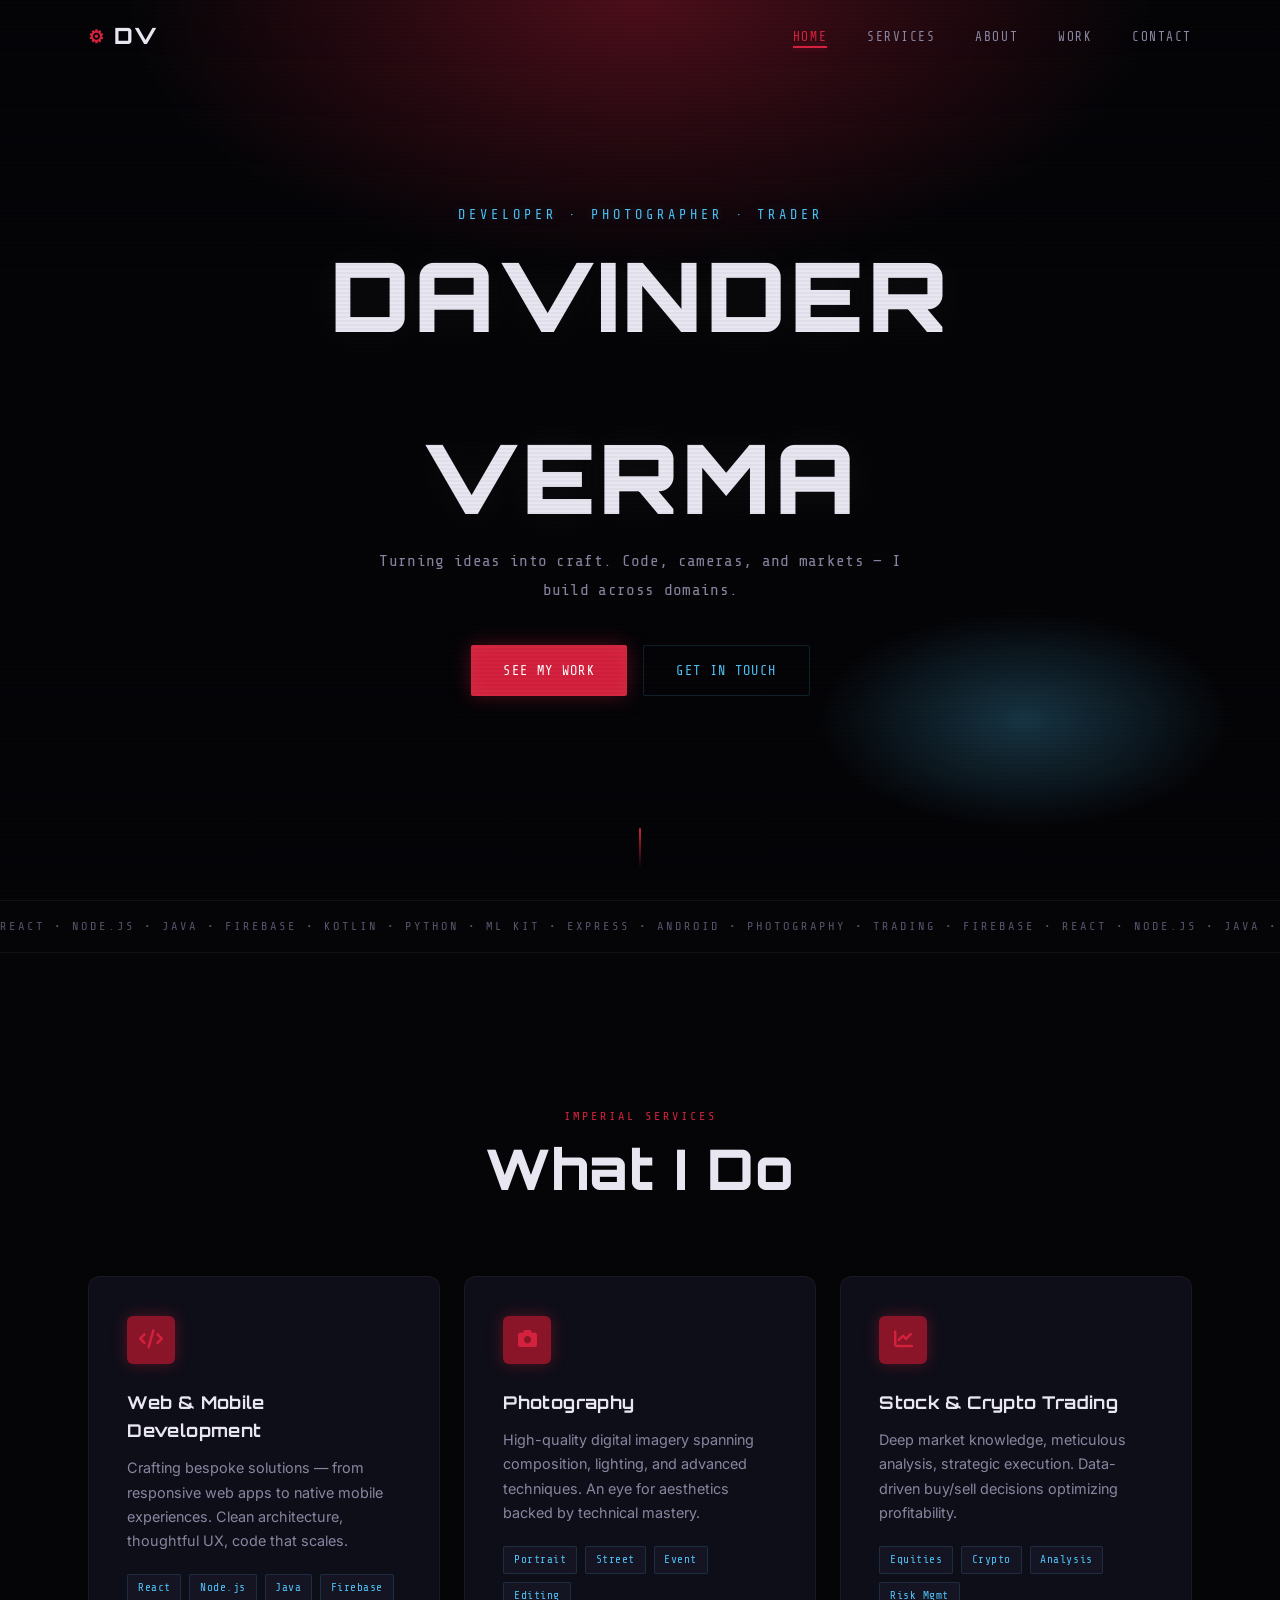
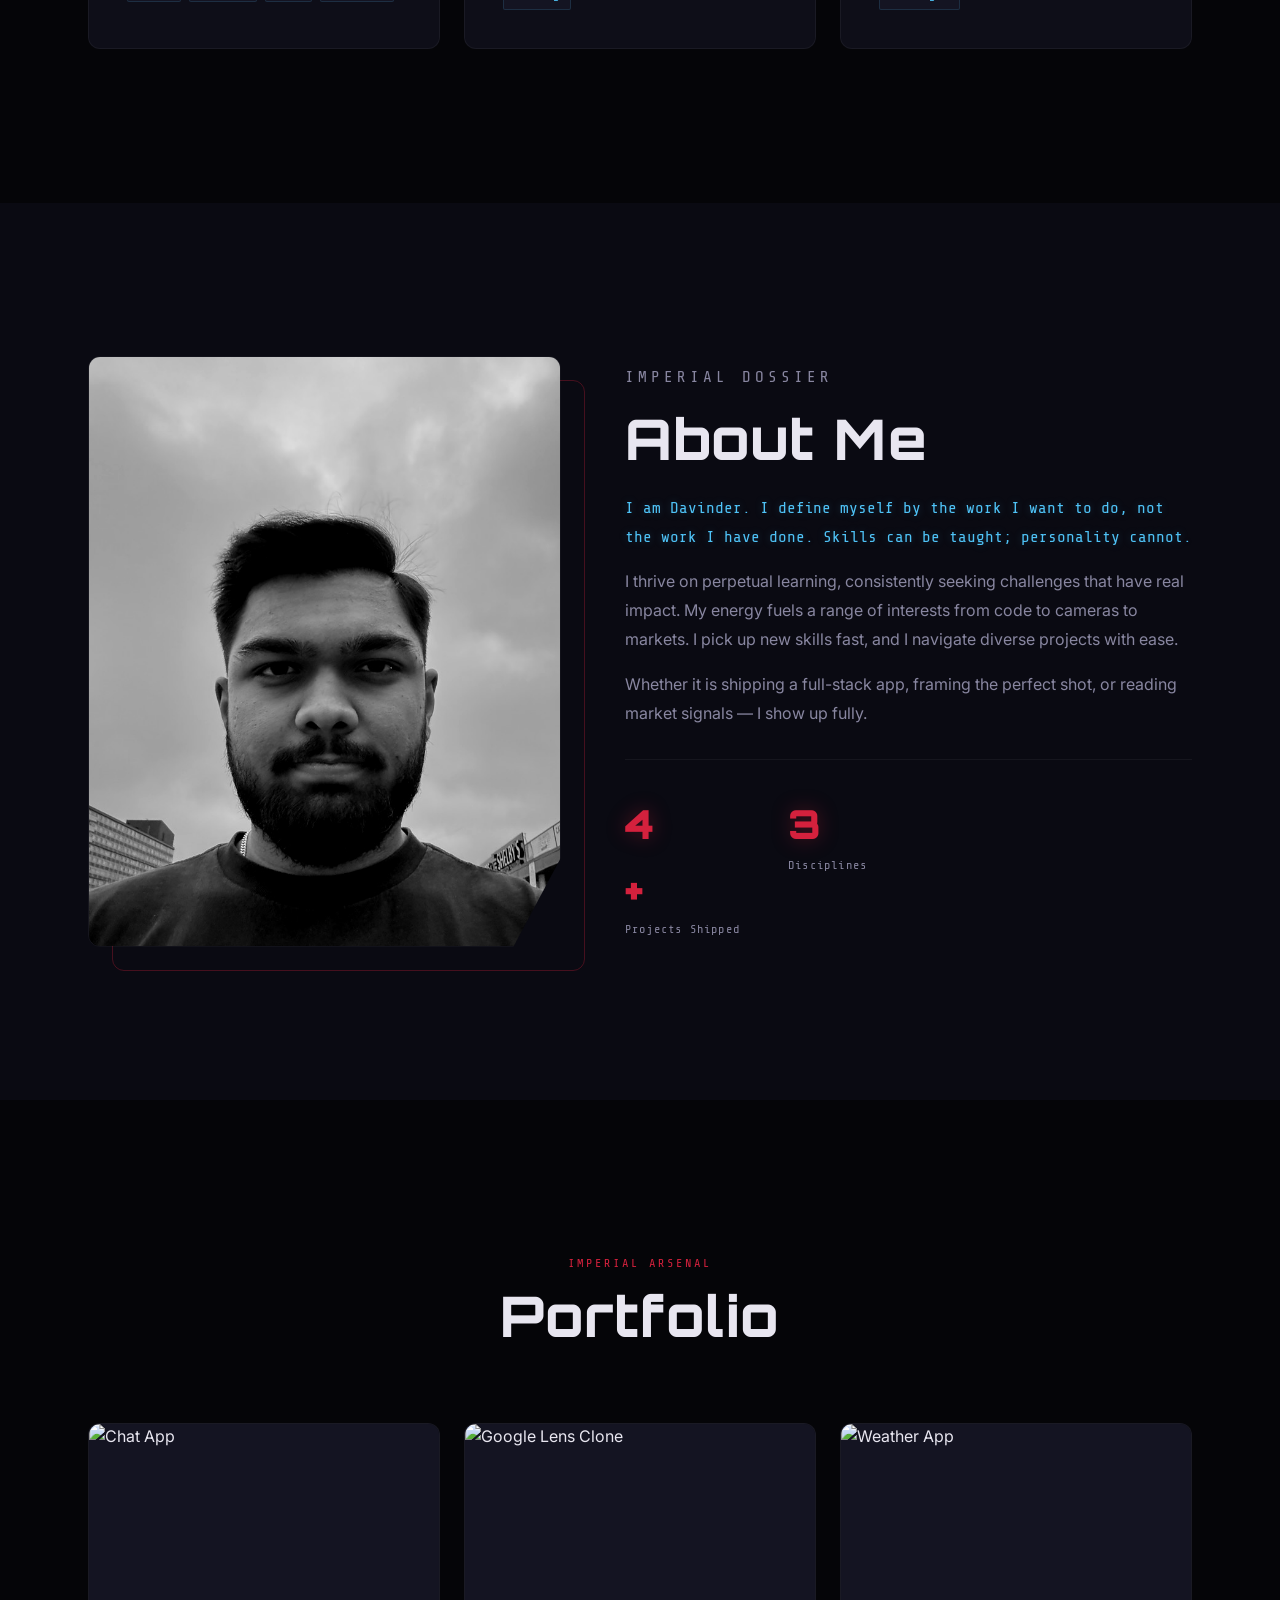
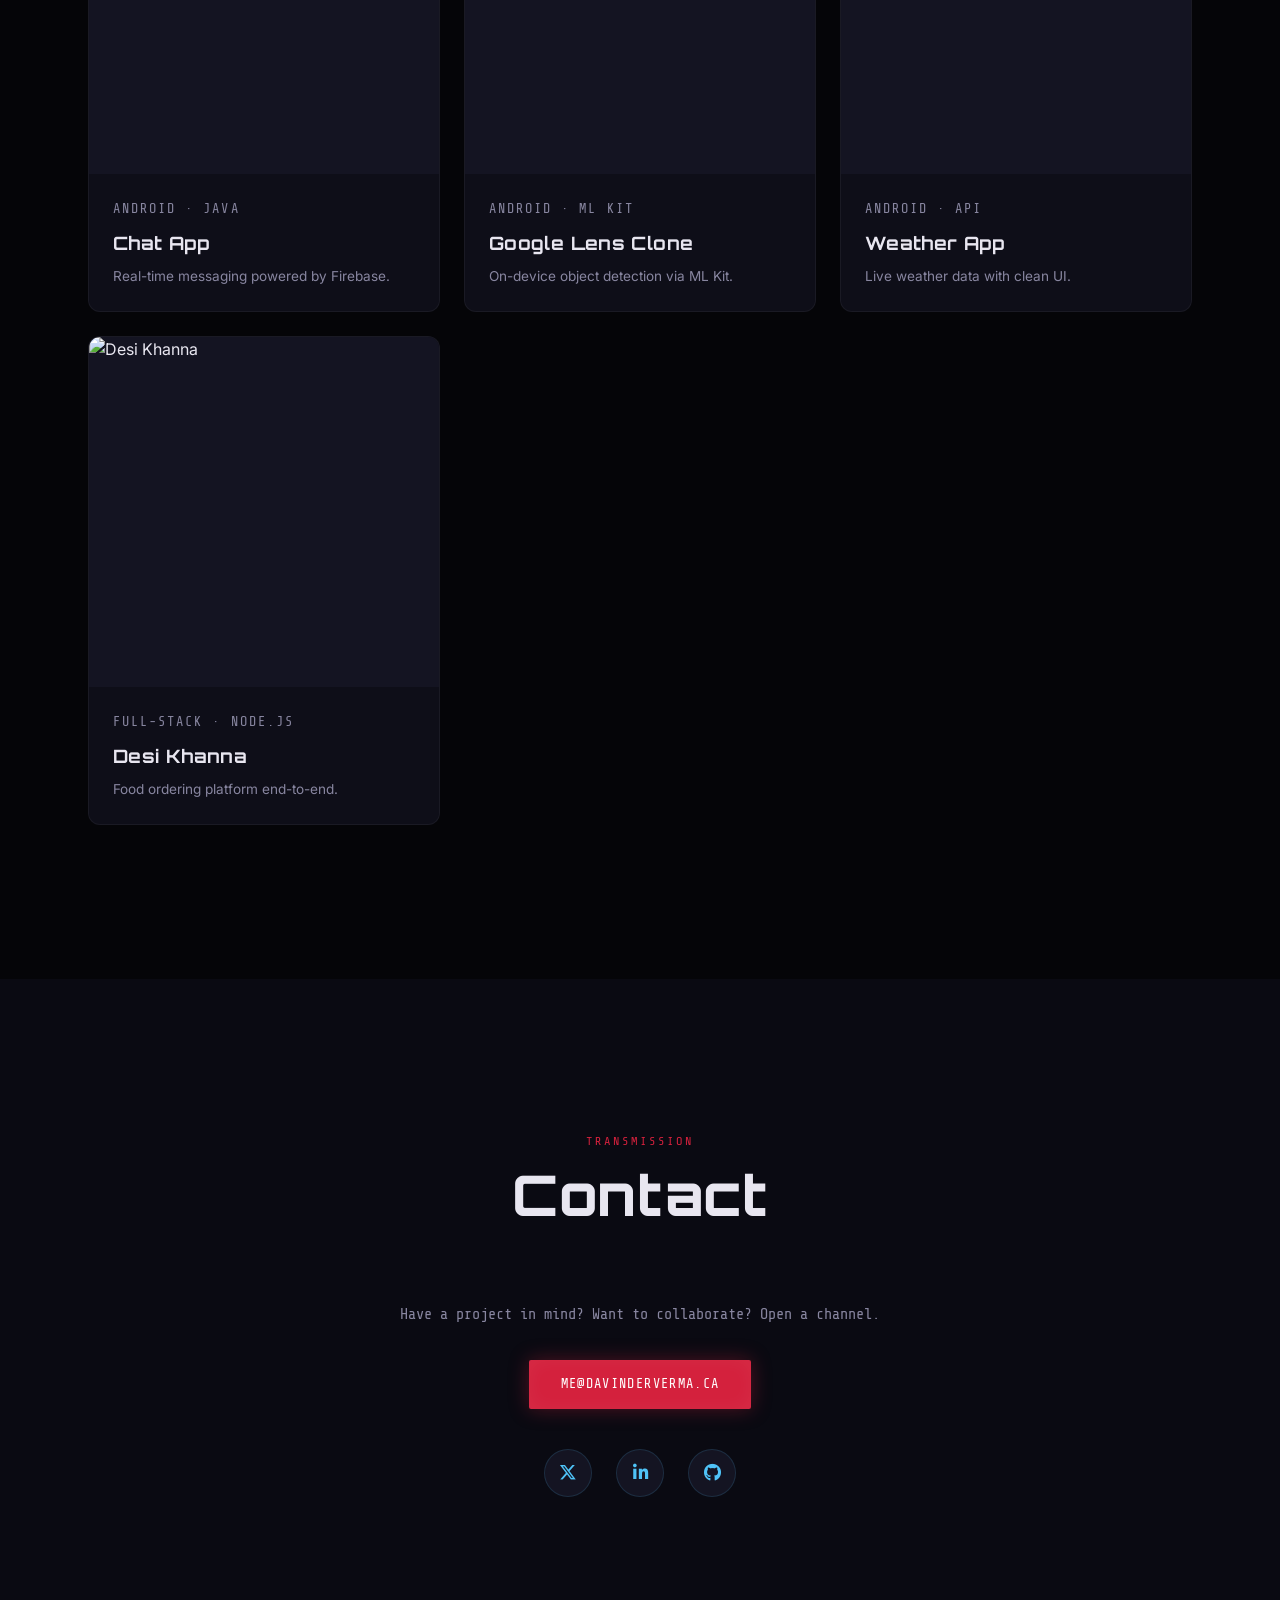
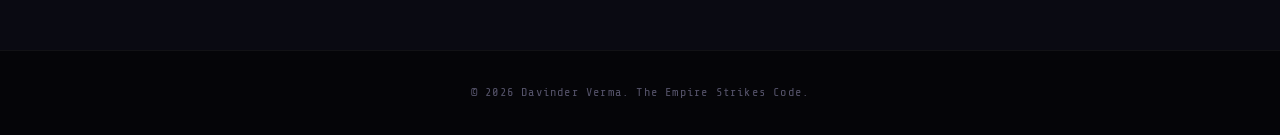
==== index.html @ efcb8917 "Add profile photo — Sith red-tinted + monochrome versions" ====
<!DOCTYPE html>
<html lang="en">
<head>
  <meta charset="UTF-8" />
  <meta name="viewport" content="width=device-width, initial-scale=1" />
  <title>Davinder Verma — Imperial Developer</title>
  <meta name="description" content="Davinder Verma — developer, photographer, trader. Serving the digital empire." />

  <link rel="preconnect" href="https://fonts.googleapis.com" />
  <link rel="preconnect" href="https://fonts.gstatic.com" crossorigin />
  <link href="https://fonts.googleapis.com/css2?family=Inter:wght@300;400;500;600;700&family=Orbitron:wght@400;500;600;700;800;900&family=Share+Tech+Mono&display=swap" rel="stylesheet" />
  <link rel="stylesheet" href="https://cdnjs.cloudflare.com/ajax/libs/font-awesome/6.5.1/css/all.min.css" />
  <link rel="stylesheet" href="css/style.css" />
</head>

<body>
  <!-- Custom Cursor -->
  <div class="cursor-glow" id="cursorGlow"></div>

  <!-- Scroll Progress -->
  <div class="scroll-progress" id="scrollProgress"></div>

  <!-- Three.js Canvas (starfield) -->
  <canvas id="starfield" class="starfield-canvas"></canvas>

  <!-- Navigation -->
  <nav class="nav" id="nav">
    <div class="nav-inner">
      <a href="#home" class="nav-logo"><span class="logo-icon">&#9881;</span> DV</a>
      <button class="nav-toggle" id="navToggle" aria-label="Toggle navigation">
        <span></span><span></span><span></span>
      </button>
      <ul class="nav-links" id="navLinks">
        <li><a href="#home" class="nav-link">Home</a></li>
        <li><a href="#services" class="nav-link">Services</a></li>
        <li><a href="#about" class="nav-link">About</a></li>
        <li><a href="#work" class="nav-link">Work</a></li>
        <li><a href="#contact" class="nav-link">Contact</a></li>
      </ul>
      <div class="nav-indicator" id="navIndicator"></div>
    </div>
  </nav>

  <!-- Hero -->
  <section id="home" class="hero">
    <div class="hero-overlay"></div>
    <div class="hero-content">
      <p class="hero-eyebrow">DEVELOPER &middot; PHOTOGRAPHER &middot; TRADER</p>
      <h1 class="hero-title" id="heroTitle">DAVINDER<br/>VERMA</h1>
      <p class="hero-sub">Turning ideas into craft. Code, cameras, and markets &mdash; I build across domains.</p>
      <div class="hero-actions">
        <a href="#work" class="btn btn-sith">See My Work</a>
        <a href="#contact" class="btn btn-ghost">Get In Touch</a>
      </div>
    </div>
    <div class="scroll-hint" aria-hidden="true"><span></span></div>
  </section>

  <!-- Marquee -->
  <div class="marquee" aria-hidden="true">
    <div class="marquee-track">
      <span>REACT &bull; NODE.JS &bull; JAVA &bull; FIREBASE &bull; KOTLIN &bull; PYTHON &bull; ML KIT &bull; EXPRESS &bull; ANDROID &bull; PHOTOGRAPHY &bull; TRADING &bull; FIREBASE &bull; REACT &bull; NODE.JS &bull; JAVA &bull; FIREBASE &bull; KOTLIN &bull; PYTHON &bull; ML KIT &bull; EXPRESS &bull; ANDROID &bull; PHOTOGRAPHY &bull; TRADING &bull; FIREBASE</span>
    </div>
  </div>

  <!-- Services -->
  <section id="services" class="section services-section">
    <div class="container">
      <div class="section-header reveal">
        <p class="section-eyebrow">IMPERIAL SERVICES</p>
        <h2 class="section-title">What I Do</h2>
      </div>
      <div class="services-grid">
        <div class="service-card tilt-card reveal">
          <div class="service-card-glow"></div>
          <div class="service-icon"><i class="fas fa-code"></i></div>
          <h3>Web &amp; Mobile Development</h3>
          <p>Crafting bespoke solutions — from responsive web apps to native mobile experiences. Clean architecture, thoughtful UX, code that scales.</p>
          <div class="service-tags"><span>React</span><span>Node.js</span><span>Java</span><span>Firebase</span></div>
        </div>
        <div class="service-card tilt-card reveal">
          <div class="service-card-glow"></div>
          <div class="service-icon"><i class="fas fa-camera"></i></div>
          <h3>Photography</h3>
          <p>High-quality digital imagery spanning composition, lighting, and advanced techniques. An eye for aesthetics backed by technical mastery.</p>
          <div class="service-tags"><span>Portrait</span><span>Street</span><span>Event</span><span>Editing</span></div>
        </div>
        <div class="service-card tilt-card reveal">
          <div class="service-card-glow"></div>
          <div class="service-icon"><i class="fas fa-chart-line"></i></div>
          <h3>Stock &amp; Crypto Trading</h3>
          <p>Deep market knowledge, meticulous analysis, strategic execution. Data-driven buy/sell decisions optimizing profitability.</p>
          <div class="service-tags"><span>Equities</span><span>Crypto</span><span>Analysis</span><span>Risk Mgmt</span></div>
        </div>
      </div>
    </div>
  </section>

  <!-- About -->
  <section id="about" class="section about-section">
    <div class="container">
      <div class="about-grid">
        <div class="about-image reveal">
          <div class="about-image-frame">
            <img src="img/profile.jpg" alt="Davinder Verma" />
          </div>
          <div class="about-image-accent"></div>
        </div>
        <div class="about-content reveal">
          <p class="section-eyebrow">IMPERIAL DOSSIER</p>
          <h2 class="section-title">About Me</h2>
          <p class="about-bio">I am Davinder. I define myself by the work I want to do, not the work I have done. Skills can be taught; personality cannot.</p>
          <p>I thrive on perpetual learning, consistently seeking challenges that have real impact. My energy fuels a range of interests from code to cameras to markets. I pick up new skills fast, and I navigate diverse projects with ease.</p>
          <p>Whether it is shipping a full-stack app, framing the perfect shot, or reading market signals — I show up fully.</p>
          <div class="about-stats">
            <div class="stat"><span class="stat-number" data-target="4">0</span><span class="stat-plus">+</span><span class="stat-label">Projects Shipped</span></div>
            <div class="stat"><span class="stat-number" data-target="3">0</span><span class="stat-label">Disciplines</span></div>
          </div>
        </div>
      </div>
    </div>
  </section>

  <!-- Portfolio -->
  <section id="work" class="section portfolio-section">
    <div class="container">
      <div class="section-header reveal">
        <p class="section-eyebrow">IMPERIAL ARSENAL</p>
        <h2 class="section-title">Portfolio</h2>
      </div>
      <div class="portfolio-grid">
        <a href="portfolio-item1.html" class="portfolio-card reveal">
          <div class="portfolio-card-image"><img src="img/chat.png" alt="Chat App" /></div>
          <div class="portfolio-card-overlay"><i class="fas fa-expand"></i></div>
          <div class="portfolio-card-content">
            <p class="portfolio-card-eyebrow">Android &middot; Java</p>
            <h3>Chat App</h3>
            <p>Real-time messaging powered by Firebase.</p>
          </div>
        </a>
        <a href="portfolio-item2.html" class="portfolio-card reveal">
          <div class="portfolio-card-image"><img src="img/googleLensClone.png" alt="Google Lens Clone" /></div>
          <div class="portfolio-card-overlay"><i class="fas fa-expand"></i></div>
          <div class="portfolio-card-content">
            <p class="portfolio-card-eyebrow">Android &middot; ML Kit</p>
            <h3>Google Lens Clone</h3>
            <p>On-device object detection via ML Kit.</p>
          </div>
        </a>
        <a href="portfolio-item3.html" class="portfolio-card reveal">
          <div class="portfolio-card-image"><img src="img/weatherMain.jpg" alt="Weather App" /></div>
          <div class="portfolio-card-overlay"><i class="fas fa-expand"></i></div>
          <div class="portfolio-card-content">
            <p class="portfolio-card-eyebrow">Android &middot; API</p>
            <h3>Weather App</h3>
            <p>Live weather data with clean UI.</p>
          </div>
        </a>
        <a href="portfolio-item4.html" class="portfolio-card reveal">
          <div class="portfolio-card-image"><img src="img/desiKhanna.jpg" alt="Desi Khanna" /></div>
          <div class="portfolio-card-overlay"><i class="fas fa-expand"></i></div>
          <div class="portfolio-card-content">
            <p class="portfolio-card-eyebrow">Full-Stack &middot; Node.js</p>
            <h3>Desi Khanna</h3>
            <p>Food ordering platform end-to-end.</p>
          </div>
        </a>
      </div>
    </div>
  </section>

  <!-- Contact -->
  <section id="contact" class="section contact-section">
    <div class="container">
      <div class="section-header reveal">
        <p class="section-eyebrow">TRANSMISSION</p>
        <h2 class="section-title">Contact</h2>
      </div>
      <div class="contact-content reveal">
        <p class="contact-lead">Have a project in mind? Want to collaborate? Open a channel.</p>
        <a href="mailto:me@davinderverma.ca" class="btn btn-sith magnetic-btn">me@davinderverma.ca</a>
        <div class="contact-socials">
          <a href="https://twitter.com/davinder0110v" target="_blank" rel="noopener" aria-label="X / Twitter"><i class="fab fa-x-twitter"></i></a>
          <a href="https://www.linkedin.com/in/davinder-verma" target="_blank" rel="noopener" aria-label="LinkedIn"><i class="fab fa-linkedin-in"></i></a>
          <a href="https://github.com/shersingh7" target="_blank" rel="noopener" aria-label="GitHub"><i class="fab fa-github"></i></a>
        </div>
      </div>
    </div>
  </section>

  <!-- Footer -->
  <footer class="footer">
    <div class="container">
      <p>&copy; 2026 Davinder Verma. The Empire Strikes Code.</p>
    </div>
  </footer>

  <!-- Lightbox -->
  <div class="lightbox" id="lightbox">
    <button class="lightbox-close" id="lightboxClose" aria-label="Close">&times;</button>
    <img class="lightbox-img" id="lightboxImg" alt="" />
  </div>

  <!-- Three.js via CDN -->
  <script src="https://cdnjs.cloudflare.com/ajax/libs/three.js/r128/three.min.js"></script>
  <script src="js/script.js"></script>
</body>
</html>
---- css/style.css ----
/* ============================================
   DAVINDER VERMA — IMPERIAL PORTFOLIO
   Sith Red + Holographic Blue + Imperial Gold
   Star Wars / Darth Vader Dark Side Theme
   ============================================ */

/* --- Design Tokens --- */
:root {
  --bg:          #050508;
  --bg-raised:   #0a0a12;
  --bg-card:     #0e0e18;
  --surface:     #141422;

  --text:        #e8e6f0;
  --text-muted:  #8886a0;
  --text-dim:    #55536a;

  --sith:        #d4213d;
  --sith-dark:   #8b1528;
  --sith-glow:   rgba(212, 33, 61, 0.35);

  --holo:        #4fc3f7;
  --holo-dim:    rgba(79, 195, 247, 0.15);
  --holo-glow:   rgba(79, 195, 247, 0.25);

  --gold:        #ffd700;
  --gold-dim:    rgba(255, 215, 0, 0.12);

  --border:      rgba(255, 255, 255, 0.05);
  --border-holo:  rgba(79, 195, 247, 0.15);

  --font-display: 'Orbitron', sans-serif;
  --font-mono:    'Share Tech Mono', monospace;
  --font-body:    'Inter', sans-serif;

  --radius-sm:  6px;
  --radius-md:  12px;
  --radius-lg:  20px;

  --ease-out:     cubic-bezier(0.16, 1, 0.3, 1);
  --ease-in-out:  cubic-bezier(0.65, 0, 0.35, 1);
  --ease-elastic: cubic-bezier(0.68, -0.55, 0.27, 1.55);

  --nav-height: 72px;
}

/* --- Reset --- */
*, *::before, *::after { margin: 0; padding: 0; box-sizing: border-box; }
html { scroll-behavior: smooth; -webkit-font-smoothing: antialiased; }
body { font-family: var(--font-body); background: var(--bg); color: var(--text); line-height: 1.6; overflow-x: hidden; }
img { display: block; max-width: 100%; height: auto; }
a { color: inherit; text-decoration: none; }
ul { list-style: none; }

/* --- Scroll Progress Bar --- */
.scroll-progress {
  position: fixed; top: 0; left: 0; height: 2px;
  background: linear-gradient(90deg, var(--sith), var(--holo));
  z-index: 9999; transition: width 0.1s linear; width: 0;
}

/* --- Custom Cursor --- */
.cursor-glow {
  position: fixed; width: 400px; height: 400px;
  border-radius: 50%; pointer-events: none; z-index: 9998;
  background: radial-gradient(circle, var(--sith-glow) 0%, transparent 70%);
  transform: translate(-50%, -50%);
  transition: opacity 0.3s ease; opacity: 0;
}
.cursor-glow.active { opacity: 1; }

/* --- Starfield Canvas --- */
.starfield-canvas {
  position: fixed; inset: 0; z-index: 0; pointer-events: none;
}

/* --- Utility --- */
.container { width: 100%; max-width: 1200px; margin: 0 auto; padding: 0 clamp(1.25rem, 4vw, 3rem); }
.section { padding: clamp(5rem, 12vw, 10rem) 0; position: relative; z-index: 1; }
.section-header { text-align: center; margin-bottom: clamp(3rem, 6vw, 5rem); }
.section-eyebrow {
  font-family: var(--font-mono); font-size: 0.75rem; font-weight: 400;
  letter-spacing: 0.25em; color: var(--sith); margin-bottom: 0.75rem;
}
.section-title {
  font-family: var(--font-display); font-size: clamp(2rem, 5vw, 3.5rem);
  font-weight: 800; line-height: 1.1; color: var(--text); letter-spacing: 0.02em;
}

/* --- Reveal Animation --- */
.reveal {
  opacity: 0; transform: translateY(40px) scale(0.97);
  transition: opacity 0.8s var(--ease-out), transform 0.8s var(--ease-out), filter 0.8s var(--ease-out);
  filter: blur(4px);
}
.reveal.visible { opacity: 1; transform: translateY(0) scale(1); filter: blur(0); }

/* --- Buttons --- */
.btn {
  display: inline-flex; align-items: center; justify-content: center; gap: 0.5rem;
  font-family: var(--font-mono); font-size: 0.85rem; font-weight: 400;
  padding: 0.85rem 2rem; border-radius: 2px; border: none; cursor: pointer;
  text-transform: uppercase; letter-spacing: 0.1em;
  transition: all 0.3s var(--ease-out); position: relative; overflow: hidden;
}
.btn-sith {
  background: var(--sith); color: #fff;
  box-shadow: 0 0 20px var(--sith-glow), inset 0 0 20px rgba(255,255,255,0.05);
}
.btn-sith:hover {
  transform: translateY(-2px);
  box-shadow: 0 0 40px var(--sith-glow), 0 4px 20px rgba(0,0,0,0.5), inset 0 0 20px rgba(255,255,255,0.1);
}
.btn-sith::before {
  content: ''; position: absolute; inset: 0;
  background: linear-gradient(90deg, transparent, rgba(255,255,255,0.15), transparent);
  transform: translateX(-100%); transition: transform 0.6s ease;
}
.btn-sith:hover::before { transform: translateX(100%); }
.btn-ghost {
  background: transparent; color: var(--holo); border: 1px solid var(--holo-dim);
}
.btn-ghost:hover {
  border-color: var(--holo); color: #fff;
  box-shadow: 0 0 20px var(--holo-glow);
  transform: translateY(-2px);
}

/* ============================================
   Navigation
   ============================================ */
.nav {
  position: fixed; top: 0; left: 0; right: 0; z-index: 1000;
  height: var(--nav-height); display: flex; align-items: center;
  transition: all 0.4s ease;
  background: transparent;
}
.nav.scrolled {
  background: rgba(5, 5, 8, 0.9);
  backdrop-filter: blur(20px); -webkit-backdrop-filter: blur(20px);
  box-shadow: 0 1px 0 var(--sith-glow), 0 2px 20px rgba(0,0,0,0.5);
}
.nav-inner {
  width: 100%; max-width: 1200px; margin: 0 auto;
  padding: 0 clamp(1.25rem, 4vw, 3rem);
  display: flex; align-items: center; justify-content: space-between;
}
.nav-logo {
  font-family: var(--font-display); font-size: 1.4rem; font-weight: 800;
  color: var(--text); letter-spacing: 0.1em;
  display: flex; align-items: center; gap: 0.5rem;
}
.logo-icon { color: var(--sith); font-size: 1.1rem; animation: gearSpin 8s linear infinite; }
@keyframes gearSpin { from { transform: rotate(0deg); } to { transform: rotate(360deg); } }
.nav-logo:hover { color: var(--sith); }
.nav-links { display: flex; gap: 2.5rem; position: relative; }
.nav-link {
  font-family: var(--font-mono); font-size: 0.8rem; font-weight: 400;
  color: var(--text-muted); text-transform: uppercase; letter-spacing: 0.12em;
  transition: color 0.3s ease; position: relative; padding-bottom: 4px;
}
.nav-link::after {
  content: ''; position: absolute; bottom: 0; left: 0; width: 0; height: 2px;
  background: var(--sith); transition: width 0.3s var(--ease-out);
  box-shadow: 0 0 6px var(--sith-glow);
}
.nav-link:hover { color: var(--text); }
.nav-link:hover::after, .nav-link.active::after { width: 100%; }
.nav-link.active { color: var(--sith); }
.nav-indicator { display: none; }

/* Hamburger */
.nav-toggle {
  display: none; flex-direction: column; gap: 5px; background: none;
  border: none; cursor: pointer; padding: 4px; z-index: 1001;
}
.nav-toggle span {
  display: block; width: 24px; height: 2px; background: var(--holo);
  border-radius: 1px; transition: all 0.3s var(--ease-out); transform-origin: center;
}
.nav-toggle.active span:nth-child(1) { transform: translateY(7px) rotate(45deg); background: var(--sith); }
.nav-toggle.active span:nth-child(2) { opacity: 0; }
.nav-toggle.active span:nth-child(3) { transform: translateY(-7px) rotate(-45deg); background: var(--sith); }

/* ============================================
   Hero
   ============================================ */
.hero {
  position: relative; min-height: 100vh;
  display: flex; align-items: center; justify-content: center; overflow: hidden;
  z-index: 1;
}
.hero-overlay {
  position: absolute; inset: 0; z-index: 0;
  background:
    radial-gradient(ellipse 80% 60% at 50% 0%, var(--sith-glow) 0%, transparent 50%),
    radial-gradient(ellipse 40% 30% at 80% 80%, var(--holo-glow) 0%, transparent 40%),
    linear-gradient(180deg, var(--bg) 0%, transparent 30%, transparent 70%, var(--bg) 100%);
  animation: heroPulse 6s ease-in-out infinite alternate;
}
@keyframes heroPulse {
  0% { opacity: 0.8; }
  100% { opacity: 1; filter: brightness(1.2); }
}

.hero-content {
  position: relative; z-index: 2; text-align: center;
  max-width: 800px; padding: 0 1.5rem;
  animation: heroEntrance 1.2s var(--ease-out) 0.3s both;
}
@keyframes heroEntrance {
  from { opacity: 0; transform: translateY(60px) scale(0.9); filter: blur(10px); }
  to   { opacity: 1; transform: translateY(0) scale(1);     filter: blur(0); }
}

.hero-eyebrow {
  font-family: var(--font-mono); font-size: clamp(0.7rem, 1.5vw, 0.85rem);
  letter-spacing: 0.3em; color: var(--holo); margin-bottom: 1.5rem;
  text-shadow: 0 0 10px var(--holo-glow);
}
.hero-title {
  font-family: var(--font-display);  font-size: clamp(2.5rem, 8vw, 6rem);
  font-weight: 900; line-height: 0.95; letter-spacing: 0.04em;
  color: var(--text); margin-bottom: 1.5rem;
  text-shadow: 0 0 40px rgba(255,255,255,0.05);
}
.hero-title .char {
  display: inline-block;
  animation: charReveal 0.5s var(--ease-out) both;
}
@keyframes charReveal {
  from { opacity: 0; transform: translateY(20px); filter: blur(4px); color: var(--holo); }
  to   { opacity: 1; transform: translateY(0);   filter: blur(0);   color: var(--text); }
}

.hero-sub {
  font-family: var(--font-mono); font-size: clamp(0.85rem, 1.8vw, 1rem);
  color: var(--text-muted); max-width: 550px; margin: 0 auto 2.5rem;
  line-height: 1.8; letter-spacing: 0.02em;
}
.hero-actions { display: flex; gap: 1rem; justify-content: center; flex-wrap: wrap; }

/* Scanline overlay */
.hero::after {
  content: ''; position: absolute; inset: 0; z-index: 3; pointer-events: none;
  background: repeating-linear-gradient(
    0deg, transparent, transparent 2px, rgba(0,0,0,0.03) 2px, rgba(0,0,0,0.03) 4px
  );
}

/* Scroll hint */
.scroll-hint { position: absolute; bottom: 2rem; left: 50%; transform: translateX(-50%); z-index: 2; }
.scroll-hint span {
  display: block; width: 2px; height: 40px;
  background: linear-gradient(to bottom, var(--sith), transparent);
  border-radius: 1px; animation: scrollPulse 2s ease-in-out infinite;
}
@keyframes scrollPulse {
  0%, 100% { opacity: 0.3; transform: scaleY(0.6); }
  50%      { opacity: 1;   transform: scaleY(1);   }
}

/* ============================================
   Marquee
   ============================================ */
.marquee {
  position: relative; z-index: 1; overflow: hidden;
  padding: 1rem 0; border-top: 1px solid var(--border);
  border-bottom: 1px solid var(--border); background: var(--bg);
}
.marquee-track {
  display: flex; width: max-content;
  animation: marqueeScroll 30s linear infinite;
}
@keyframes marqueeScroll { from { transform: translateX(0); } to { transform: translateX(-50%); } }
.marquee-track span {
  font-family: var(--font-mono); font-size: 0.75rem; font-weight: 400;
  letter-spacing: 0.25em; color: var(--text-dim); white-space: nowrap; padding-right: 2rem;
}

/* ============================================
   Services
   ============================================ */
.services-section { background: var(--bg); }
.services-grid { display: grid; grid-template-columns: repeat(auto-fit, minmax(300px, 1fr)); gap: 1.5rem; }

.service-card {
  background: var(--bg-card); border: 1px solid var(--border);
  border-radius: var(--radius-md); padding: clamp(1.75rem, 3vw, 2.5rem);
  transition: all 0.4s var(--ease-out); position: relative; overflow: hidden;
  transform-style: preserve-3d; perspective: 800px;
}
.service-card-glow {
  position: absolute; inset: 0; opacity: 0;
  background: radial-gradient(circle at var(--glow-x, 50%) var(--glow-y, 50%), var(--sith-glow) 0%, transparent 60%);
  transition: opacity 0.4s ease; pointer-events: none;
}
.service-card:hover .service-card-glow { opacity: 1; }
.service-card:hover {
  border-color: var(--sith-dark);
  box-shadow: 0 20px 60px rgba(0,0,0,0.5), 0 0 30px var(--sith-glow);
}
.service-card::before {
  content: ''; position: absolute; top: 0; left: 0; right: 0; height: 2px;
  background: linear-gradient(90deg, transparent, var(--sith), transparent);
  opacity: 0; transition: opacity 0.4s ease;
}
.service-card:hover::before { opacity: 1; }

.service-icon {
  width: 48px; height: 48px; border-radius: var(--radius-sm);
  background: var(--sith-dark); display: flex; align-items: center; justify-content: center;
  margin-bottom: 1.5rem; color: var(--sith); font-size: 1.2rem;
  box-shadow: 0 0 15px var(--sith-glow); transition: all 0.3s ease;
}
.service-card:hover .service-icon {
  box-shadow: 0 0 25px var(--sith-glow); transform: scale(1.1);
}
.service-card h3 {
  font-family: var(--font-display); font-size: 1.1rem; font-weight: 700;
  margin-bottom: 0.75rem; color: var(--text); letter-spacing: 0.02em;
}
.service-card p { color: var(--text-muted); font-size: 0.9rem; line-height: 1.7; margin-bottom: 1.25rem; }
.service-tags { display: flex; flex-wrap: wrap; gap: 0.5rem; }
.service-tags span {
  font-family: var(--font-mono); font-size: 0.7rem; font-weight: 400;
  padding: 0.25rem 0.6rem; border-radius: 2px; letter-spacing: 0.05em;
  background: var(--surface); color: var(--holo);
  border: 1px solid var(--border-holo);
}

/* ============================================
   About
   ============================================ */
.about-section { background: var(--bg-raised); }
.about-grid { display: grid; grid-template-columns: 1fr 1.2fr; gap: clamp(2rem, 5vw, 5rem); align-items: center; }
.about-image { position: relative; }
.about-image-frame {
  border-radius: var(--radius-md); overflow: hidden;
  border: 1px solid var(--border); position: relative; z-index: 1;
  clip-path: polygon(0 0, 100% 0, 100% 85%, 90% 100%, 0 100%);
}
.about-image-frame img { width: 100%; aspect-ratio: 4/5; object-fit: cover; }
.about-image-accent {
  position: absolute; top: 1.5rem; left: 1.5rem; right: -1.5rem; bottom: -1.5rem;
  border: 1.5px solid var(--sith); border-radius: var(--radius-md); opacity: 0.3; z-index: 0;
}
.about-content .section-eyebrow, .about-content .section-title { text-align: left; }
.about-content .section-title { margin-bottom: 1.5rem; }
.about-content p { color: var(--text-muted); font-size: 1rem; line-height: 1.8; margin-bottom: 1rem; }
.about-bio {
  font-family: var(--font-mono); color: var(--holo) !important;
  text-shadow: 0 0 8px var(--holo-glow);
}
.about-stats {
  display: flex; gap: 3rem; margin-top: 2rem; padding-top: 2rem;
  border-top: 1px solid var(--border);
}
.stat { display: flex; flex-direction: column; }
.stat-number {
  font-family: var(--font-display); font-size: 2.5rem; font-weight: 900;
  color: var(--sith); display: inline; text-shadow: 0 0 20px var(--sith-glow);
}
.stat-plus { font-family: var(--font-display); font-size: 2.5rem; font-weight: 900; color: var(--sith); }
.stat-label { font-family: var(--font-mono); font-size: 0.75rem; color: var(--text-muted); letter-spacing: 0.1em; }

/* ============================================
   Portfolio
   ============================================ */
.portfolio-section { background: var(--bg); }
.portfolio-grid { display: grid; grid-template-columns: repeat(auto-fit, minmax(260px, 1fr)); gap: 1.5rem; }
.portfolio-card {
  background: var(--bg-card); border: 1px solid var(--border);
  border-radius: var(--radius-md); overflow: hidden;
  transition: all 0.5s var(--ease-out); display: flex; flex-direction: column;
  position: relative;
}
.portfolio-card:hover {
  border-color: var(--sith-dark);
  transform: translateY(-8px);
  box-shadow: 0 24px 60px rgba(0,0,0,0.5), 0 0 40px var(--sith-glow);
}
.portfolio-card-image { overflow: hidden; aspect-ratio: 1; background: var(--surface); position: relative; }
.portfolio-card-image img {
  width: 100%; height: 100%; object-fit: cover;
  transition: transform 0.6s var(--ease-out), filter 0.6s var(--ease-out);
}
.portfolio-card:hover .portfolio-card-image img { transform: scale(1.1); filter: brightness(0.7) saturate(1.2); }
.portfolio-card-overlay {
  position: absolute; inset: 0; display: flex; align-items: center; justify-content: center;
  background: rgba(212, 33, 61, 0.3); opacity: 0; transition: opacity 0.3s ease;
  z-index: 2; font-size: 1.5rem; color: #fff;
}
.portfolio-card:hover .portfolio-card-overlay { opacity: 1; }
.portfolio-card-content { padding: 1.5rem; flex: 1; display: flex; flex-direction: column; }
.portfolio-card-eyebrow {
  font-family: var(--font-mono); font-size: 0.7rem; font-weight: 400;
  letter-spacing: 0.15em; text-transform: uppercase; color: var(--holo); margin-bottom: 0.5rem;
}
.portfolio-card h3 {
  font-family: var(--font-display); font-size: 1.15rem; font-weight: 700;
  margin-bottom: 0.5rem; color: var(--text); letter-spacing: 0.02em;
}
.portfolio-card-content p { color: var(--text-muted); font-size: 0.85rem; line-height: 1.6; }

/* ============================================
   Contact
   ============================================ */
.contact-section { background: var(--bg-raised); }
.contact-content { text-align: center; max-width: 500px; margin: 0 auto; }
.contact-lead {
  font-family: var(--font-mono); font-size: 0.95rem;
  color: var(--text-muted); margin-bottom: 2rem; line-height: 1.7;
}
.contact-content .btn { margin-bottom: 2.5rem; }
.contact-socials { display: flex; gap: 1.5rem; justify-content: center; }
.contact-socials a {
  width: 48px; height: 48px; border-radius: 50%; background: var(--surface);
  border: 1px solid var(--border-holo); display: flex; align-items: center; justify-content: center;
  font-size: 1.1rem; color: var(--holo); transition: all 0.3s var(--ease-out);
}
.contact-socials a:hover {
  background: var(--sith-dark); border-color: var(--sith); color: var(--sith);
  box-shadow: 0 0 20px var(--sith-glow); transform: translateY(-3px) scale(1.1);
}

/* Magnetic button effect handled in JS */
.magnetic-btn { transition: transform 0.2s var(--ease-out); }

/* ============================================
   Footer
   ============================================ */
.footer {
  padding: 2rem 0; text-align: center;
  font-family: var(--font-mono); font-size: 0.75rem;
  color: var(--text-dim); letter-spacing: 0.1em;
  border-top: 1px solid var(--border); background: var(--bg); position: relative; z-index: 1;
}

/* ============================================
   Lightbox
   ============================================ */
.lightbox {
  position: fixed; inset: 0; z-index: 10000;
  background: rgba(5, 5, 8, 0.95); backdrop-filter: blur(20px);
  display: flex; align-items: center; justify-content: center;
  opacity: 0; pointer-events: none; transition: opacity 0.3s ease;
}
.lightbox.active { opacity: 1; pointer-events: all; }
.lightbox-img {
  max-width: 90vw; max-height: 85vh; border-radius: var(--radius-md);
  border: 1px solid var(--border); transform: scale(0.9);
  transition: transform 0.4s var(--ease-out);
  box-shadow: 0 0 60px var(--sith-glow);
}
.lightbox.active .lightbox-img { transform: scale(1); }
.lightbox-close {
  position: absolute; top: 2rem; right: 2rem; background: none; border: none;
  font-size: 2rem; color: var(--sith); cursor: pointer;
  transition: color 0.3s ease, transform 0.3s ease;
}
.lightbox-close:hover { color: #fff; transform: rotate(90deg); }

/* ============================================
   Portfolio Detail Pages
   ============================================ */
.portfolio-detail {
  padding-top: calc(var(--nav-height) + 3rem); min-height: 100vh;
  display: flex; flex-direction: column; position: relative; z-index: 1;
}
.portfolio-detail-hero { text-align: center; padding: 0 clamp(1.25rem, 4vw, 3rem); margin-bottom: 2rem; }
.portfolio-detail-hero h1 {
  font-family: var(--font-display); font-size: clamp(2rem, 5vw, 3rem);
  font-weight: 800; margin-bottom: 0.5rem; letter-spacing: 0.04em;
}
.portfolio-detail-hero .eyebrow {
  font-family: var(--font-mono); font-size: 0.8rem; font-weight: 400;
  letter-spacing: 0.2em; text-transform: uppercase; color: var(--holo);
  text-shadow: 0 0 10px var(--holo-glow);
}
.portfolio-detail-body { text-align: center; max-width: 700px; margin: 0 auto; padding: 0 clamp(1.25rem, 4vw, 3rem); }
.portfolio-detail-body p { font-size: 1rem; color: var(--text-muted); line-height: 1.8; margin-bottom: 2rem; }
.portfolio-detail-body img {
  width: 100%; max-width: 520px; border-radius: var(--radius-md);
  border: 1px solid var(--border); margin: 0 auto; display: block;
  box-shadow: 0 0 30px var(--sith-glow);
  transition: transform 0.3s var(--ease-out);
}
.portfolio-detail-body img:hover { transform: scale(1.02); }
.portfolio-detail-footer { margin-top: auto; }

/* Video container */
.video-container {
  margin: 2rem auto; max-width: 520px; position: relative;
  border-radius: var(--radius-md); overflow: hidden;
  border: 1px solid var(--border); cursor: pointer;
  box-shadow: 0 0 30px var(--sith-glow);
}
.video-container video {
  width: 100%; display: block; border-radius: var(--radius-md);
}
.video-play-overlay {
  position: absolute; inset: 0; display: flex; align-items: center; justify-content: center;
  background: rgba(5, 5, 8, 0.6); transition: opacity 0.3s ease;
}
.video-play-overlay i { font-size: 3rem; color: var(--sith); text-shadow: 0 0 20px var(--sith-glow); }
.video-container.playing .video-play-overlay { opacity: 0; pointer-events: none; }

/* ============================================
   Responsive
   ============================================ */
@media (max-width: 900px) {
  .about-grid { grid-template-columns: 1fr; text-align: center; }
  .about-image { max-width: 360px; margin: 0 auto; }
  .about-content .section-eyebrow, .about-content .section-title { text-align: center; }
  .about-stats { justify-content: center; }
}
@media (max-width: 768px) {
  .nav-toggle { display: flex; }
  .nav-links {
    position: fixed; inset: 0; background: rgba(5,5,8,0.97);
    backdrop-filter: blur(24px); flex-direction: column;
    align-items: center; justify-content: center; gap: 2.5rem;
    transform: translateY(-100%); opacity: 0;
    transition: transform 0.5s var(--ease-out), opacity 0.4s ease;
    pointer-events: none;
  }
  .nav-links.open { transform: translateY(0); opacity: 1; pointer-events: all; }
  .nav-link { font-size: 1.1rem; }
  .services-grid { grid-template-columns: 1fr; }
  .portfolio-grid { grid-template-columns: repeat(2, 1fr); }
  .cursor-glow { display: none; }
}
@media (max-width: 480px) {
  .portfolio-grid { grid-template-columns: 1fr; }
  .hero-actions { flex-direction: column; align-items: center; }
  .hero-actions .btn { width: 100%; max-width: 260px; }
}

/* --- Staggered reveal delays --- */
.services-grid .service-card:nth-child(2) { transition-delay: 0.1s; }
.services-grid .service-card:nth-child(3) { transition-delay: 0.2s; }
.portfolio-grid .portfolio-card:nth-child(2) { transition-delay: 0.08s; }
.portfolio-grid .portfolio-card:nth-child(3) { transition-delay: 0.16s; }
.portfolio-grid .portfolio-card:nth-child(4) { transition-delay: 0.24s; }

/* --- Reduced motion --- */
@media (prefers-reduced-motion: reduce) {
  *, *::before, *::after { animation-duration: 0.01ms !important; transition-duration: 0.01ms !important; }
  .reveal { filter: none; transform: none; opacity: 1; }
}
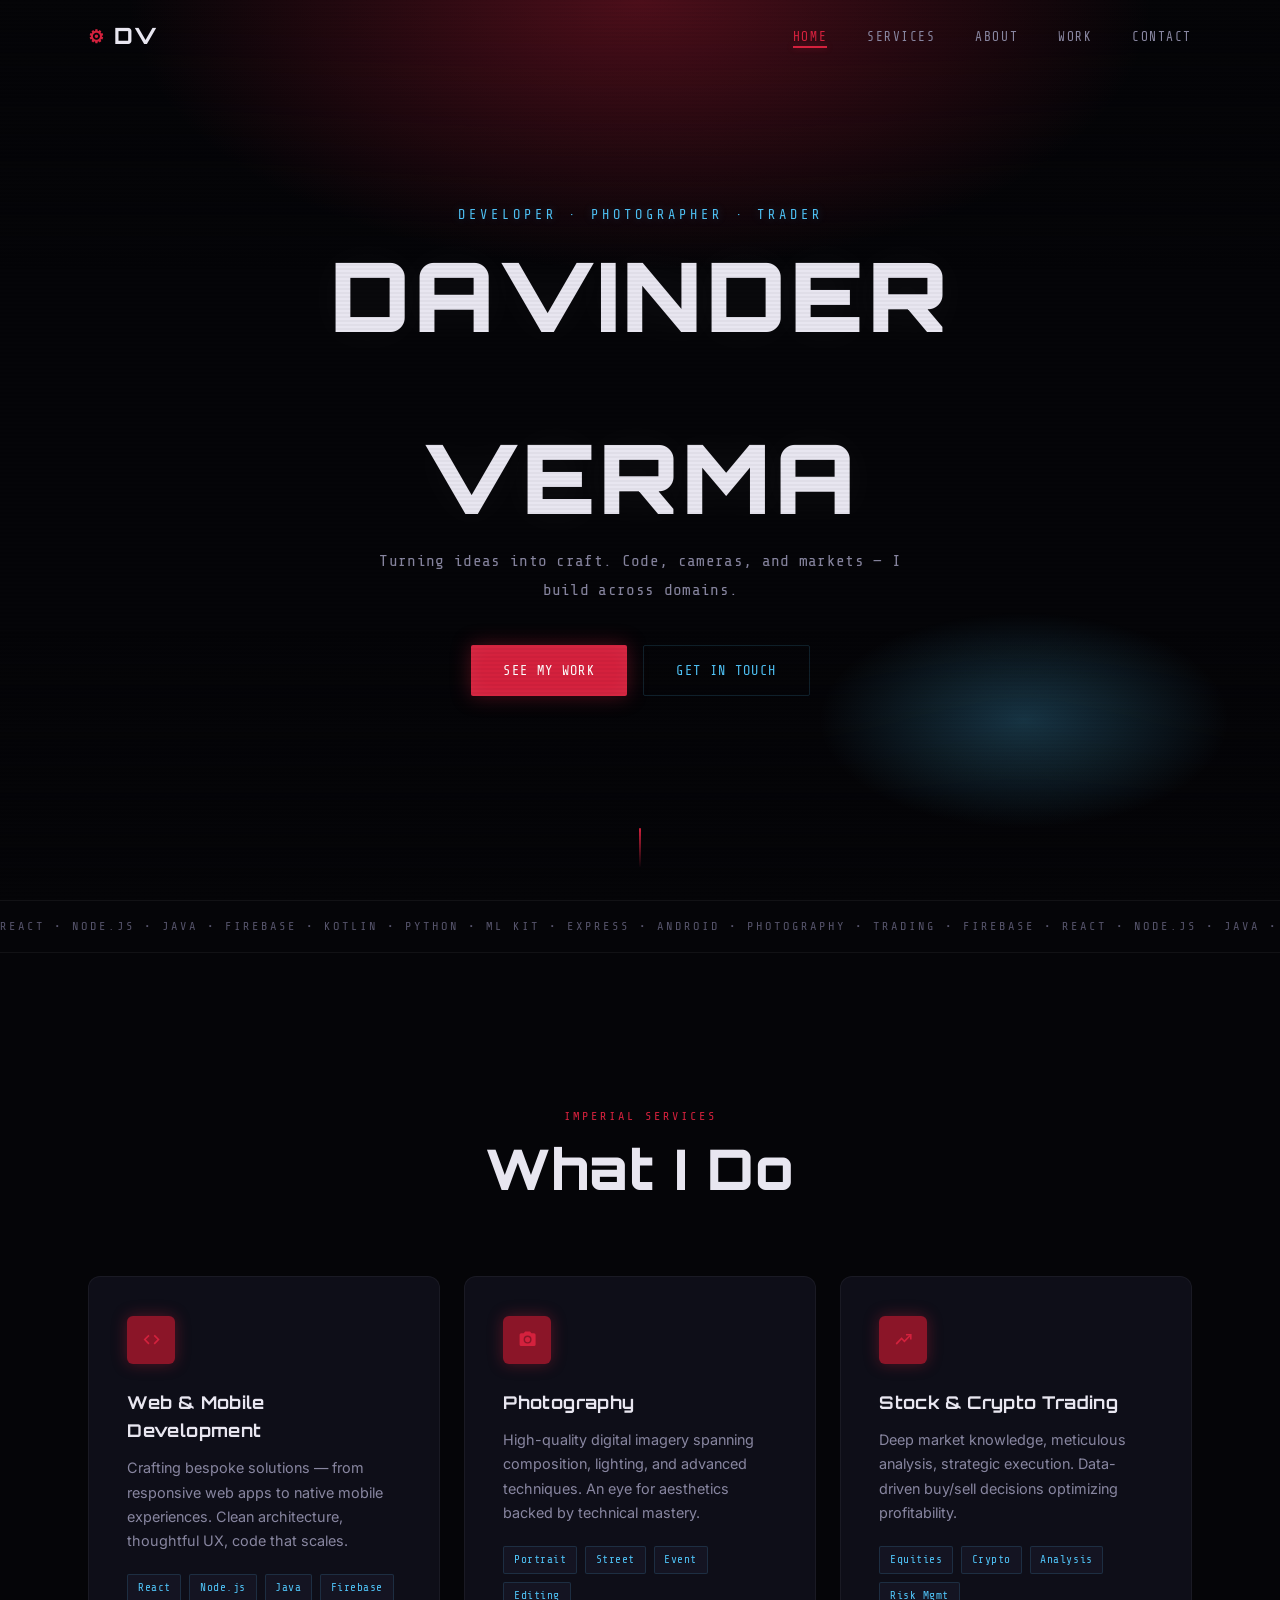
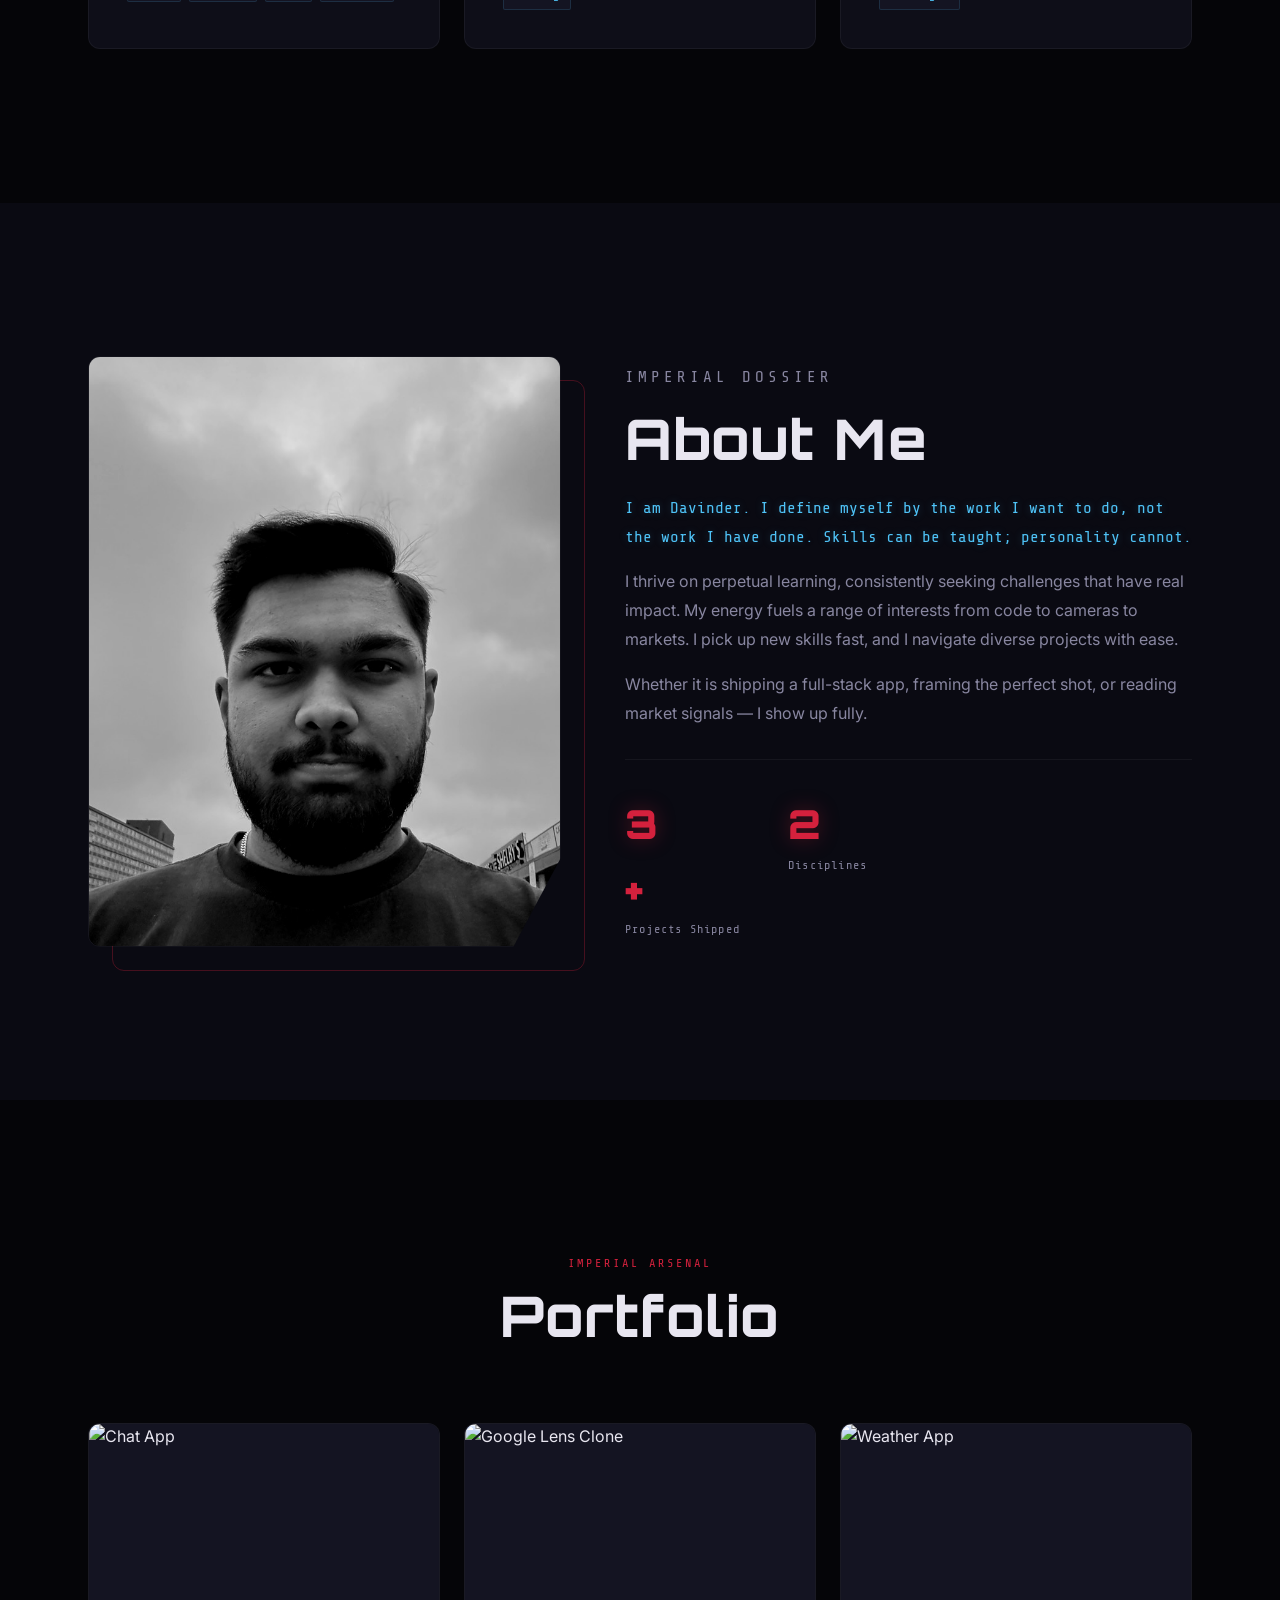
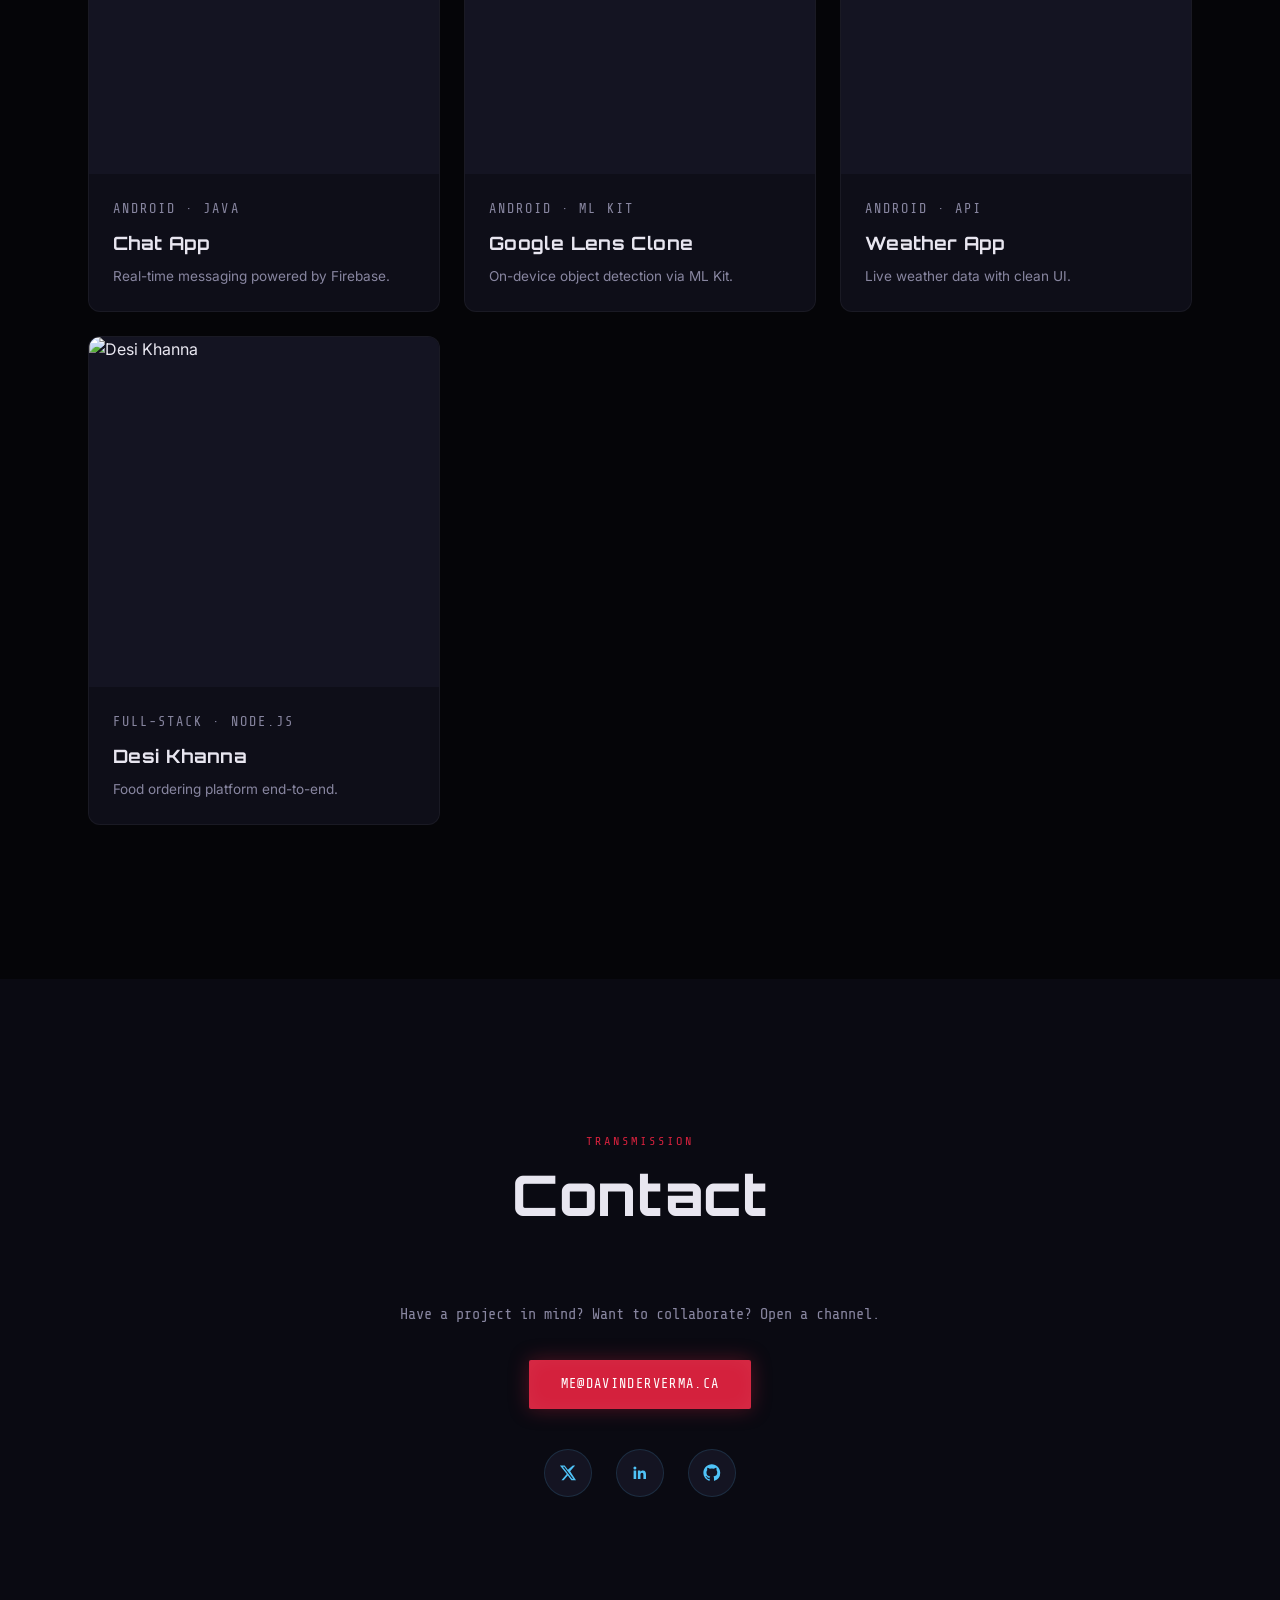
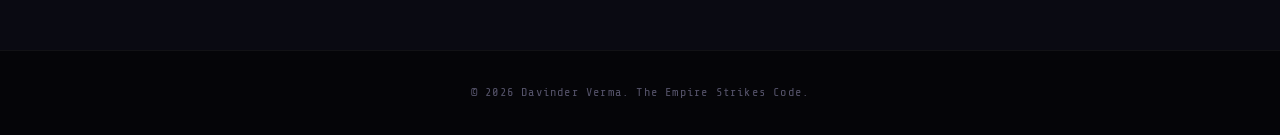
==== commit ef97be82: "Perf & hygiene overhaul: remove 31MB dead assets, inline SVG icons (drop Font Awesome), starfield GP" ====
--- a/index.html
+++ b/index.html
@@ -5,11 +5,21 @@
   <meta name="viewport" content="width=device-width, initial-scale=1" />
   <title>Davinder Verma — Imperial Developer</title>
   <meta name="description" content="Davinder Verma — developer, photographer, trader. Serving the digital empire." />
+  <meta property="og:title" content="Davinder Verma — Imperial Developer" />
+  <meta property="og:description" content="Developer, photographer, trader. Code, cameras, and markets." />
+  <meta property="og:type" content="website" />
+  <meta property="og:image" content="https://davinderverma.ca/img/profile.jpg" />
+  <meta name="twitter:card" content="summary_large_image" />
+  <meta name="twitter:title" content="Davinder Verma — Imperial Developer" />
+  <meta name="twitter:description" content="Developer, photographer, trader. Code, cameras, and markets." />
+  <meta name="twitter:image" content="https://davinderverma.ca/img/profile.jpg" />
 
   <link rel="preconnect" href="https://fonts.googleapis.com" />
   <link rel="preconnect" href="https://fonts.gstatic.com" crossorigin />
   <link href="https://fonts.googleapis.com/css2?family=Inter:wght@300;400;500;600;700&family=Orbitron:wght@400;500;600;700;800;900&family=Share+Tech+Mono&display=swap" rel="stylesheet" />
-  <link rel="stylesheet" href="https://cdnjs.cloudflare.com/ajax/libs/font-awesome/6.5.1/css/all.min.css" />
+  <link rel="dns-prefetch" href="https://cdnjs.cloudflare.com" />
+  <link rel="preconnect" href="https://cdnjs.cloudflare.com" crossorigin />
+  <link rel="icon" type="image/svg+xml" href="favicon.svg" />
   <link rel="stylesheet" href="css/style.css" />
 </head>
 
@@ -21,13 +31,13 @@
   <div class="scroll-progress" id="scrollProgress"></div>
 
   <!-- Three.js Canvas (starfield) -->
-  <canvas id="starfield" class="starfield-canvas"></canvas>
+  <canvas id="starfield" class="starfield-canvas" aria-hidden="true"></canvas>
 
   <!-- Navigation -->
   <nav class="nav" id="nav">
     <div class="nav-inner">
       <a href="#home" class="nav-logo"><span class="logo-icon">&#9881;</span> DV</a>
-      <button class="nav-toggle" id="navToggle" aria-label="Toggle navigation">
+      <button class="nav-toggle" id="navToggle" aria-label="Toggle navigation" aria-expanded="false">
         <span></span><span></span><span></span>
       </button>
       <ul class="nav-links" id="navLinks">
@@ -73,21 +83,21 @@
       <div class="services-grid">
         <div class="service-card tilt-card reveal">
           <div class="service-card-glow"></div>
-          <div class="service-icon"><i class="fas fa-code"></i></div>
+          <div class="service-icon"><svg class="icon" viewBox="0 0 24 24" fill="currentColor" aria-hidden="true"><path d="M9.4 16.6 4.8 12l4.6-4.6L8 6l-6 6 6 6 1.4-1.4zm5.2 0 4.6-4.6-4.6-4.6L16 6l6 6-6 6-1.4-1.4z"/></svg></div>
           <h3>Web &amp; Mobile Development</h3>
           <p>Crafting bespoke solutions — from responsive web apps to native mobile experiences. Clean architecture, thoughtful UX, code that scales.</p>
           <div class="service-tags"><span>React</span><span>Node.js</span><span>Java</span><span>Firebase</span></div>
         </div>
         <div class="service-card tilt-card reveal">
           <div class="service-card-glow"></div>
-          <div class="service-icon"><i class="fas fa-camera"></i></div>
+          <div class="service-icon"><svg class="icon" viewBox="0 0 24 24" fill="currentColor" aria-hidden="true"><path d="M12 15.2a3.2 3.2 0 1 0 0-6.4 3.2 3.2 0 0 0 0 6.4z"/><path d="M9 2 7.2 4H4a2 2 0 0 0-2 2v12a2 2 0 0 0 2 2h16a2 2 0 0 0 2-2V6a2 2 0 0 0-2-2h-3.2L15 2H9zm3 15a5 5 0 1 1 0-10 5 5 0 0 1 0 10z"/></svg></div>
           <h3>Photography</h3>
           <p>High-quality digital imagery spanning composition, lighting, and advanced techniques. An eye for aesthetics backed by technical mastery.</p>
           <div class="service-tags"><span>Portrait</span><span>Street</span><span>Event</span><span>Editing</span></div>
         </div>
         <div class="service-card tilt-card reveal">
           <div class="service-card-glow"></div>
-          <div class="service-icon"><i class="fas fa-chart-line"></i></div>
+          <div class="service-icon"><svg class="icon" viewBox="0 0 24 24" fill="currentColor" aria-hidden="true"><path d="M3.5 18.5 9.5 12l3.5 3.5L21.5 7l-1.4-1.4-7.1 7.1-3.5-3.5-7.4 7.4 1.4 1.9z"/><path d="M15 5h7v7h-2V8.4V7h-5V5z"/></svg></div>
           <h3>Stock &amp; Crypto Trading</h3>
           <p>Deep market knowledge, meticulous analysis, strategic execution. Data-driven buy/sell decisions optimizing profitability.</p>
           <div class="service-tags"><span>Equities</span><span>Crypto</span><span>Analysis</span><span>Risk Mgmt</span></div>
@@ -102,7 +112,7 @@
       <div class="about-grid">
         <div class="about-image reveal">
           <div class="about-image-frame">
-            <img src="img/profile.jpg" alt="Davinder Verma" />
+            <img src="img/profile.jpg" width="768" height="1024" alt="Davinder Verma" loading="lazy" decoding="async" />
           </div>
           <div class="about-image-accent"></div>
         </div>
@@ -130,8 +140,8 @@
       </div>
       <div class="portfolio-grid">
         <a href="portfolio-item1.html" class="portfolio-card reveal">
-          <div class="portfolio-card-image"><img src="img/chat.png" alt="Chat App" /></div>
-          <div class="portfolio-card-overlay"><i class="fas fa-expand"></i></div>
+          <div class="portfolio-card-image"><img src="img/chat.png" width="480" height="480" alt="Chat App" loading="lazy" decoding="async" /></div>
+          <div class="portfolio-card-overlay"><svg class="icon" viewBox="0 0 24 24" fill="currentColor" aria-hidden="true"><path d="M5 5h5v2H7v3H5V5zm9 0h5v5h-2V7h-3V5zM5 14h2v3h3v2H5v-5zm12 0h2v5h-5v-2h3v-3z"/></svg></div>
           <div class="portfolio-card-content">
             <p class="portfolio-card-eyebrow">Android &middot; Java</p>
             <h3>Chat App</h3>
@@ -139,8 +149,8 @@
           </div>
         </a>
         <a href="portfolio-item2.html" class="portfolio-card reveal">
-          <div class="portfolio-card-image"><img src="img/googleLensClone.png" alt="Google Lens Clone" /></div>
-          <div class="portfolio-card-overlay"><i class="fas fa-expand"></i></div>
+          <div class="portfolio-card-image"><img src="img/googleLensClone.png" width="1440" height="3040" alt="Google Lens Clone" loading="lazy" decoding="async" /></div>
+          <div class="portfolio-card-overlay"><svg class="icon" viewBox="0 0 24 24" fill="currentColor" aria-hidden="true"><path d="M5 5h5v2H7v3H5V5zm9 0h5v5h-2V7h-3V5zM5 14h2v3h3v2H5v-5zm12 0h2v5h-5v-2h3v-3z"/></svg></div>
           <div class="portfolio-card-content">
             <p class="portfolio-card-eyebrow">Android &middot; ML Kit</p>
             <h3>Google Lens Clone</h3>
@@ -148,8 +158,8 @@
           </div>
         </a>
         <a href="portfolio-item3.html" class="portfolio-card reveal">
-          <div class="portfolio-card-image"><img src="img/weatherMain.jpg" alt="Weather App" /></div>
-          <div class="portfolio-card-overlay"><i class="fas fa-expand"></i></div>
+          <div class="portfolio-card-image"><img src="img/weatherMain.jpg" width="480" height="480" alt="Weather App" loading="lazy" decoding="async" /></div>
+          <div class="portfolio-card-overlay"><svg class="icon" viewBox="0 0 24 24" fill="currentColor" aria-hidden="true"><path d="M5 5h5v2H7v3H5V5zm9 0h5v5h-2V7h-3V5zM5 14h2v3h3v2H5v-5zm12 0h2v5h-5v-2h3v-3z"/></svg></div>
           <div class="portfolio-card-content">
             <p class="portfolio-card-eyebrow">Android &middot; API</p>
             <h3>Weather App</h3>
@@ -157,8 +167,8 @@
           </div>
         </a>
         <a href="portfolio-item4.html" class="portfolio-card reveal">
-          <div class="portfolio-card-image"><img src="img/desiKhanna.jpg" alt="Desi Khanna" /></div>
-          <div class="portfolio-card-overlay"><i class="fas fa-expand"></i></div>
+          <div class="portfolio-card-image"><img src="img/desiKhanna.jpg" width="1921" height="895" alt="Desi Khanna" loading="lazy" decoding="async" /></div>
+          <div class="portfolio-card-overlay"><svg class="icon" viewBox="0 0 24 24" fill="currentColor" aria-hidden="true"><path d="M5 5h5v2H7v3H5V5zm9 0h5v5h-2V7h-3V5zM5 14h2v3h3v2H5v-5zm12 0h2v5h-5v-2h3v-3z"/></svg></div>
           <div class="portfolio-card-content">
             <p class="portfolio-card-eyebrow">Full-Stack &middot; Node.js</p>
             <h3>Desi Khanna</h3>
@@ -180,9 +190,9 @@
         <p class="contact-lead">Have a project in mind? Want to collaborate? Open a channel.</p>
         <a href="mailto:me@davinderverma.ca" class="btn btn-sith magnetic-btn">me@davinderverma.ca</a>
         <div class="contact-socials">
-          <a href="https://twitter.com/davinder0110v" target="_blank" rel="noopener" aria-label="X / Twitter"><i class="fab fa-x-twitter"></i></a>
-          <a href="https://www.linkedin.com/in/davinder-verma" target="_blank" rel="noopener" aria-label="LinkedIn"><i class="fab fa-linkedin-in"></i></a>
-          <a href="https://github.com/shersingh7" target="_blank" rel="noopener" aria-label="GitHub"><i class="fab fa-github"></i></a>
+          <a href="https://twitter.com/davinder0110v" target="_blank" rel="noopener" aria-label="X / Twitter"><svg class="icon" viewBox="0 0 24 24" fill="currentColor" aria-hidden="true"><path d="M18.9 2H22l-6.8 7.8L23.2 22h-6.3l-4.9-6.4L6.4 22H3.3l7.3-8.3L1.2 2h6.5l4.4 5.9L18.9 2zm-1.1 18h1.7L7 3.8H5.2L17.8 20z"/></svg></a>
+          <a href="https://www.linkedin.com/in/davinder-verma" target="_blank" rel="noopener" aria-label="LinkedIn"><svg class="icon" viewBox="0 0 24 24" fill="currentColor" aria-hidden="true"><path d="M20.45 20.45h-3.55v-5.57c0-1.33-.03-3.04-1.85-3.04-1.86 0-2.14 1.45-2.14 2.94v5.67H9.36V9h3.41v1.56h.05c.47-.9 1.63-1.85 3.36-1.85 3.6 0 4.27 2.37 4.27 5.46v6.28zM5.34 7.43a2.06 2.06 0 1 1 0-4.12 2.06 2.06 0 0 1 0 4.12zM7.12 20.45H3.55V9h3.57v11.45z"/></svg></a>
+          <a href="https://github.com/shersingh7" target="_blank" rel="noopener" aria-label="GitHub"><svg class="icon" viewBox="0 0 24 24" fill="currentColor" aria-hidden="true"><path d="M12 .5C5.65.5.5 5.65.5 12c0 5.08 3.29 9.39 7.86 10.91.58.11.79-.25.79-.55v-2.15c-3.2.7-3.87-1.36-3.87-1.36-.53-1.33-1.28-1.69-1.28-1.69-1.05-.71.08-.7.08-.7 1.16.08 1.77 1.19 1.77 1.19 1.03 1.77 2.7 1.26 3.36.96.1-.75.4-1.26.73-1.55-2.55-.29-5.23-1.28-5.23-5.68 0-1.26.45-2.28 1.19-3.09-.12-.29-.51-1.46.11-3.04 0 0 .97-.31 3.17 1.18a11 11 0 0 1 5.78 0c2.2-1.49 3.17-1.18 3.17-1.18.63 1.58.24 2.75.12 3.04.74.81 1.19 1.83 1.19 3.09 0 4.41-2.69 5.38-5.25 5.67.41.36.78 1.05.78 2.13v3.16c0 .3.21.67.8.55A11.52 11.52 0 0 0 23.5 12C23.5 5.65 18.35.5 12 .5z"/></svg></a>
         </div>
       </div>
     </div>
@@ -196,13 +206,13 @@
   </footer>
 
   <!-- Lightbox -->
-  <div class="lightbox" id="lightbox">
+  <div class="lightbox" id="lightbox" role="dialog" aria-modal="true">
     <button class="lightbox-close" id="lightboxClose" aria-label="Close">&times;</button>
     <img class="lightbox-img" id="lightboxImg" alt="" />
   </div>
 
   <!-- Three.js via CDN -->
-  <script src="https://cdnjs.cloudflare.com/ajax/libs/three.js/r128/three.min.js"></script>
-  <script src="js/script.js"></script>
+  <script src="https://cdnjs.cloudflare.com/ajax/libs/three.js/r128/three.min.js" defer></script>
+  <script src="js/script.js" defer></script>
 </body>
 </html>
--- a/css/style.css
+++ b/css/style.css
@@ -46,7 +46,7 @@
 
 /* --- Reset --- */
 *, *::before, *::after { margin: 0; padding: 0; box-sizing: border-box; }
-html { scroll-behavior: smooth; -webkit-font-smoothing: antialiased; }
+html { -webkit-font-smoothing: antialiased; }
 body { font-family: var(--font-body); background: var(--bg); color: var(--text); line-height: 1.6; overflow-x: hidden; }
 img { display: block; max-width: 100%; height: auto; }
 a { color: inherit; text-decoration: none; }
@@ -313,6 +313,9 @@
   margin-bottom: 1.5rem; color: var(--sith); font-size: 1.2rem;
   box-shadow: 0 0 15px var(--sith-glow); transition: all 0.3s ease;
 }
+.service-icon svg {
+  width: 1.25rem; height: 1.25rem; fill: currentColor;
+}
 .service-card:hover .service-icon {
   box-shadow: 0 0 25px var(--sith-glow); transform: scale(1.1);
 }
@@ -391,6 +394,7 @@
   background: rgba(212, 33, 61, 0.3); opacity: 0; transition: opacity 0.3s ease;
   z-index: 2; font-size: 1.5rem; color: #fff;
 }
+.portfolio-card-overlay svg { width: 1.5rem; height: 1.5rem; fill: currentColor; }
 .portfolio-card:hover .portfolio-card-overlay { opacity: 1; }
 .portfolio-card-content { padding: 1.5rem; flex: 1; display: flex; flex-direction: column; }
 .portfolio-card-eyebrow {
@@ -419,6 +423,7 @@
   border: 1px solid var(--border-holo); display: flex; align-items: center; justify-content: center;
   font-size: 1.1rem; color: var(--holo); transition: all 0.3s var(--ease-out);
 }
+.contact-socials a svg { width: 1.15rem; height: 1.15rem; fill: currentColor; }
 .contact-socials a:hover {
   background: var(--sith-dark); border-color: var(--sith); color: var(--sith);
   box-shadow: 0 0 20px var(--sith-glow); transform: translateY(-3px) scale(1.1);
@@ -488,23 +493,6 @@
 }
 .portfolio-detail-body img:hover { transform: scale(1.02); }
 .portfolio-detail-footer { margin-top: auto; }
-
-/* Video container */
-.video-container {
-  margin: 2rem auto; max-width: 520px; position: relative;
-  border-radius: var(--radius-md); overflow: hidden;
-  border: 1px solid var(--border); cursor: pointer;
-  box-shadow: 0 0 30px var(--sith-glow);
-}
-.video-container video {
-  width: 100%; display: block; border-radius: var(--radius-md);
-}
-.video-play-overlay {
-  position: absolute; inset: 0; display: flex; align-items: center; justify-content: center;
-  background: rgba(5, 5, 8, 0.6); transition: opacity 0.3s ease;
-}
-.video-play-overlay i { font-size: 3rem; color: var(--sith); text-shadow: 0 0 20px var(--sith-glow); }
-.video-container.playing .video-play-overlay { opacity: 0; pointer-events: none; }
 
 /* ============================================
    Responsive
@@ -548,4 +536,10 @@
 @media (prefers-reduced-motion: reduce) {
   *, *::before, *::after { animation-duration: 0.01ms !important; transition-duration: 0.01ms !important; }
   .reveal { filter: none; transform: none; opacity: 1; }
-}+}
+/* --- Inline SVG icons (replaces Font Awesome) --- */
+.icon { width: 1em; height: 1em; display: inline-block; fill: currentColor; }
+.service-icon .icon { width: 1.2rem; height: 1.2rem; }
+.portfolio-card-overlay .icon { width: 1.5rem; height: 1.5rem; }
+.contact-socials .icon { width: 1.1rem; height: 1.1rem; }
+.contact-socials a .icon { display: block; }
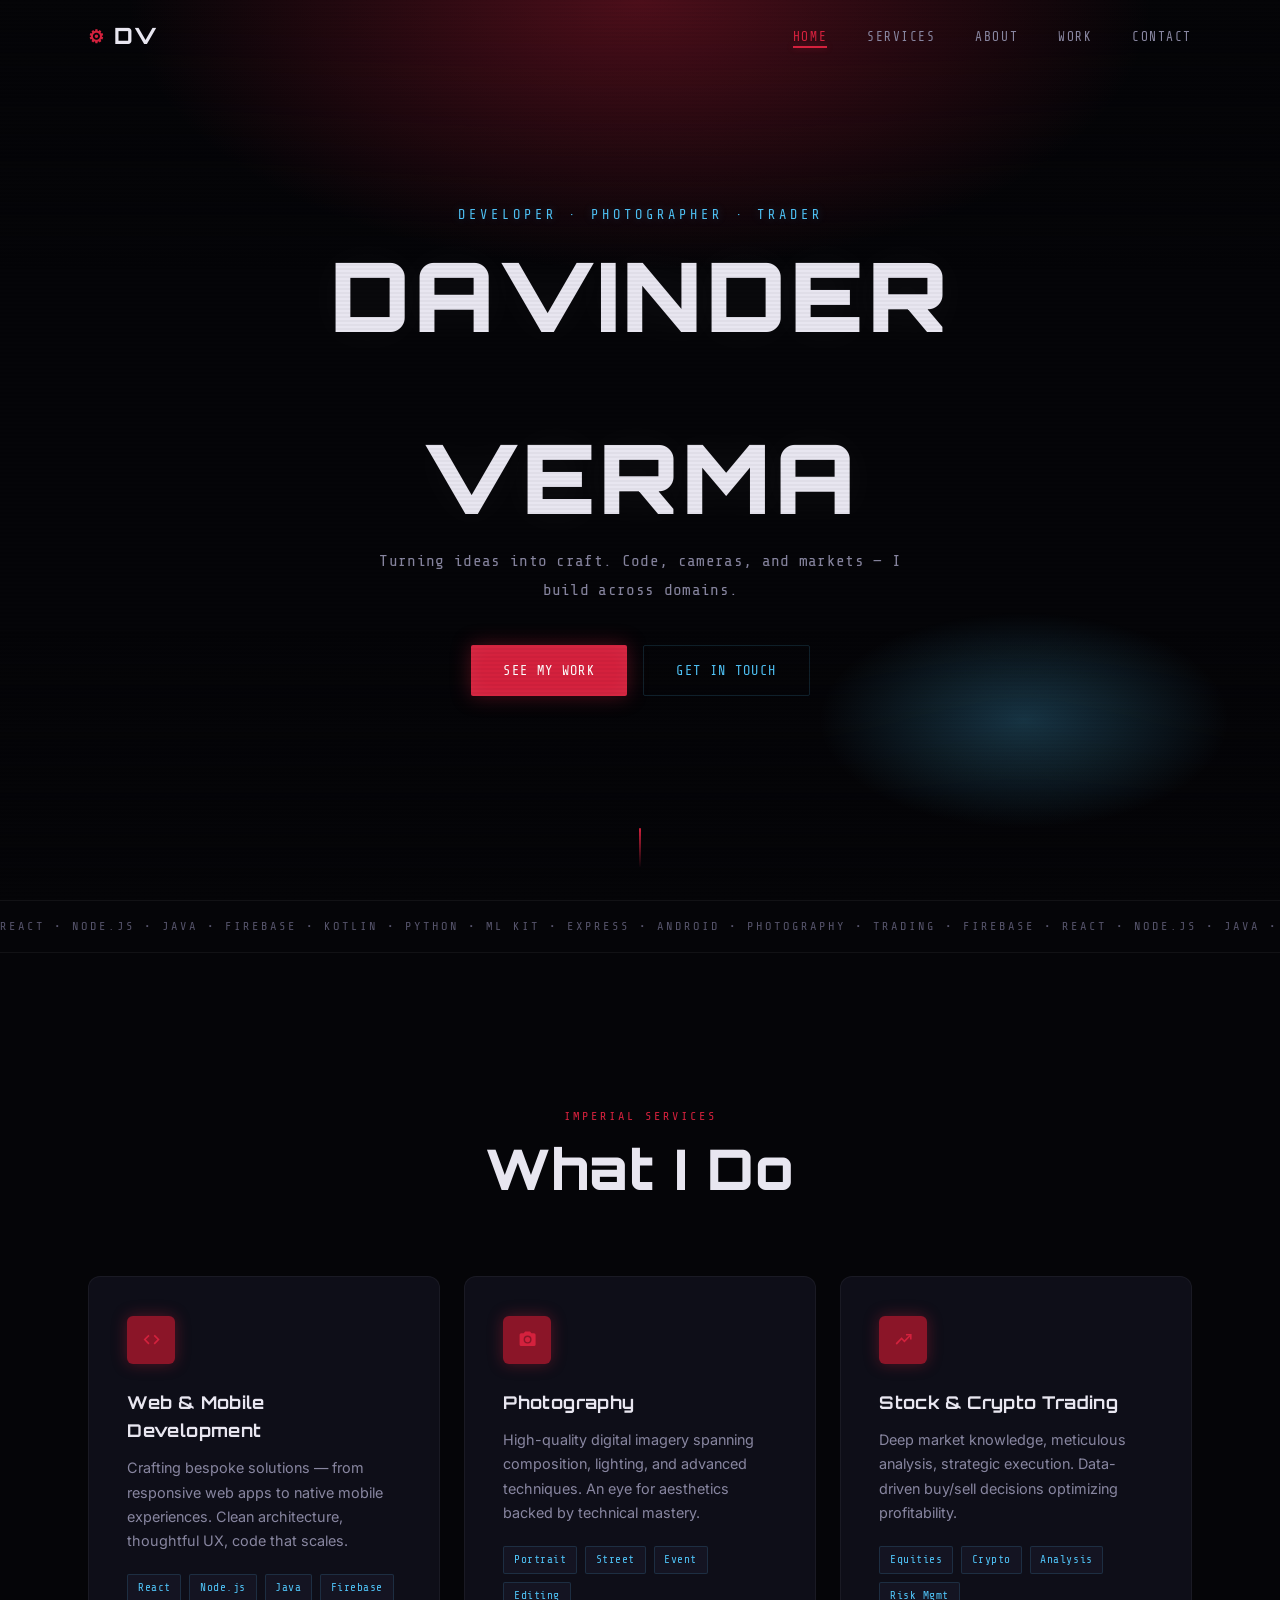
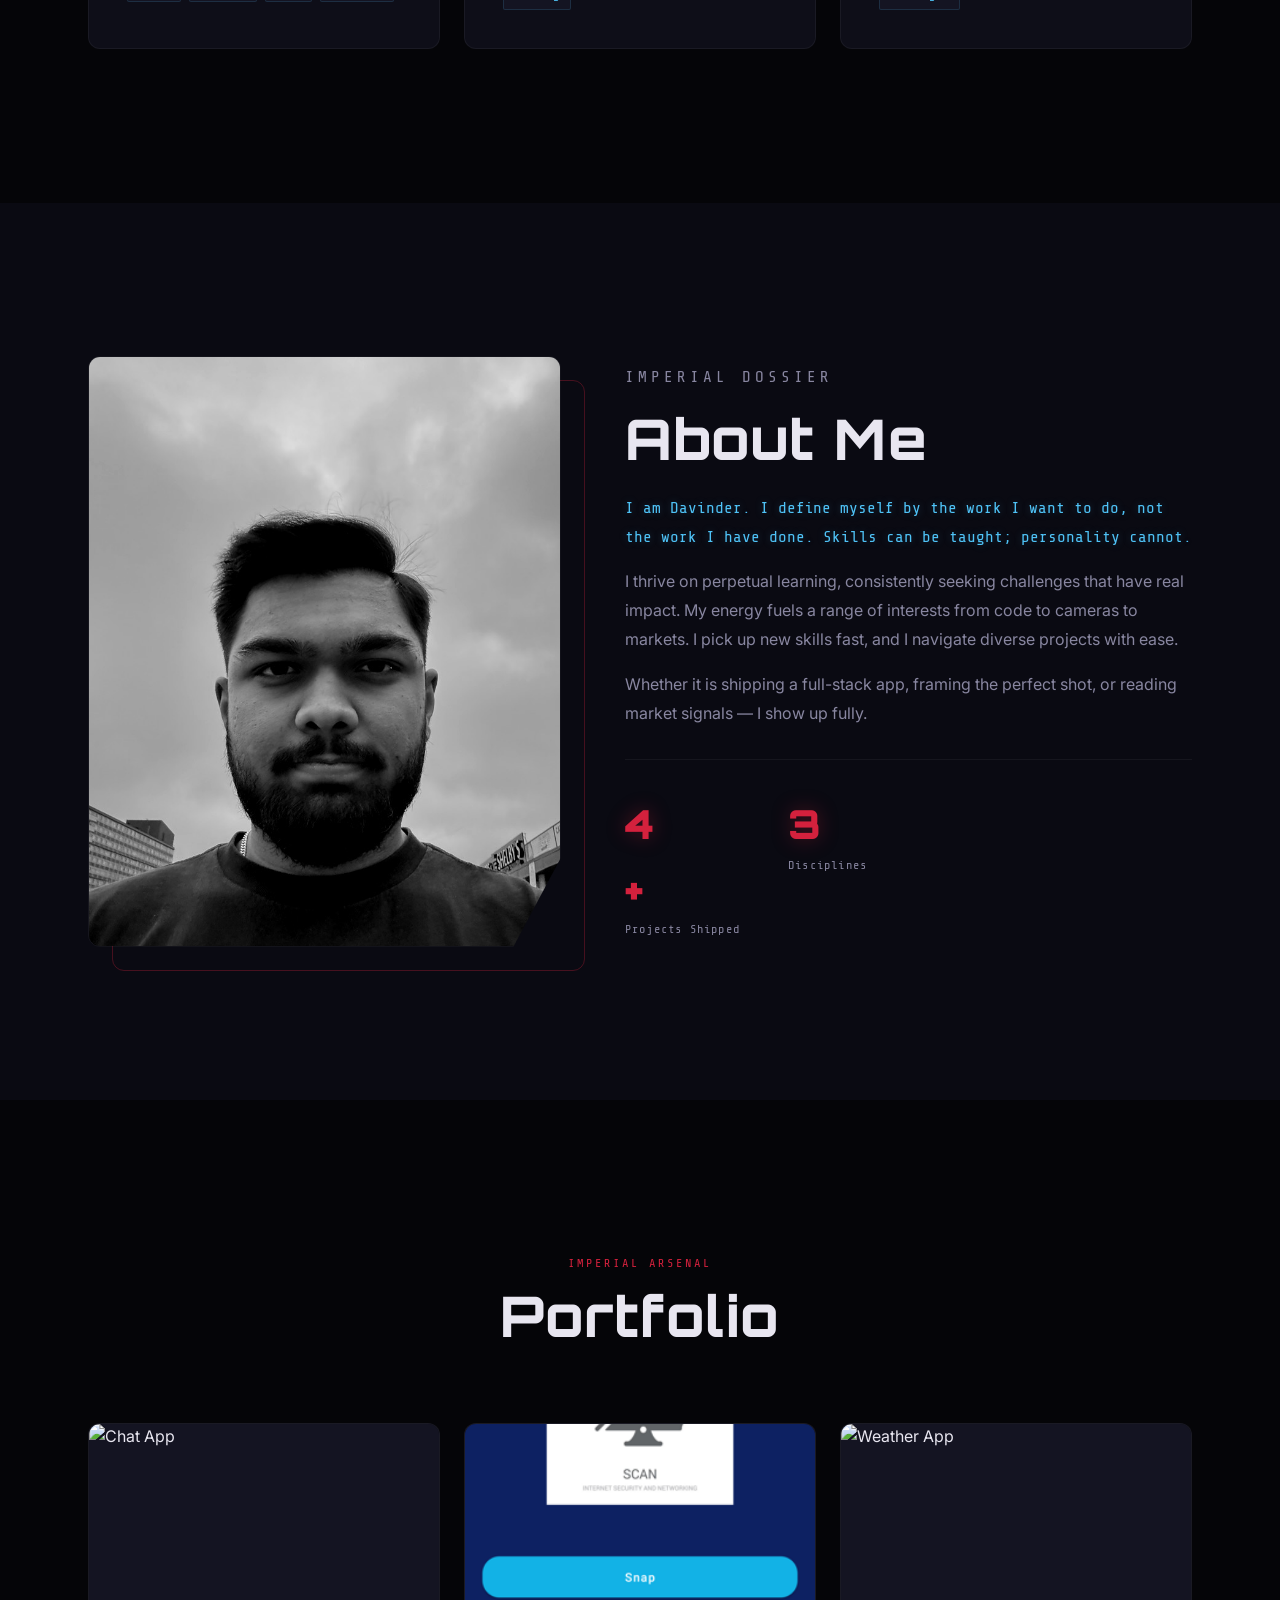
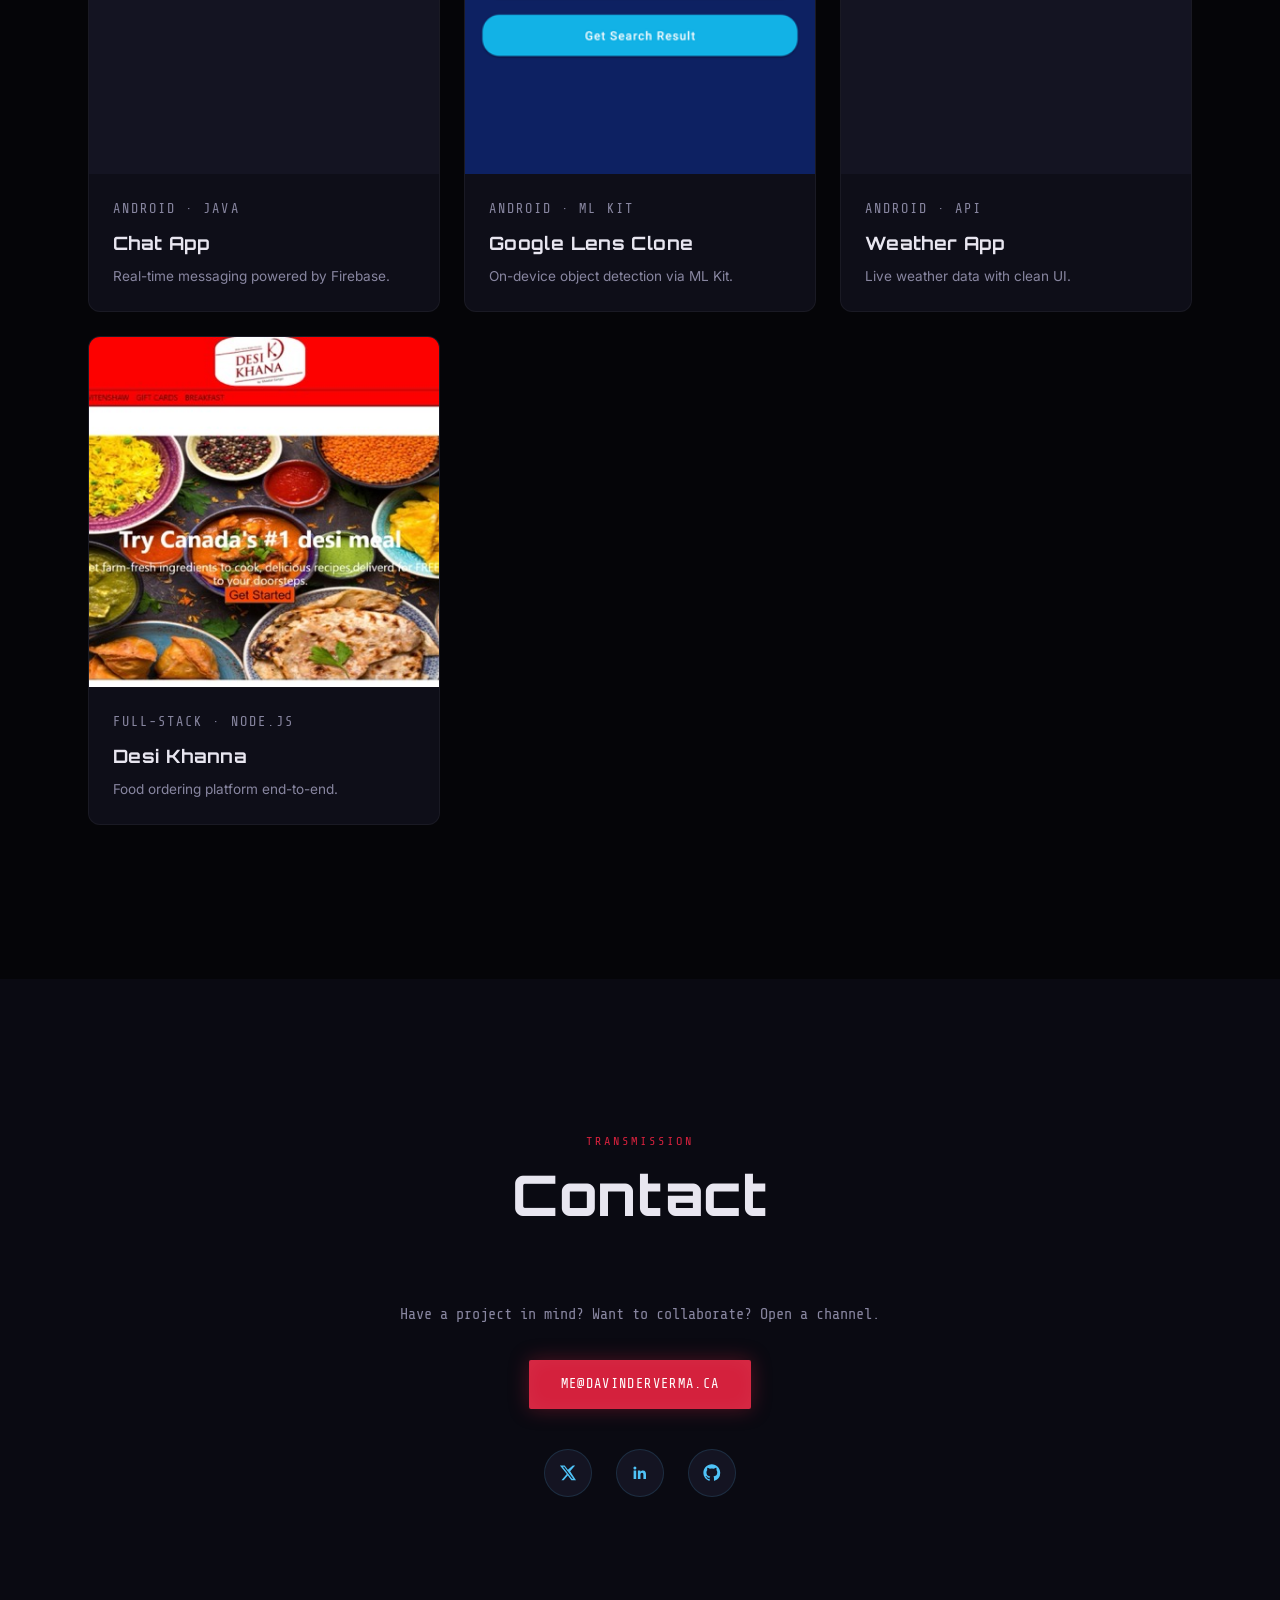
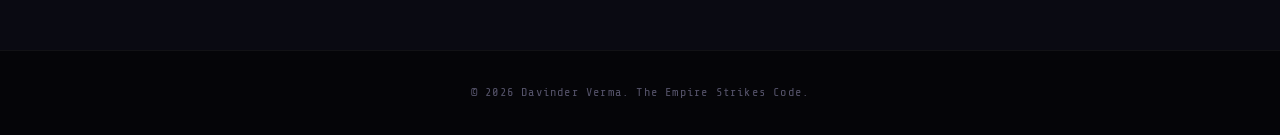
==== commit 586fde5d: "Smoothness + diet: compositor-only cursor/progress, mobile antialias off, reveal de-blur, font weigh" ====
--- a/index.html
+++ b/index.html
@@ -16,7 +16,7 @@
 
   <link rel="preconnect" href="https://fonts.googleapis.com" />
   <link rel="preconnect" href="https://fonts.gstatic.com" crossorigin />
-  <link href="https://fonts.googleapis.com/css2?family=Inter:wght@300;400;500;600;700&family=Orbitron:wght@400;500;600;700;800;900&family=Share+Tech+Mono&display=swap" rel="stylesheet" />
+  <link href="https://fonts.googleapis.com/css2?family=Inter:wght@400;500&family=Orbitron:wght@700;800;900&family=Share+Tech+Mono&display=swap" rel="stylesheet" />
   <link rel="dns-prefetch" href="https://cdnjs.cloudflare.com" />
   <link rel="preconnect" href="https://cdnjs.cloudflare.com" crossorigin />
   <link rel="icon" type="image/svg+xml" href="favicon.svg" />
@@ -149,7 +149,7 @@
           </div>
         </a>
         <a href="portfolio-item2.html" class="portfolio-card reveal">
-          <div class="portfolio-card-image"><img src="img/googleLensClone.png" width="1440" height="3040" alt="Google Lens Clone" loading="lazy" decoding="async" /></div>
+          <div class="portfolio-card-image"><img src="img/googleLensClone.png" width="300" height="640" alt="Google Lens Clone" loading="lazy" decoding="async" /></div>
           <div class="portfolio-card-overlay"><svg class="icon" viewBox="0 0 24 24" fill="currentColor" aria-hidden="true"><path d="M5 5h5v2H7v3H5V5zm9 0h5v5h-2V7h-3V5zM5 14h2v3h3v2H5v-5zm12 0h2v5h-5v-2h3v-3z"/></svg></div>
           <div class="portfolio-card-content">
             <p class="portfolio-card-eyebrow">Android &middot; ML Kit</p>
@@ -167,7 +167,7 @@
           </div>
         </a>
         <a href="portfolio-item4.html" class="portfolio-card reveal">
-          <div class="portfolio-card-image"><img src="img/desiKhanna.jpg" width="1921" height="895" alt="Desi Khanna" loading="lazy" decoding="async" /></div>
+          <div class="portfolio-card-image"><img src="img/desiKhanna.jpg" width="800" height="373" alt="Desi Khanna" loading="lazy" decoding="async" /></div>
           <div class="portfolio-card-overlay"><svg class="icon" viewBox="0 0 24 24" fill="currentColor" aria-hidden="true"><path d="M5 5h5v2H7v3H5V5zm9 0h5v5h-2V7h-3V5zM5 14h2v3h3v2H5v-5zm12 0h2v5h-5v-2h3v-3z"/></svg></div>
           <div class="portfolio-card-content">
             <p class="portfolio-card-eyebrow">Full-Stack &middot; Node.js</p>
--- a/css/style.css
+++ b/css/style.css
@@ -54,9 +54,9 @@
 
 /* --- Scroll Progress Bar --- */
 .scroll-progress {
-  position: fixed; top: 0; left: 0; height: 2px;
+  position: fixed; top: 0; left: 0; height: 2px; width: 100%;
   background: linear-gradient(90deg, var(--sith), var(--holo));
-  z-index: 9999; transition: width 0.1s linear; width: 0;
+  z-index: 9999; transform: scaleX(0); transform-origin: 0 50%;
 }
 
 /* --- Custom Cursor --- */
@@ -64,8 +64,10 @@
   position: fixed; width: 400px; height: 400px;
   border-radius: 50%; pointer-events: none; z-index: 9998;
   background: radial-gradient(circle, var(--sith-glow) 0%, transparent 70%);
-  transform: translate(-50%, -50%);
+  left: 0; top: 0;
+  transform: translate3d(-200px, -200px, 0);
   transition: opacity 0.3s ease; opacity: 0;
+  will-change: transform;
 }
 .cursor-glow.active { opacity: 1; }
 
@@ -90,10 +92,9 @@
 /* --- Reveal Animation --- */
 .reveal {
   opacity: 0; transform: translateY(40px) scale(0.97);
-  transition: opacity 0.8s var(--ease-out), transform 0.8s var(--ease-out), filter 0.8s var(--ease-out);
-  filter: blur(4px);
-}
-.reveal.visible { opacity: 1; transform: translateY(0) scale(1); filter: blur(0); }
+  transition: opacity 0.8s var(--ease-out), transform 0.8s var(--ease-out);
+}
+.reveal.visible { opacity: 1; transform: translateY(0) scale(1); }
 
 /* --- Buttons --- */
 .btn {
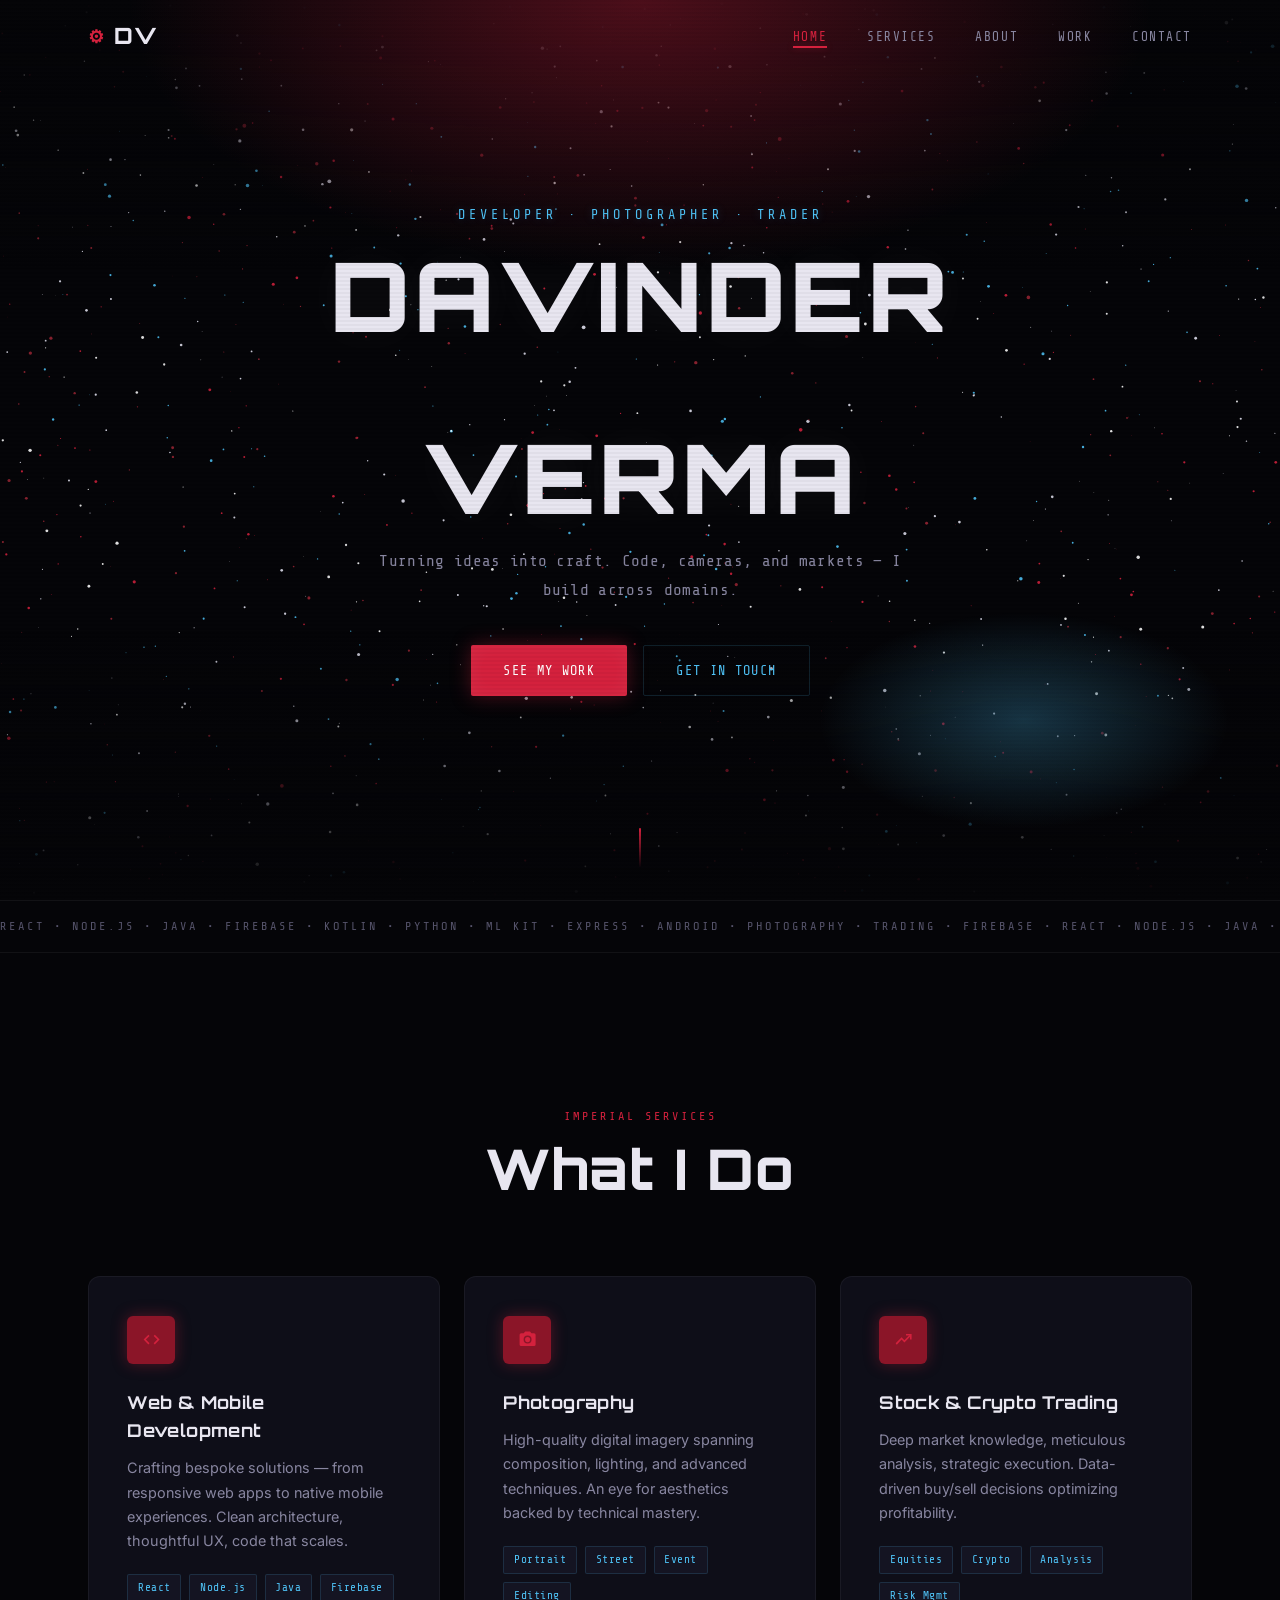
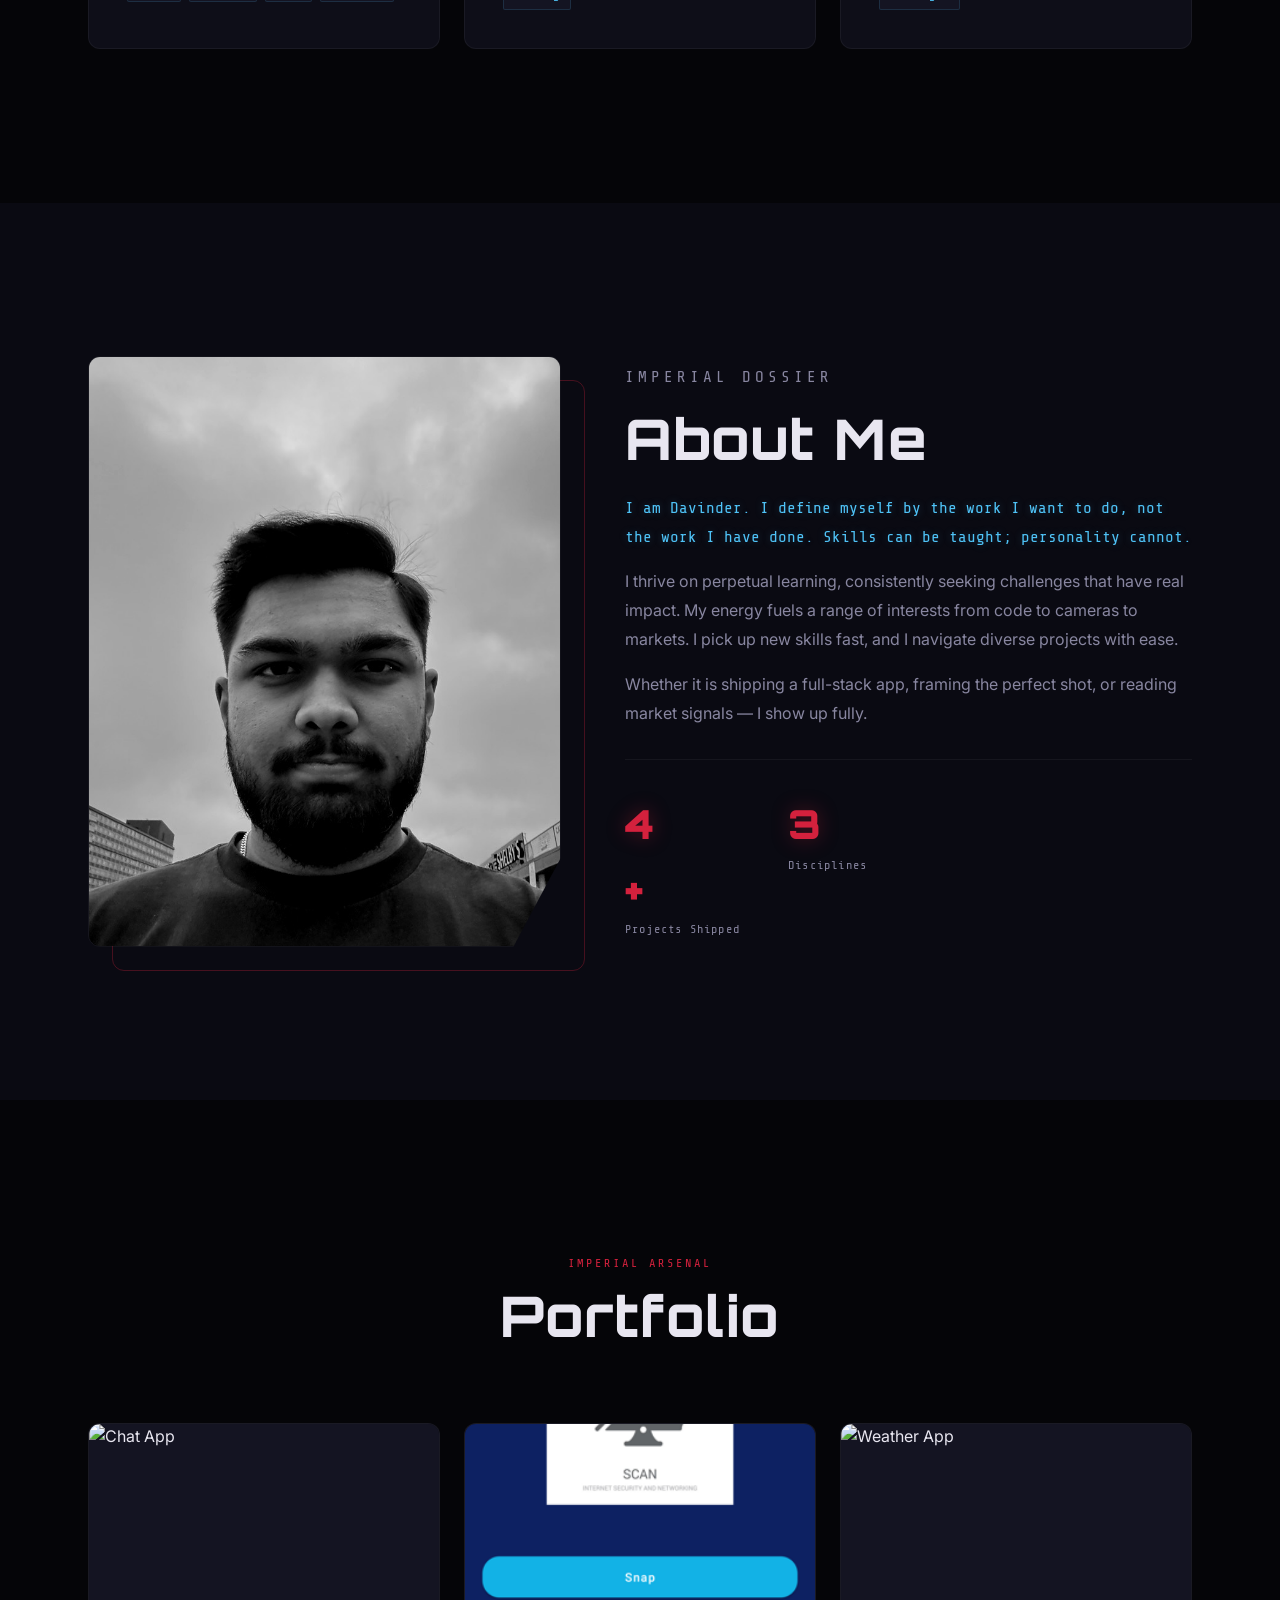
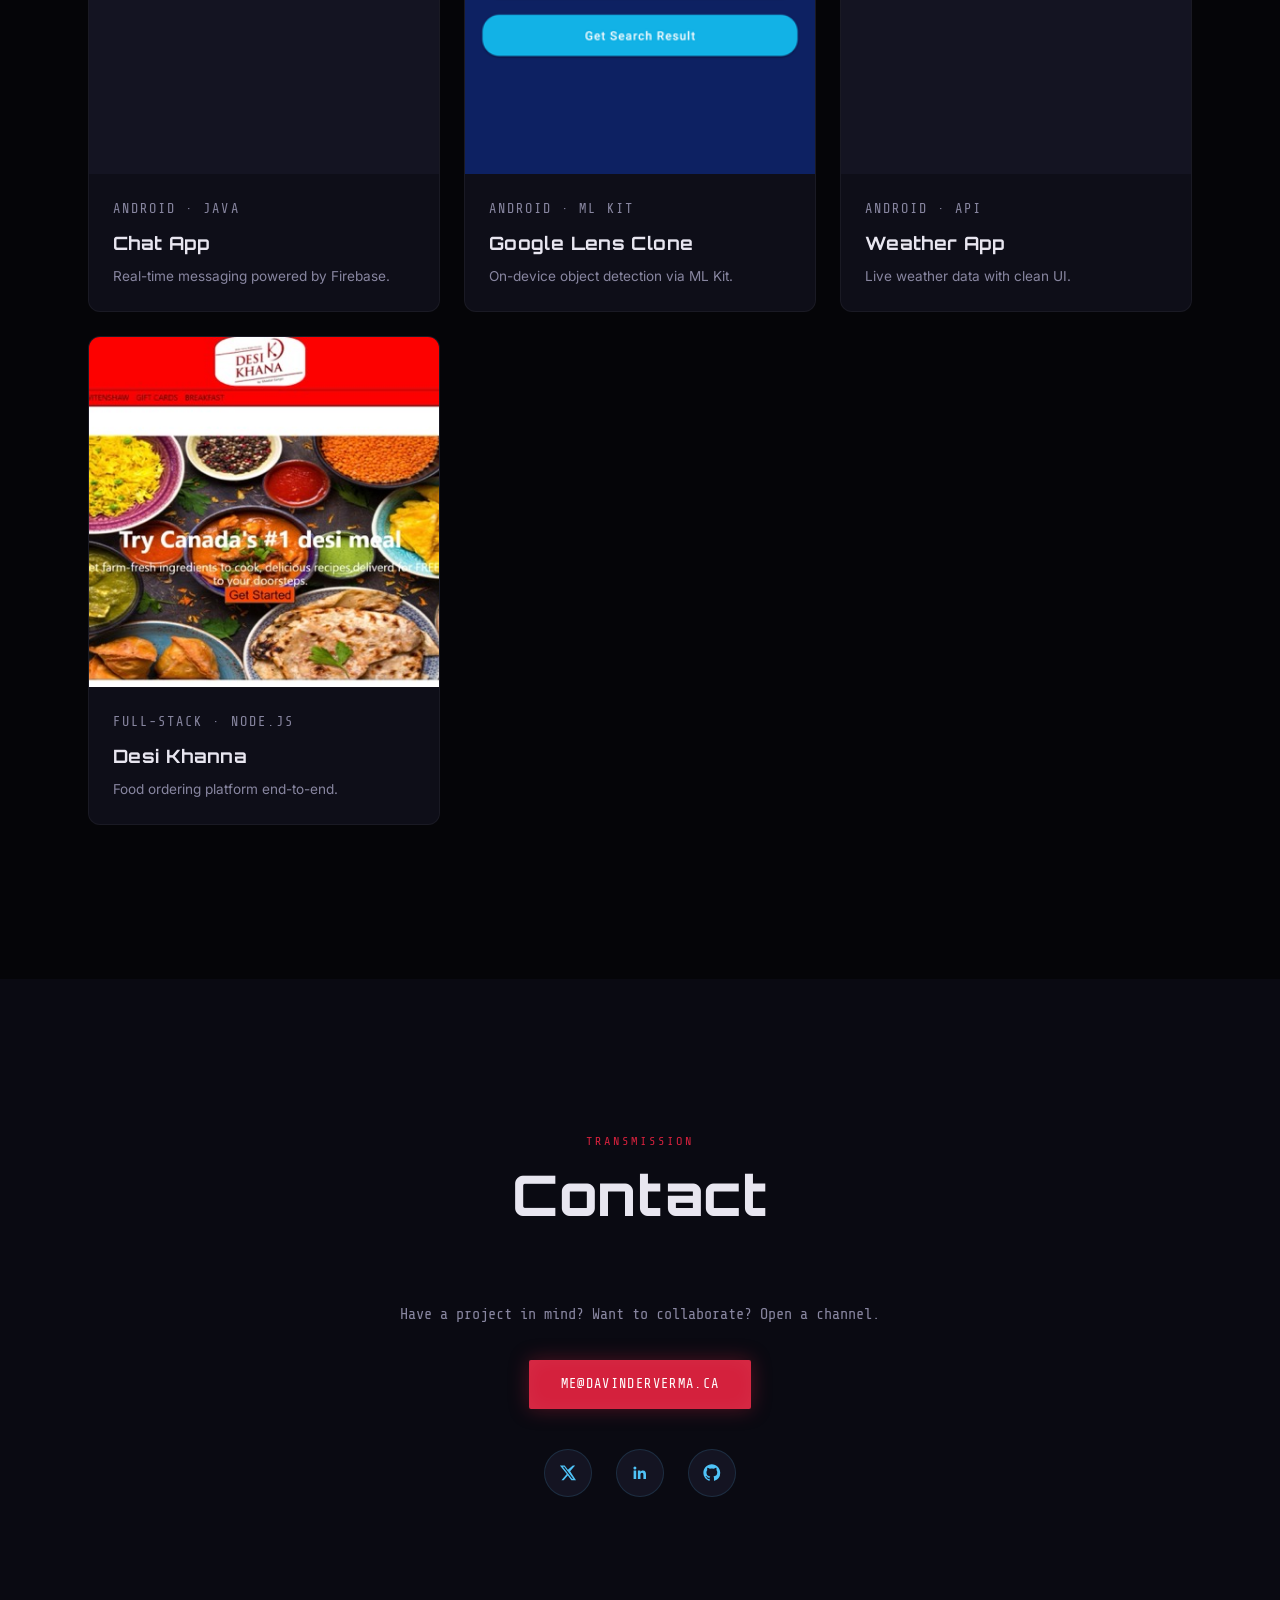
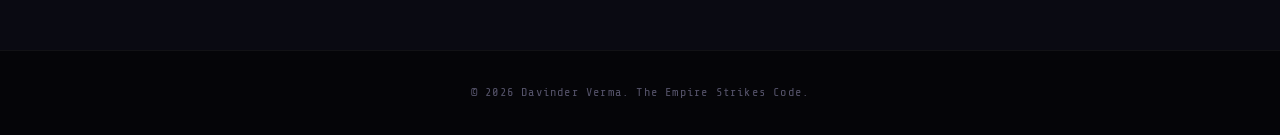
==== commit 4eb53c1f: "Kill Three.js: vanilla 2D-canvas starfield (same palette/pulse/parallax), drop 600KB CDN dep + cdnjs" ====
--- a/index.html
+++ b/index.html
@@ -17,8 +17,6 @@
   <link rel="preconnect" href="https://fonts.googleapis.com" />
   <link rel="preconnect" href="https://fonts.gstatic.com" crossorigin />
   <link href="https://fonts.googleapis.com/css2?family=Inter:wght@400;500&family=Orbitron:wght@700;800;900&family=Share+Tech+Mono&display=swap" rel="stylesheet" />
-  <link rel="dns-prefetch" href="https://cdnjs.cloudflare.com" />
-  <link rel="preconnect" href="https://cdnjs.cloudflare.com" crossorigin />
   <link rel="icon" type="image/svg+xml" href="favicon.svg" />
   <link rel="stylesheet" href="css/style.css" />
 </head>
@@ -212,7 +210,6 @@
   </div>
 
   <!-- Three.js via CDN -->
-  <script src="https://cdnjs.cloudflare.com/ajax/libs/three.js/r128/three.min.js" defer></script>
   <script src="js/script.js" defer></script>
 </body>
 </html>
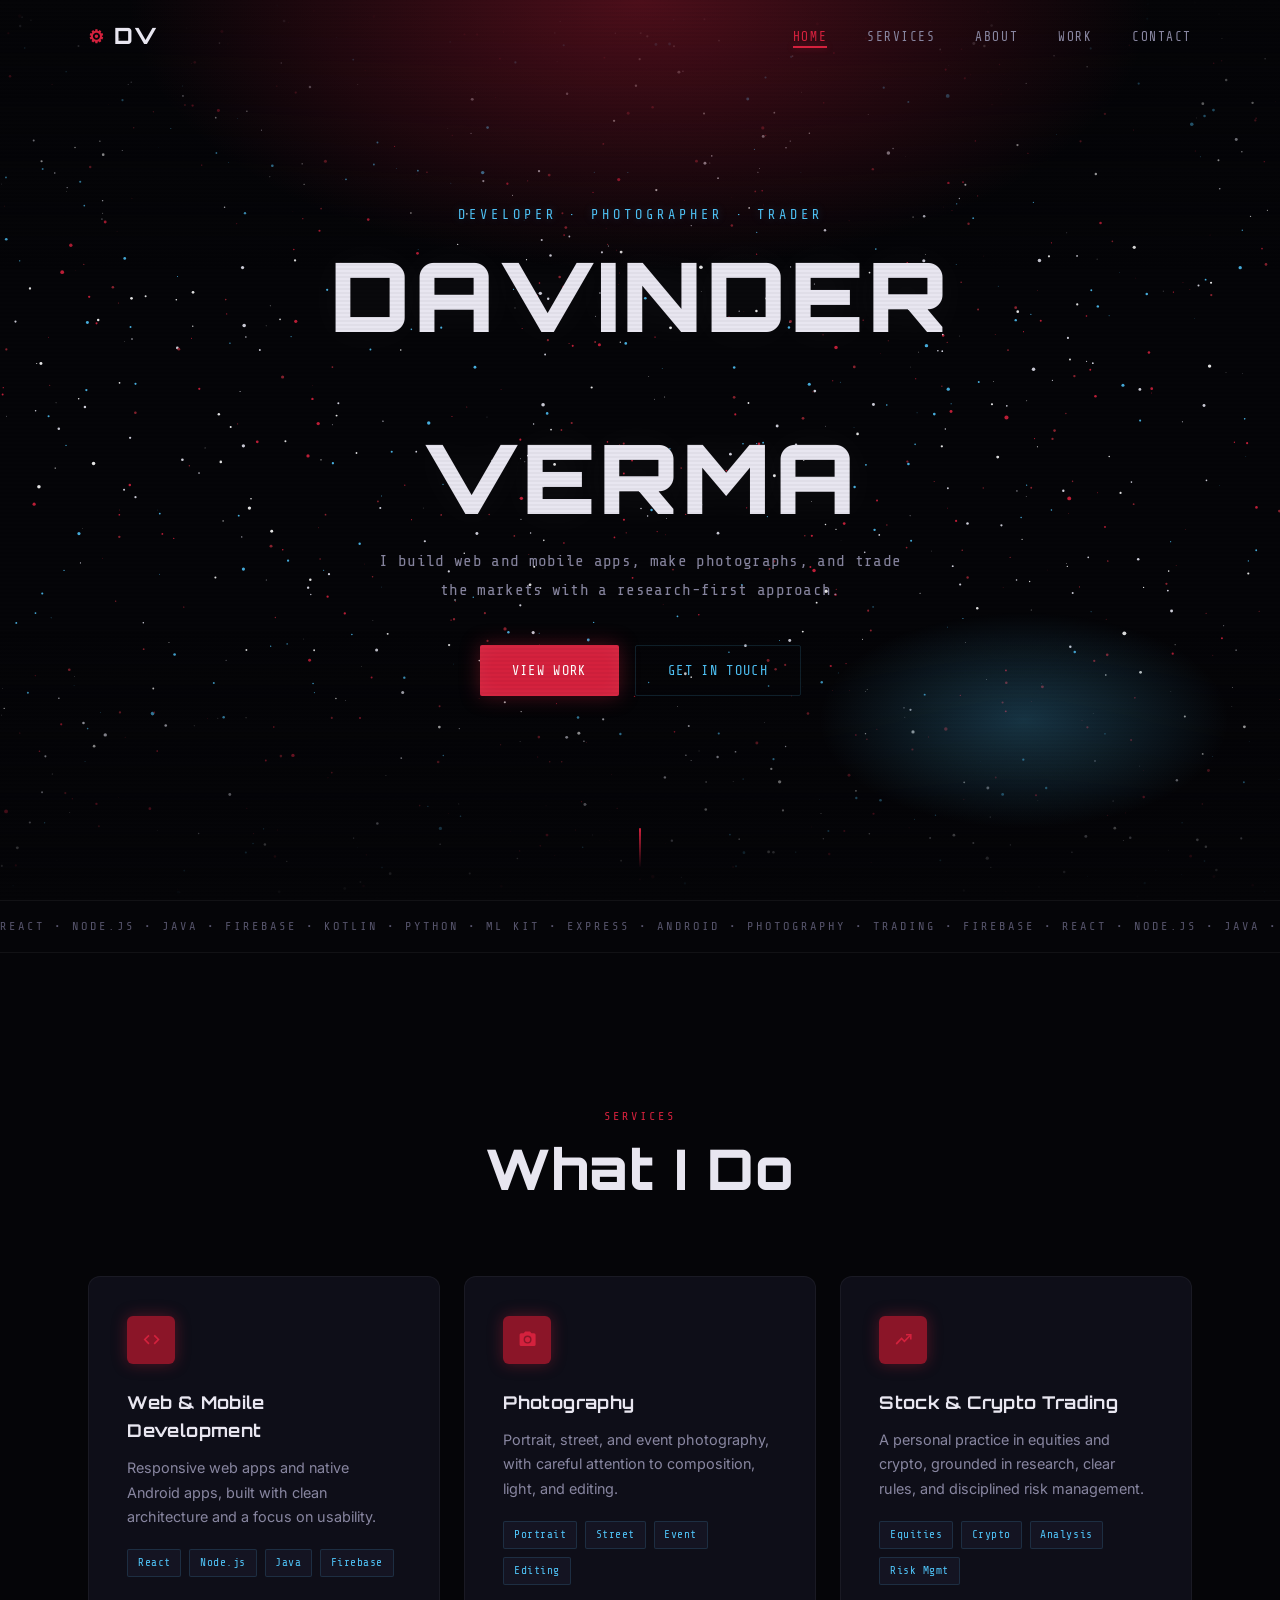
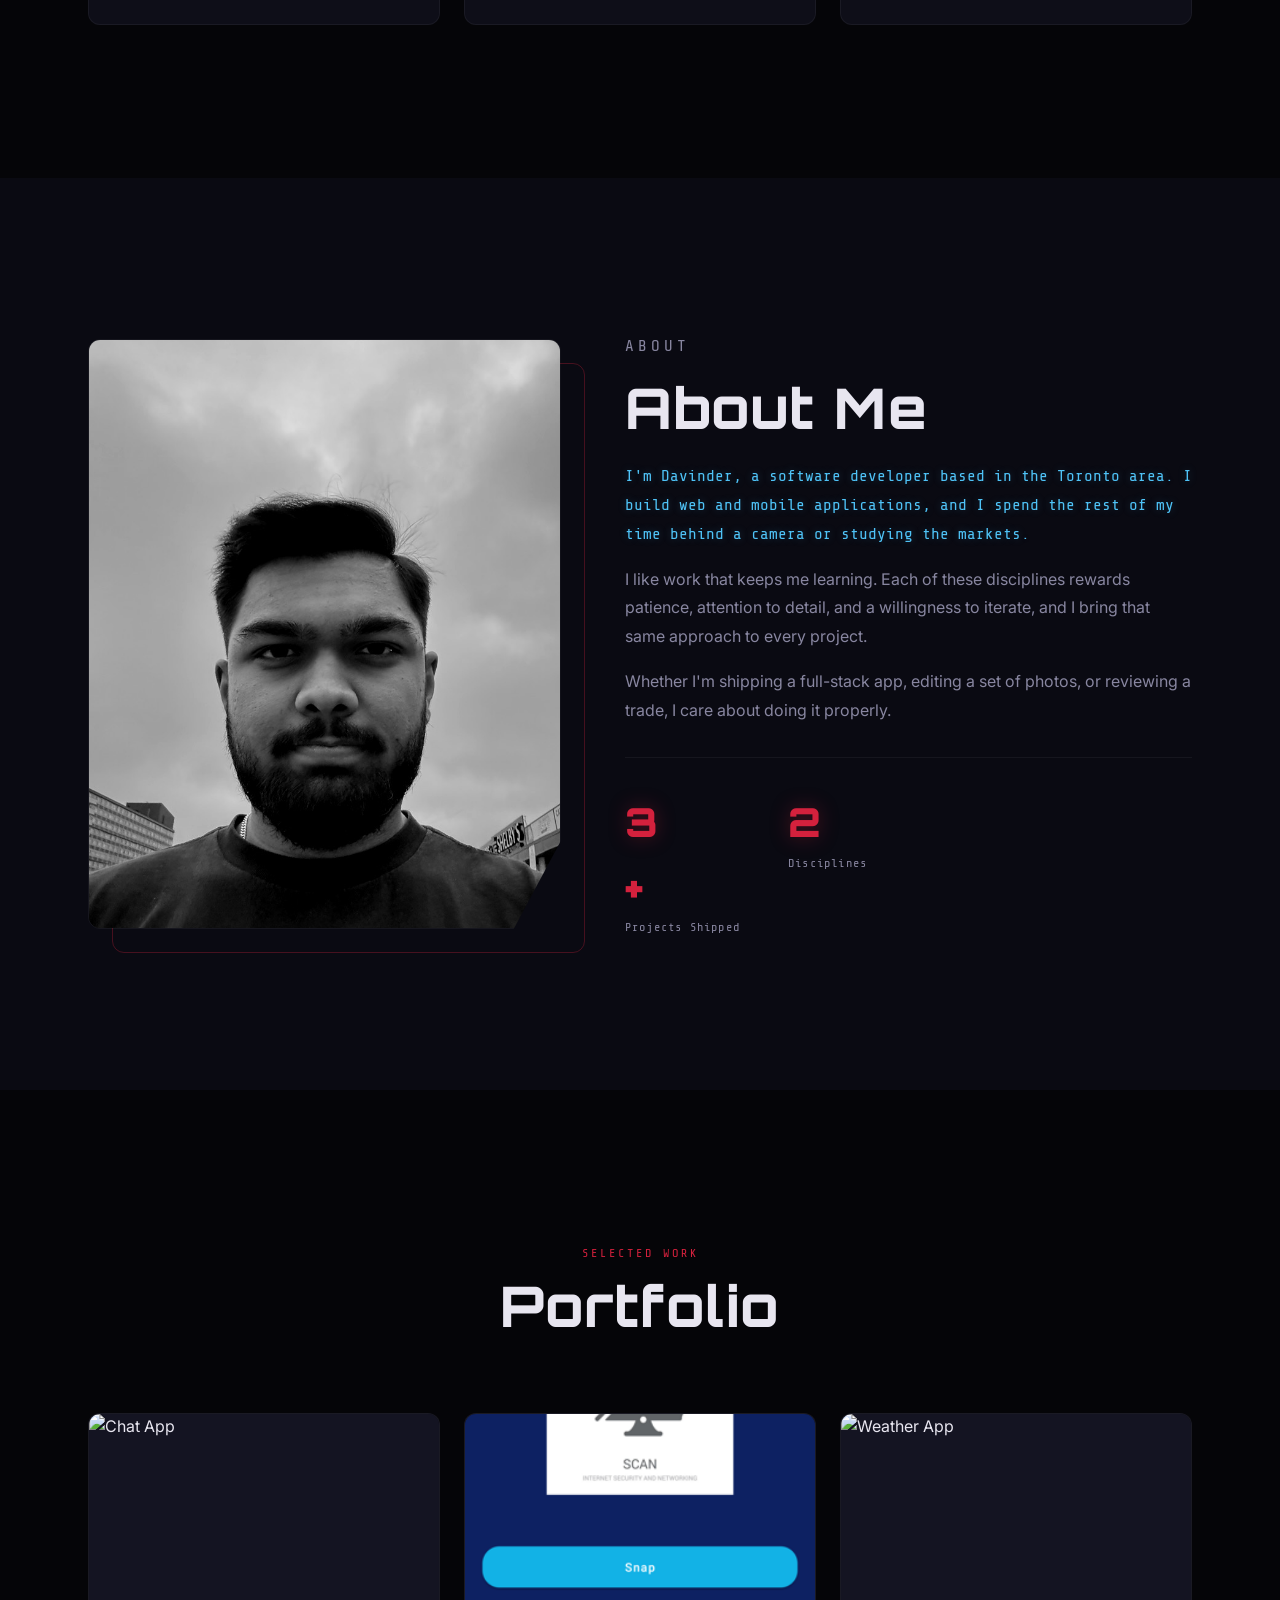
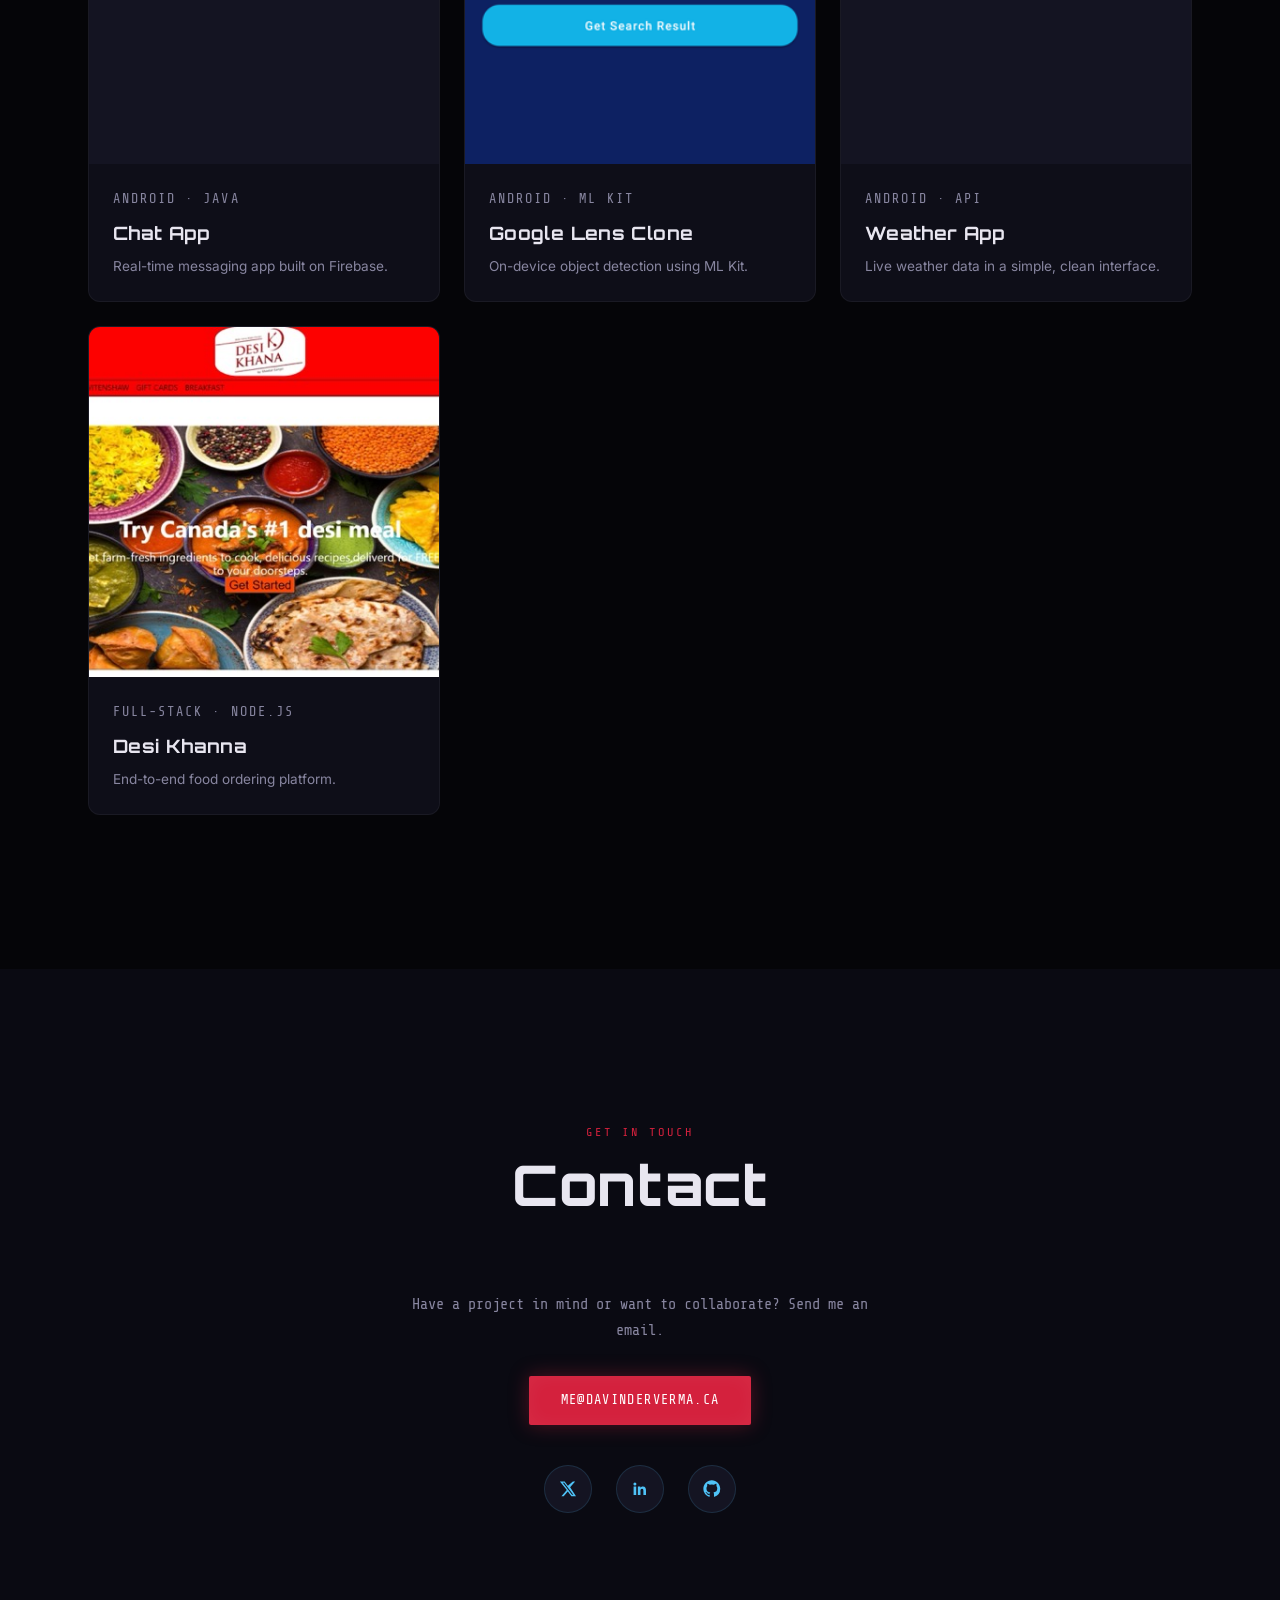
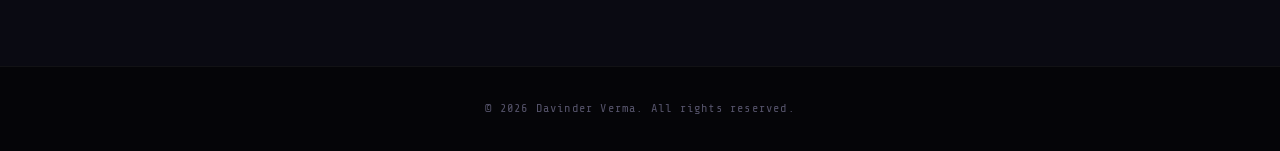
==== commit b0447d7c: "Copy refresh: drop Imperial/Star Wars theming, rewrite site copy in a mature, professional voice" ====
--- a/index.html
+++ b/index.html
@@ -3,15 +3,15 @@
 <head>
   <meta charset="UTF-8" />
   <meta name="viewport" content="width=device-width, initial-scale=1" />
-  <title>Davinder Verma — Imperial Developer</title>
-  <meta name="description" content="Davinder Verma — developer, photographer, trader. Serving the digital empire." />
-  <meta property="og:title" content="Davinder Verma — Imperial Developer" />
-  <meta property="og:description" content="Developer, photographer, trader. Code, cameras, and markets." />
+  <title>Davinder Verma — Developer, Photographer &amp; Trader</title>
+  <meta name="description" content="Davinder Verma is a Toronto-area software developer, photographer, and trader building web and mobile apps." />
+  <meta property="og:title" content="Davinder Verma — Developer, Photographer &amp; Trader" />
+  <meta property="og:description" content="Software developer, photographer, and trader in the Toronto area. Web and mobile apps, photography, and markets." />
   <meta property="og:type" content="website" />
   <meta property="og:image" content="https://davinderverma.ca/img/profile.jpg" />
   <meta name="twitter:card" content="summary_large_image" />
-  <meta name="twitter:title" content="Davinder Verma — Imperial Developer" />
-  <meta name="twitter:description" content="Developer, photographer, trader. Code, cameras, and markets." />
+  <meta name="twitter:title" content="Davinder Verma — Developer, Photographer &amp; Trader" />
+  <meta name="twitter:description" content="Software developer, photographer, and trader in the Toronto area. Web and mobile apps, photography, and markets." />
   <meta name="twitter:image" content="https://davinderverma.ca/img/profile.jpg" />
 
   <link rel="preconnect" href="https://fonts.googleapis.com" />
@@ -28,7 +28,7 @@
   <!-- Scroll Progress -->
   <div class="scroll-progress" id="scrollProgress"></div>
 
-  <!-- Three.js Canvas (starfield) -->
+  <!-- Starfield background (2D canvas) -->
   <canvas id="starfield" class="starfield-canvas" aria-hidden="true"></canvas>
 
   <!-- Navigation -->
@@ -55,10 +55,10 @@
     <div class="hero-content">
       <p class="hero-eyebrow">DEVELOPER &middot; PHOTOGRAPHER &middot; TRADER</p>
       <h1 class="hero-title" id="heroTitle">DAVINDER<br/>VERMA</h1>
-      <p class="hero-sub">Turning ideas into craft. Code, cameras, and markets &mdash; I build across domains.</p>
+      <p class="hero-sub">I build web and mobile apps, make photographs, and trade the markets with a research-first approach.</p>
       <div class="hero-actions">
-        <a href="#work" class="btn btn-sith">See My Work</a>
-        <a href="#contact" class="btn btn-ghost">Get In Touch</a>
+        <a href="#work" class="btn btn-sith">View Work</a>
+        <a href="#contact" class="btn btn-ghost">Get in Touch</a>
       </div>
     </div>
     <div class="scroll-hint" aria-hidden="true"><span></span></div>
@@ -75,7 +75,7 @@
   <section id="services" class="section services-section">
     <div class="container">
       <div class="section-header reveal">
-        <p class="section-eyebrow">IMPERIAL SERVICES</p>
+        <p class="section-eyebrow">SERVICES</p>
         <h2 class="section-title">What I Do</h2>
       </div>
       <div class="services-grid">
@@ -83,21 +83,21 @@
           <div class="service-card-glow"></div>
           <div class="service-icon"><svg class="icon" viewBox="0 0 24 24" fill="currentColor" aria-hidden="true"><path d="M9.4 16.6 4.8 12l4.6-4.6L8 6l-6 6 6 6 1.4-1.4zm5.2 0 4.6-4.6-4.6-4.6L16 6l6 6-6 6-1.4-1.4z"/></svg></div>
           <h3>Web &amp; Mobile Development</h3>
-          <p>Crafting bespoke solutions — from responsive web apps to native mobile experiences. Clean architecture, thoughtful UX, code that scales.</p>
+          <p>Responsive web apps and native Android apps, built with clean architecture and a focus on usability.</p>
           <div class="service-tags"><span>React</span><span>Node.js</span><span>Java</span><span>Firebase</span></div>
         </div>
         <div class="service-card tilt-card reveal">
           <div class="service-card-glow"></div>
           <div class="service-icon"><svg class="icon" viewBox="0 0 24 24" fill="currentColor" aria-hidden="true"><path d="M12 15.2a3.2 3.2 0 1 0 0-6.4 3.2 3.2 0 0 0 0 6.4z"/><path d="M9 2 7.2 4H4a2 2 0 0 0-2 2v12a2 2 0 0 0 2 2h16a2 2 0 0 0 2-2V6a2 2 0 0 0-2-2h-3.2L15 2H9zm3 15a5 5 0 1 1 0-10 5 5 0 0 1 0 10z"/></svg></div>
           <h3>Photography</h3>
-          <p>High-quality digital imagery spanning composition, lighting, and advanced techniques. An eye for aesthetics backed by technical mastery.</p>
+          <p>Portrait, street, and event photography, with careful attention to composition, light, and editing.</p>
           <div class="service-tags"><span>Portrait</span><span>Street</span><span>Event</span><span>Editing</span></div>
         </div>
         <div class="service-card tilt-card reveal">
           <div class="service-card-glow"></div>
           <div class="service-icon"><svg class="icon" viewBox="0 0 24 24" fill="currentColor" aria-hidden="true"><path d="M3.5 18.5 9.5 12l3.5 3.5L21.5 7l-1.4-1.4-7.1 7.1-3.5-3.5-7.4 7.4 1.4 1.9z"/><path d="M15 5h7v7h-2V8.4V7h-5V5z"/></svg></div>
           <h3>Stock &amp; Crypto Trading</h3>
-          <p>Deep market knowledge, meticulous analysis, strategic execution. Data-driven buy/sell decisions optimizing profitability.</p>
+          <p>A personal practice in equities and crypto, grounded in research, clear rules, and disciplined risk management.</p>
           <div class="service-tags"><span>Equities</span><span>Crypto</span><span>Analysis</span><span>Risk Mgmt</span></div>
         </div>
       </div>
@@ -115,11 +115,11 @@
           <div class="about-image-accent"></div>
         </div>
         <div class="about-content reveal">
-          <p class="section-eyebrow">IMPERIAL DOSSIER</p>
+          <p class="section-eyebrow">ABOUT</p>
           <h2 class="section-title">About Me</h2>
-          <p class="about-bio">I am Davinder. I define myself by the work I want to do, not the work I have done. Skills can be taught; personality cannot.</p>
-          <p>I thrive on perpetual learning, consistently seeking challenges that have real impact. My energy fuels a range of interests from code to cameras to markets. I pick up new skills fast, and I navigate diverse projects with ease.</p>
-          <p>Whether it is shipping a full-stack app, framing the perfect shot, or reading market signals — I show up fully.</p>
+          <p class="about-bio">I'm Davinder, a software developer based in the Toronto area. I build web and mobile applications, and I spend the rest of my time behind a camera or studying the markets.</p>
+          <p>I like work that keeps me learning. Each of these disciplines rewards patience, attention to detail, and a willingness to iterate, and I bring that same approach to every project.</p>
+          <p>Whether I'm shipping a full-stack app, editing a set of photos, or reviewing a trade, I care about doing it properly.</p>
           <div class="about-stats">
             <div class="stat"><span class="stat-number" data-target="4">0</span><span class="stat-plus">+</span><span class="stat-label">Projects Shipped</span></div>
             <div class="stat"><span class="stat-number" data-target="3">0</span><span class="stat-label">Disciplines</span></div>
@@ -133,7 +133,7 @@
   <section id="work" class="section portfolio-section">
     <div class="container">
       <div class="section-header reveal">
-        <p class="section-eyebrow">IMPERIAL ARSENAL</p>
+        <p class="section-eyebrow">SELECTED WORK</p>
         <h2 class="section-title">Portfolio</h2>
       </div>
       <div class="portfolio-grid">
@@ -143,7 +143,7 @@
           <div class="portfolio-card-content">
             <p class="portfolio-card-eyebrow">Android &middot; Java</p>
             <h3>Chat App</h3>
-            <p>Real-time messaging powered by Firebase.</p>
+            <p>Real-time messaging app built on Firebase.</p>
           </div>
         </a>
         <a href="portfolio-item2.html" class="portfolio-card reveal">
@@ -152,7 +152,7 @@
           <div class="portfolio-card-content">
             <p class="portfolio-card-eyebrow">Android &middot; ML Kit</p>
             <h3>Google Lens Clone</h3>
-            <p>On-device object detection via ML Kit.</p>
+            <p>On-device object detection using ML Kit.</p>
           </div>
         </a>
         <a href="portfolio-item3.html" class="portfolio-card reveal">
@@ -161,7 +161,7 @@
           <div class="portfolio-card-content">
             <p class="portfolio-card-eyebrow">Android &middot; API</p>
             <h3>Weather App</h3>
-            <p>Live weather data with clean UI.</p>
+            <p>Live weather data in a simple, clean interface.</p>
           </div>
         </a>
         <a href="portfolio-item4.html" class="portfolio-card reveal">
@@ -170,7 +170,7 @@
           <div class="portfolio-card-content">
             <p class="portfolio-card-eyebrow">Full-Stack &middot; Node.js</p>
             <h3>Desi Khanna</h3>
-            <p>Food ordering platform end-to-end.</p>
+            <p>End-to-end food ordering platform.</p>
           </div>
         </a>
       </div>
@@ -181,11 +181,11 @@
   <section id="contact" class="section contact-section">
     <div class="container">
       <div class="section-header reveal">
-        <p class="section-eyebrow">TRANSMISSION</p>
+        <p class="section-eyebrow">GET IN TOUCH</p>
         <h2 class="section-title">Contact</h2>
       </div>
       <div class="contact-content reveal">
-        <p class="contact-lead">Have a project in mind? Want to collaborate? Open a channel.</p>
+        <p class="contact-lead">Have a project in mind or want to collaborate? Send me an email.</p>
         <a href="mailto:me@davinderverma.ca" class="btn btn-sith magnetic-btn">me@davinderverma.ca</a>
         <div class="contact-socials">
           <a href="https://twitter.com/davinder0110v" target="_blank" rel="noopener" aria-label="X / Twitter"><svg class="icon" viewBox="0 0 24 24" fill="currentColor" aria-hidden="true"><path d="M18.9 2H22l-6.8 7.8L23.2 22h-6.3l-4.9-6.4L6.4 22H3.3l7.3-8.3L1.2 2h6.5l4.4 5.9L18.9 2zm-1.1 18h1.7L7 3.8H5.2L17.8 20z"/></svg></a>
@@ -199,7 +199,7 @@
   <!-- Footer -->
   <footer class="footer">
     <div class="container">
-      <p>&copy; 2026 Davinder Verma. The Empire Strikes Code.</p>
+      <p>&copy; 2026 Davinder Verma. All rights reserved.</p>
     </div>
   </footer>
 
@@ -209,7 +209,7 @@
     <img class="lightbox-img" id="lightboxImg" alt="" />
   </div>
 
-  <!-- Three.js via CDN -->
+  <!-- Main script -->
   <script src="js/script.js" defer></script>
 </body>
 </html>
--- a/css/style.css
+++ b/css/style.css
@@ -1,7 +1,6 @@
 /* ============================================
-   DAVINDER VERMA — IMPERIAL PORTFOLIO
-   Sith Red + Holographic Blue + Imperial Gold
-   Star Wars / Darth Vader Dark Side Theme
+   DAVINDER VERMA — PORTFOLIO
+   Dark theme with red, blue and gold accents
    ============================================ */
 
 /* --- Design Tokens --- */
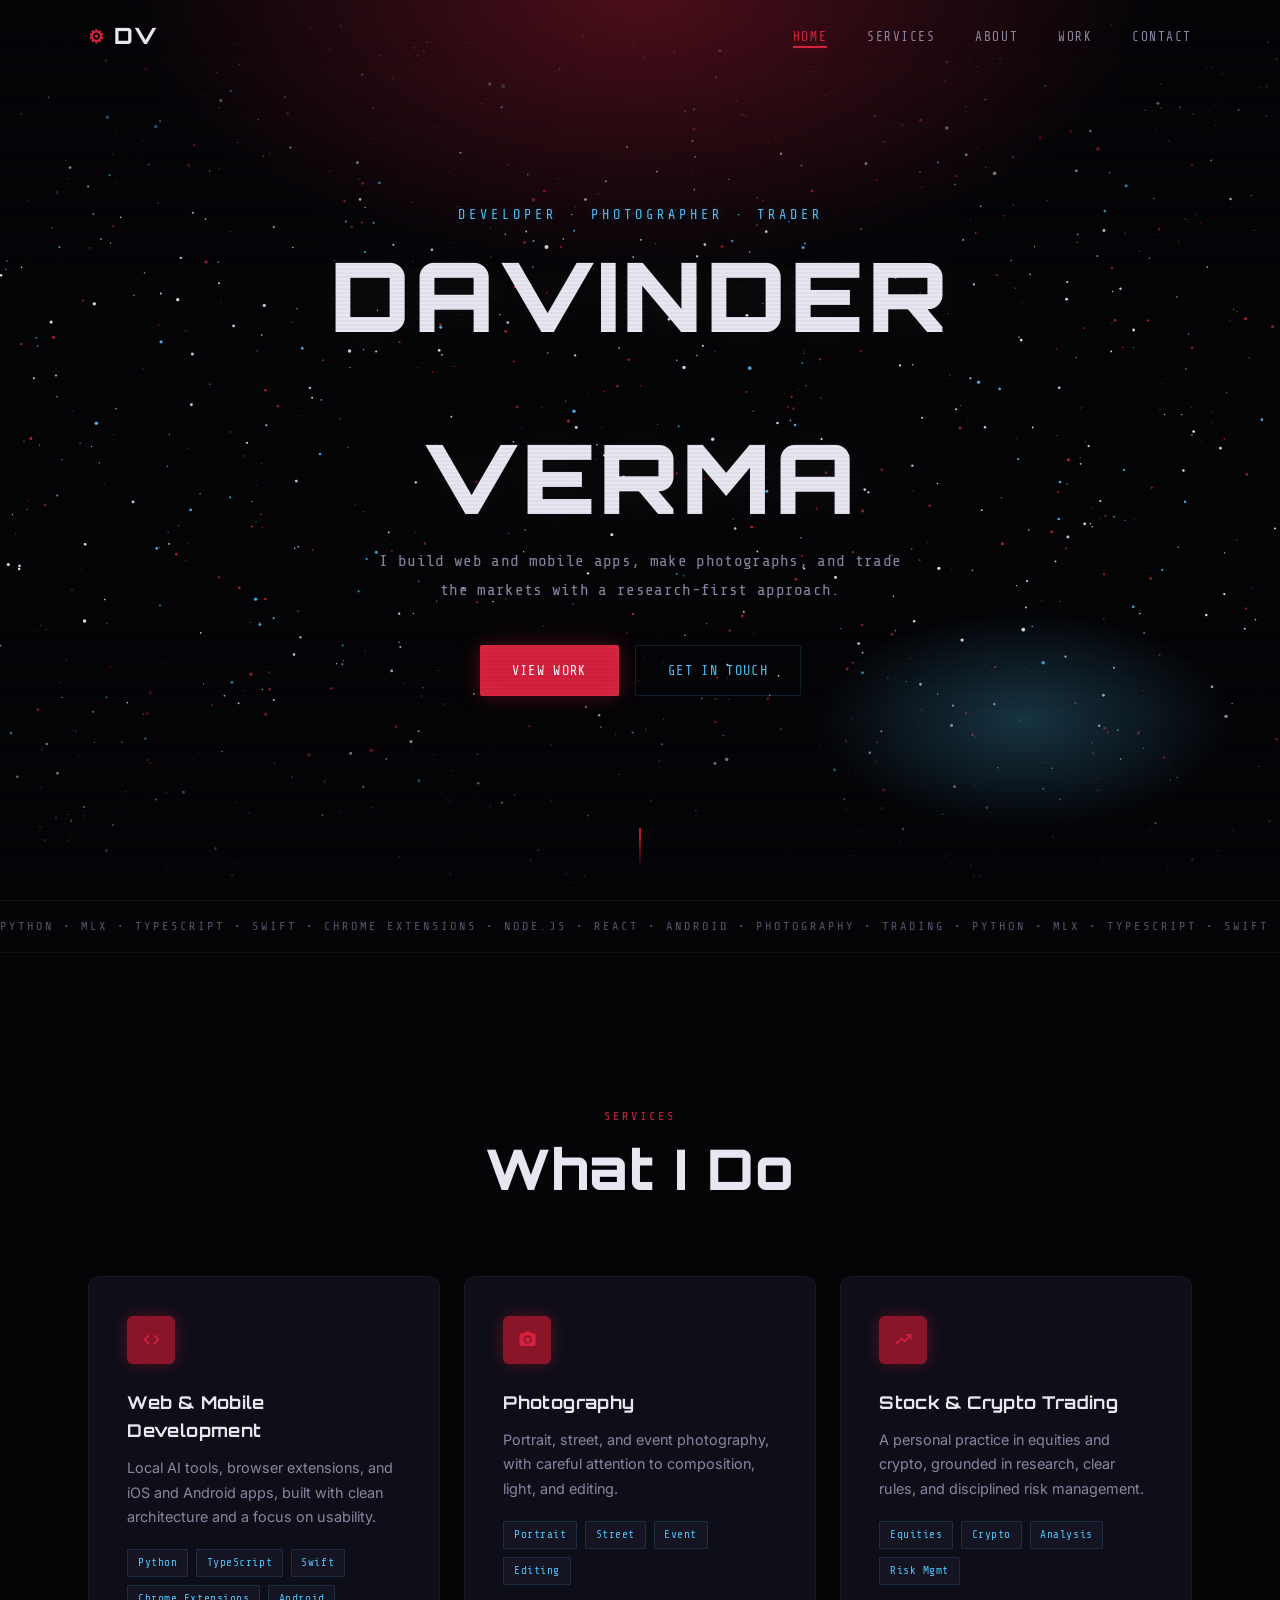
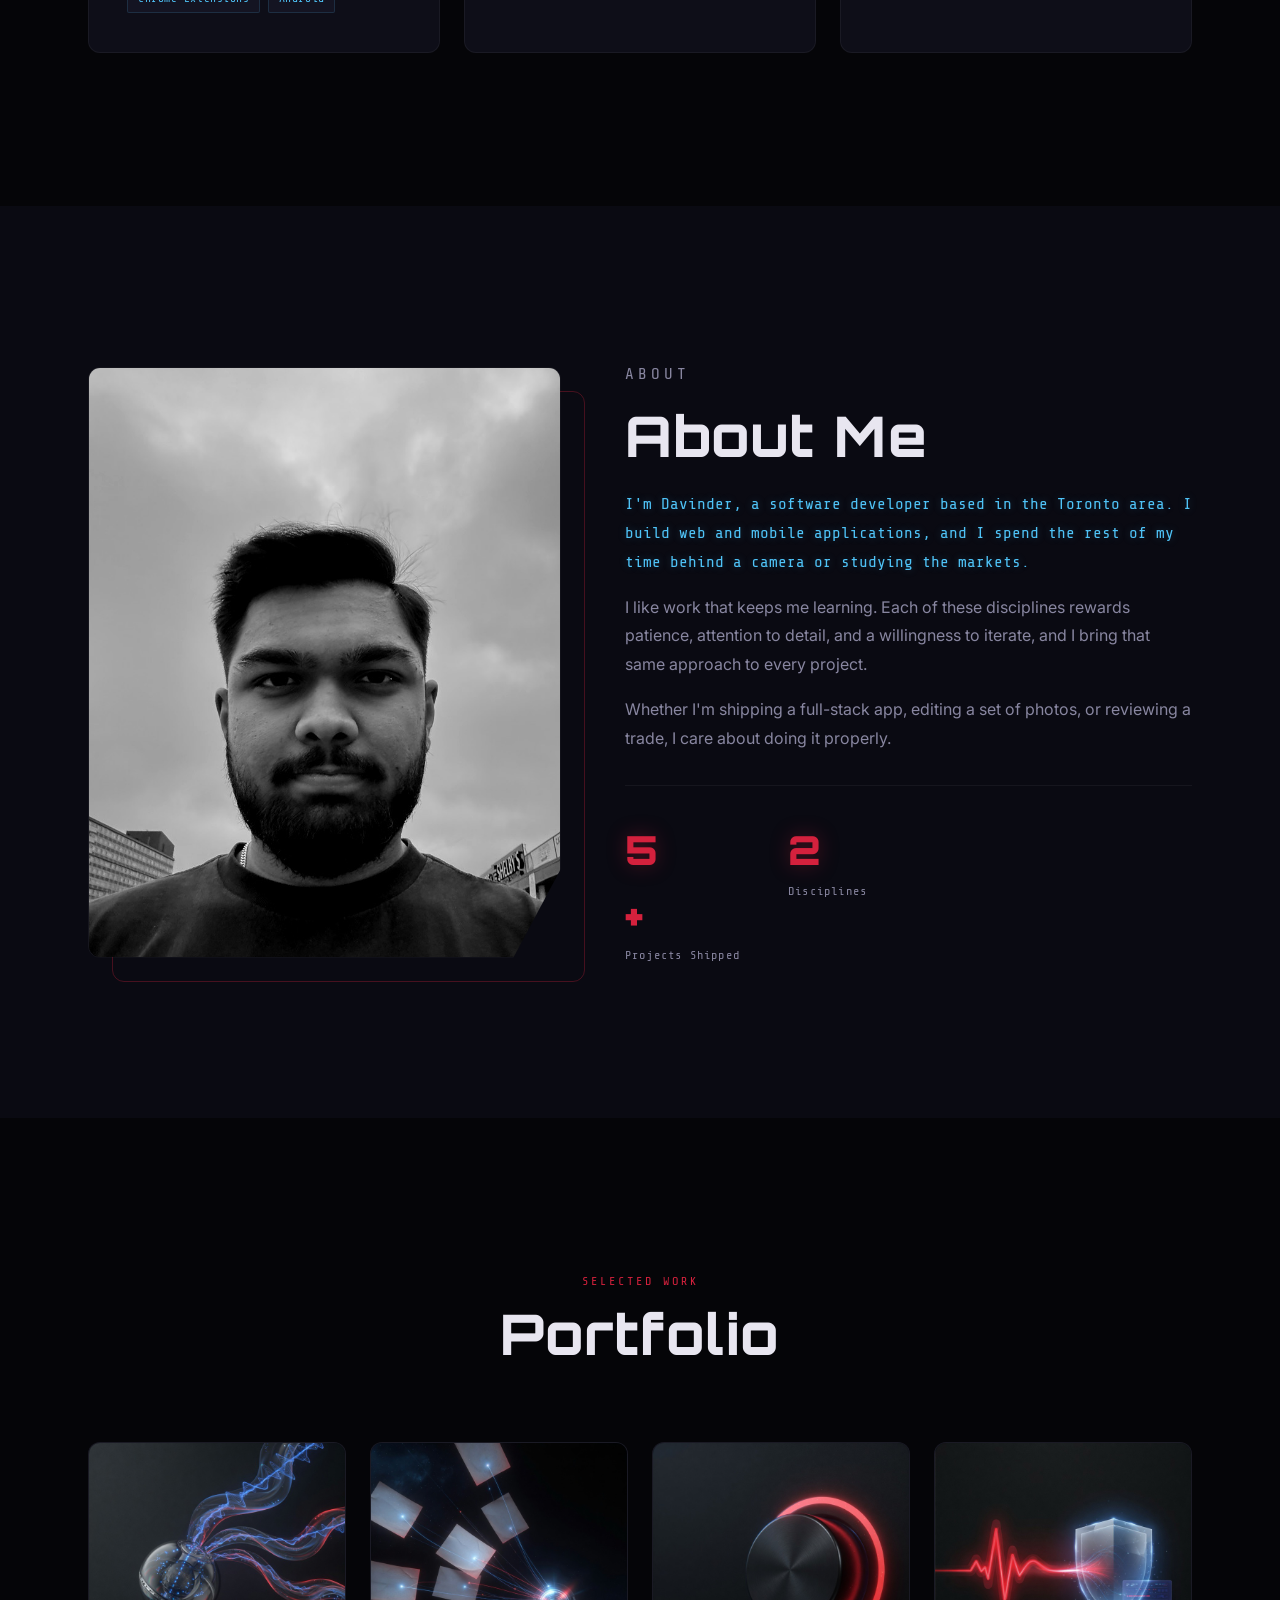
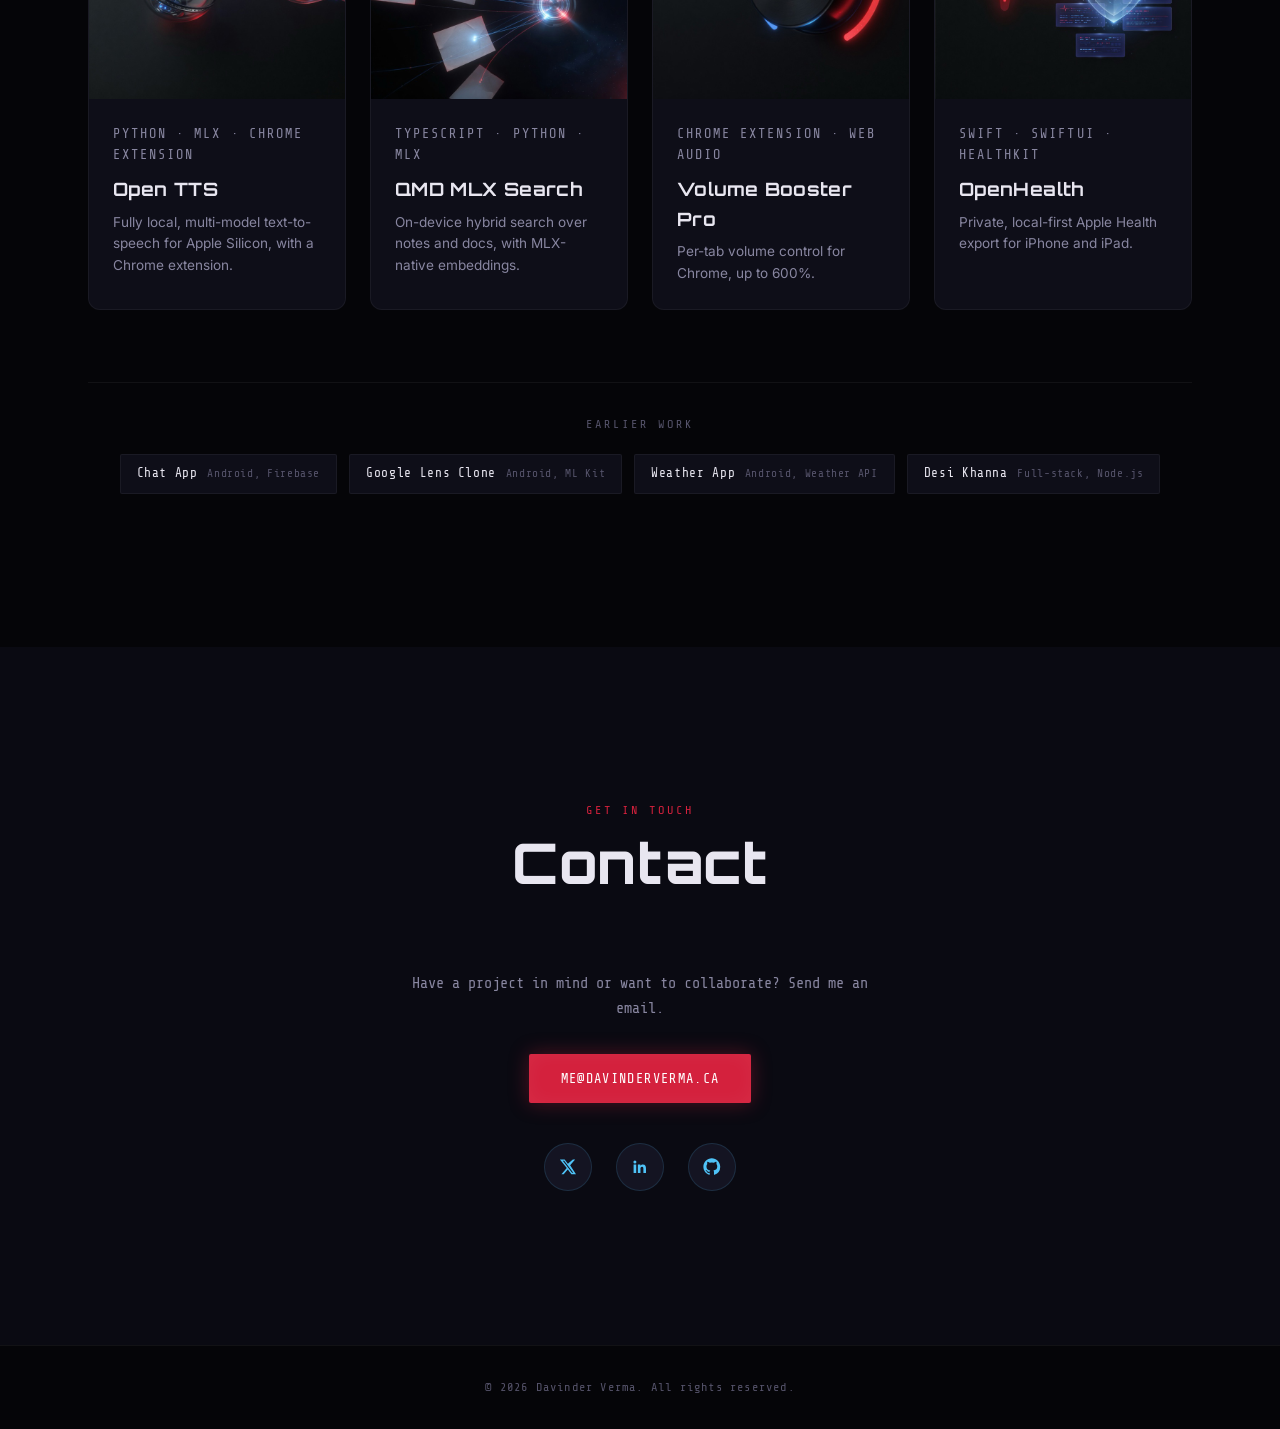
==== commit 5159835e: "Feature new projects: Open TTS, QMD MLX Search, Volume Booster Pro, OpenHealth - Four new project de" ====
--- a/index.html
+++ b/index.html
@@ -67,7 +67,7 @@
   <!-- Marquee -->
   <div class="marquee" aria-hidden="true">
     <div class="marquee-track">
-      <span>REACT &bull; NODE.JS &bull; JAVA &bull; FIREBASE &bull; KOTLIN &bull; PYTHON &bull; ML KIT &bull; EXPRESS &bull; ANDROID &bull; PHOTOGRAPHY &bull; TRADING &bull; FIREBASE &bull; REACT &bull; NODE.JS &bull; JAVA &bull; FIREBASE &bull; KOTLIN &bull; PYTHON &bull; ML KIT &bull; EXPRESS &bull; ANDROID &bull; PHOTOGRAPHY &bull; TRADING &bull; FIREBASE</span>
+      <span>PYTHON &bull; MLX &bull; TYPESCRIPT &bull; SWIFT &bull; CHROME EXTENSIONS &bull; NODE.JS &bull; REACT &bull; ANDROID &bull; PHOTOGRAPHY &bull; TRADING &bull; PYTHON &bull; MLX &bull; TYPESCRIPT &bull; SWIFT &bull; CHROME EXTENSIONS &bull; NODE.JS &bull; REACT &bull; ANDROID &bull; PHOTOGRAPHY &bull; TRADING &bull;</span>
     </div>
   </div>
 
@@ -83,8 +83,8 @@
           <div class="service-card-glow"></div>
           <div class="service-icon"><svg class="icon" viewBox="0 0 24 24" fill="currentColor" aria-hidden="true"><path d="M9.4 16.6 4.8 12l4.6-4.6L8 6l-6 6 6 6 1.4-1.4zm5.2 0 4.6-4.6-4.6-4.6L16 6l6 6-6 6-1.4-1.4z"/></svg></div>
           <h3>Web &amp; Mobile Development</h3>
-          <p>Responsive web apps and native Android apps, built with clean architecture and a focus on usability.</p>
-          <div class="service-tags"><span>React</span><span>Node.js</span><span>Java</span><span>Firebase</span></div>
+          <p>Local AI tools, browser extensions, and iOS and Android apps, built with clean architecture and a focus on usability.</p>
+          <div class="service-tags"><span>Python</span><span>TypeScript</span><span>Swift</span><span>Chrome Extensions</span><span>Android</span></div>
         </div>
         <div class="service-card tilt-card reveal">
           <div class="service-card-glow"></div>
@@ -121,7 +121,7 @@
           <p>I like work that keeps me learning. Each of these disciplines rewards patience, attention to detail, and a willingness to iterate, and I bring that same approach to every project.</p>
           <p>Whether I'm shipping a full-stack app, editing a set of photos, or reviewing a trade, I care about doing it properly.</p>
           <div class="about-stats">
-            <div class="stat"><span class="stat-number" data-target="4">0</span><span class="stat-plus">+</span><span class="stat-label">Projects Shipped</span></div>
+            <div class="stat"><span class="stat-number" data-target="8">0</span><span class="stat-plus">+</span><span class="stat-label">Projects Shipped</span></div>
             <div class="stat"><span class="stat-number" data-target="3">0</span><span class="stat-label">Disciplines</span></div>
           </div>
         </div>
@@ -137,42 +137,51 @@
         <h2 class="section-title">Portfolio</h2>
       </div>
       <div class="portfolio-grid">
-        <a href="portfolio-item1.html" class="portfolio-card reveal">
-          <div class="portfolio-card-image"><img src="img/chat.png" width="480" height="480" alt="Chat App" loading="lazy" decoding="async" /></div>
-          <div class="portfolio-card-overlay"><svg class="icon" viewBox="0 0 24 24" fill="currentColor" aria-hidden="true"><path d="M5 5h5v2H7v3H5V5zm9 0h5v5h-2V7h-3V5zM5 14h2v3h3v2H5v-5zm12 0h2v5h-5v-2h3v-3z"/></svg></div>
-          <div class="portfolio-card-content">
-            <p class="portfolio-card-eyebrow">Android &middot; Java</p>
-            <h3>Chat App</h3>
-            <p>Real-time messaging app built on Firebase.</p>
-          </div>
-        </a>
-        <a href="portfolio-item2.html" class="portfolio-card reveal">
-          <div class="portfolio-card-image"><img src="img/googleLensClone.png" width="300" height="640" alt="Google Lens Clone" loading="lazy" decoding="async" /></div>
-          <div class="portfolio-card-overlay"><svg class="icon" viewBox="0 0 24 24" fill="currentColor" aria-hidden="true"><path d="M5 5h5v2H7v3H5V5zm9 0h5v5h-2V7h-3V5zM5 14h2v3h3v2H5v-5zm12 0h2v5h-5v-2h3v-3z"/></svg></div>
-          <div class="portfolio-card-content">
-            <p class="portfolio-card-eyebrow">Android &middot; ML Kit</p>
-            <h3>Google Lens Clone</h3>
-            <p>On-device object detection using ML Kit.</p>
-          </div>
-        </a>
-        <a href="portfolio-item3.html" class="portfolio-card reveal">
-          <div class="portfolio-card-image"><img src="img/weatherMain.jpg" width="480" height="480" alt="Weather App" loading="lazy" decoding="async" /></div>
-          <div class="portfolio-card-overlay"><svg class="icon" viewBox="0 0 24 24" fill="currentColor" aria-hidden="true"><path d="M5 5h5v2H7v3H5V5zm9 0h5v5h-2V7h-3V5zM5 14h2v3h3v2H5v-5zm12 0h2v5h-5v-2h3v-3z"/></svg></div>
-          <div class="portfolio-card-content">
-            <p class="portfolio-card-eyebrow">Android &middot; API</p>
-            <h3>Weather App</h3>
-            <p>Live weather data in a simple, clean interface.</p>
-          </div>
-        </a>
-        <a href="portfolio-item4.html" class="portfolio-card reveal">
-          <div class="portfolio-card-image"><img src="img/desiKhanna.jpg" width="800" height="373" alt="Desi Khanna" loading="lazy" decoding="async" /></div>
-          <div class="portfolio-card-overlay"><svg class="icon" viewBox="0 0 24 24" fill="currentColor" aria-hidden="true"><path d="M5 5h5v2H7v3H5V5zm9 0h5v5h-2V7h-3V5zM5 14h2v3h3v2H5v-5zm12 0h2v5h-5v-2h3v-3z"/></svg></div>
-          <div class="portfolio-card-content">
-            <p class="portfolio-card-eyebrow">Full-Stack &middot; Node.js</p>
-            <h3>Desi Khanna</h3>
-            <p>End-to-end food ordering platform.</p>
-          </div>
-        </a>
+        <a href="project-open-tts.html" class="portfolio-card reveal">
+          <div class="portfolio-card-image"><img src="img/projects/open-tts-cover.jpg" width="720" height="720" alt="Abstract cover art for Open TTS" loading="lazy" decoding="async" /></div>
+          <div class="portfolio-card-overlay"><svg class="icon" viewBox="0 0 24 24" fill="currentColor" aria-hidden="true"><path d="M5 5h5v2H7v3H5V5zm9 0h5v5h-2V7h-3V5zM5 14h2v3h3v2H5v-5zm12 0h2v5h-5v-2h3v-3z"/></svg></div>
+          <div class="portfolio-card-content">
+            <p class="portfolio-card-eyebrow">Python &middot; MLX &middot; Chrome Extension</p>
+            <h3>Open TTS</h3>
+            <p>Fully local, multi-model text-to-speech for Apple Silicon, with a Chrome extension.</p>
+          </div>
+        </a>
+        <a href="project-qmd-mlx-search.html" class="portfolio-card reveal">
+          <div class="portfolio-card-image"><img src="img/projects/qmd-mlx-search-cover.jpg" width="720" height="720" alt="Abstract cover art for QMD MLX Search" loading="lazy" decoding="async" /></div>
+          <div class="portfolio-card-overlay"><svg class="icon" viewBox="0 0 24 24" fill="currentColor" aria-hidden="true"><path d="M5 5h5v2H7v3H5V5zm9 0h5v5h-2V7h-3V5zM5 14h2v3h3v2H5v-5zm12 0h2v5h-5v-2h3v-3z"/></svg></div>
+          <div class="portfolio-card-content">
+            <p class="portfolio-card-eyebrow">TypeScript &middot; Python &middot; MLX</p>
+            <h3>QMD MLX Search</h3>
+            <p>On-device hybrid search over notes and docs, with MLX-native embeddings.</p>
+          </div>
+        </a>
+        <a href="project-volume-booster-pro.html" class="portfolio-card reveal">
+          <div class="portfolio-card-image"><img src="img/projects/volume-booster-pro-cover.jpg" width="720" height="720" alt="Abstract cover art for Volume Booster Pro" loading="lazy" decoding="async" /></div>
+          <div class="portfolio-card-overlay"><svg class="icon" viewBox="0 0 24 24" fill="currentColor" aria-hidden="true"><path d="M5 5h5v2H7v3H5V5zm9 0h5v5h-2V7h-3V5zM5 14h2v3h3v2H5v-5zm12 0h2v5h-5v-2h3v-3z"/></svg></div>
+          <div class="portfolio-card-content">
+            <p class="portfolio-card-eyebrow">Chrome Extension &middot; Web Audio</p>
+            <h3>Volume Booster Pro</h3>
+            <p>Per-tab volume control for Chrome, up to 600%.</p>
+          </div>
+        </a>
+        <a href="project-openhealth.html" class="portfolio-card reveal">
+          <div class="portfolio-card-image"><img src="img/projects/openhealth-cover.jpg" width="720" height="720" alt="Abstract cover art for OpenHealth" loading="lazy" decoding="async" /></div>
+          <div class="portfolio-card-overlay"><svg class="icon" viewBox="0 0 24 24" fill="currentColor" aria-hidden="true"><path d="M5 5h5v2H7v3H5V5zm9 0h5v5h-2V7h-3V5zM5 14h2v3h3v2H5v-5zm12 0h2v5h-5v-2h3v-3z"/></svg></div>
+          <div class="portfolio-card-content">
+            <p class="portfolio-card-eyebrow">Swift &middot; SwiftUI &middot; HealthKit</p>
+            <h3>OpenHealth</h3>
+            <p>Private, local-first Apple Health export for iPhone and iPad.</p>
+          </div>
+        </a>
+      </div>
+      <div class="earlier-work reveal">
+        <h3 class="earlier-work-title">Earlier work</h3>
+        <ul class="earlier-work-list">
+          <li><a href="portfolio-item1.html">Chat App <span>Android, Firebase</span></a></li>
+          <li><a href="portfolio-item2.html">Google Lens Clone <span>Android, ML Kit</span></a></li>
+          <li><a href="portfolio-item3.html">Weather App <span>Android, Weather API</span></a></li>
+          <li><a href="portfolio-item4.html">Desi Khanna <span>Full-stack, Node.js</span></a></li>
+        </ul>
       </div>
     </div>
   </section>
--- a/css/style.css
+++ b/css/style.css
@@ -45,7 +45,7 @@
 
 /* --- Reset --- */
 *, *::before, *::after { margin: 0; padding: 0; box-sizing: border-box; }
-html { -webkit-font-smoothing: antialiased; }
+html { -webkit-font-smoothing: antialiased; overflow-x: clip; }
 body { font-family: var(--font-body); background: var(--bg); color: var(--text); line-height: 1.6; overflow-x: hidden; }
 img { display: block; max-width: 100%; height: auto; }
 a { color: inherit; text-decoration: none; }
@@ -371,7 +371,8 @@
    Portfolio
    ============================================ */
 .portfolio-section { background: var(--bg); }
-.portfolio-grid { display: grid; grid-template-columns: repeat(auto-fit, minmax(260px, 1fr)); gap: 1.5rem; }
+.portfolio-grid { display: grid; grid-template-columns: repeat(4, 1fr); gap: 1.5rem; }
+@media (max-width: 1100px) { .portfolio-grid { grid-template-columns: repeat(2, 1fr); } }
 .portfolio-card {
   background: var(--bg-card); border: 1px solid var(--border);
   border-radius: var(--radius-md); overflow: hidden;
@@ -543,3 +544,98 @@
 .portfolio-card-overlay .icon { width: 1.5rem; height: 1.5rem; }
 .contact-socials .icon { width: 1.1rem; height: 1.1rem; }
 .contact-socials a .icon { display: block; }
+
+/* ============================================
+   Project Detail Pages (hero, body, highlights, figures)
+   ============================================ */
+.portfolio-detail-lead {
+  font-family: var(--font-mono); font-size: clamp(0.9rem, 1.8vw, 1rem);
+  color: var(--text-muted); line-height: 1.8; letter-spacing: 0.02em;
+  max-width: 600px; margin: 1rem auto 0;
+}
+.portfolio-detail-links {
+  display: flex; gap: 1rem; justify-content: center; flex-wrap: wrap;
+  margin-top: 2rem;
+}
+.portfolio-detail-body { width: 100%; padding-bottom: clamp(3rem, 8vw, 5rem); }
+.portfolio-detail-body h2,
+.portfolio-detail-body > p,
+.portfolio-detail-highlights { text-align: left; }
+.portfolio-detail-body h2 {
+  font-family: var(--font-display); font-size: clamp(1.1rem, 2.4vw, 1.35rem);
+  font-weight: 700; letter-spacing: 0.04em; color: var(--text);
+  margin: 2.75rem 0 1rem; padding-bottom: 0.6rem;
+  border-bottom: 1px solid var(--border); position: relative;
+}
+.portfolio-detail-body h2::after {
+  content: ''; position: absolute; left: 0; bottom: -1px;
+  width: 2.5rem; height: 2px; background: var(--sith);
+  box-shadow: 0 0 6px var(--sith-glow);
+}
+.portfolio-detail-body > p { margin-bottom: 1.25rem; }
+.portfolio-detail-highlights { margin: 0 0 1.5rem; display: grid; gap: 0.75rem; }
+.portfolio-detail-highlights li {
+  position: relative; padding-left: 1.5rem;
+  color: var(--text-muted); font-size: 1rem; line-height: 1.7;
+}
+.portfolio-detail-highlights li::before {
+  content: ''; position: absolute; left: 0.1rem; top: 0.85em;
+  width: 7px; height: 7px; transform: translateY(-50%) rotate(45deg);
+  background: var(--sith); box-shadow: 0 0 8px var(--sith-glow);
+}
+.portfolio-detail-highlights strong { color: var(--text); font-weight: 500; }
+.portfolio-detail-body code {
+  font-family: var(--font-mono); font-size: 0.9em; color: var(--holo);
+  background: var(--surface); padding: 0.1em 0.35em; border-radius: 2px;
+}
+.portfolio-detail-stack { justify-content: center; margin: 0.5rem 0 1.5rem; }
+.portfolio-detail-body img.portfolio-detail-cover {
+  max-width: min(420px, 100%); aspect-ratio: 1; object-fit: cover;
+  margin: 0 auto 0.5rem;
+}
+.portfolio-detail-figure { margin: 3rem 0 0; }
+.portfolio-detail-body .portfolio-detail-figure img {
+  width: auto; max-width: 100%; margin: 0 auto;
+  box-shadow: 0 0 30px rgba(0, 0, 0, 0.5), 0 0 20px var(--holo-dim);
+  cursor: zoom-in;
+}
+.portfolio-detail-figure figcaption {
+  font-family: var(--font-mono); font-size: 0.75rem; letter-spacing: 0.08em;
+  color: var(--text-dim); text-align: center; margin-top: 0.9rem; line-height: 1.6;
+}
+
+/* ============================================
+   Earlier Work (homepage, under portfolio grid)
+   ============================================ */
+.earlier-work {
+  margin-top: clamp(3rem, 6vw, 4.5rem); padding-top: 2rem;
+  border-top: 1px solid var(--border); text-align: center;
+}
+.earlier-work-title {
+  font-family: var(--font-mono); font-size: 0.75rem; font-weight: 400;
+  letter-spacing: 0.25em; text-transform: uppercase; color: var(--text-dim);
+  margin-bottom: 1.25rem;
+}
+.earlier-work-list { display: flex; flex-wrap: wrap; justify-content: center; gap: 0.75rem; }
+.earlier-work-list a {
+  display: inline-flex; align-items: baseline; gap: 0.6rem;
+  font-family: var(--font-mono); font-size: 0.8rem; letter-spacing: 0.05em;
+  color: var(--text); padding: 0.55rem 1rem; border-radius: 2px;
+  background: var(--bg-card); border: 1px solid var(--border);
+  transition: border-color 0.3s ease, color 0.3s ease, box-shadow 0.3s ease;
+}
+.earlier-work-list a span { color: var(--text-dim); font-size: 0.7rem; transition: color 0.3s ease; }
+.earlier-work-list a:hover, .earlier-work-list a:focus-visible {
+  border-color: var(--sith-dark); color: var(--sith);
+  box-shadow: 0 0 16px var(--sith-glow);
+}
+.earlier-work-list a:hover span, .earlier-work-list a:focus-visible span { color: var(--text-muted); }
+
+@media (max-width: 480px) {
+  .portfolio-detail-links { flex-direction: column; align-items: center; }
+  .portfolio-detail-links .btn { width: 100%; max-width: 260px; }
+  .portfolio-detail-body h2 { margin-top: 2.25rem; }
+  .portfolio-detail-highlights li { font-size: 0.95rem; }
+  .earlier-work-list { flex-direction: column; align-items: stretch; }
+  .earlier-work-list a { justify-content: space-between; }
+}
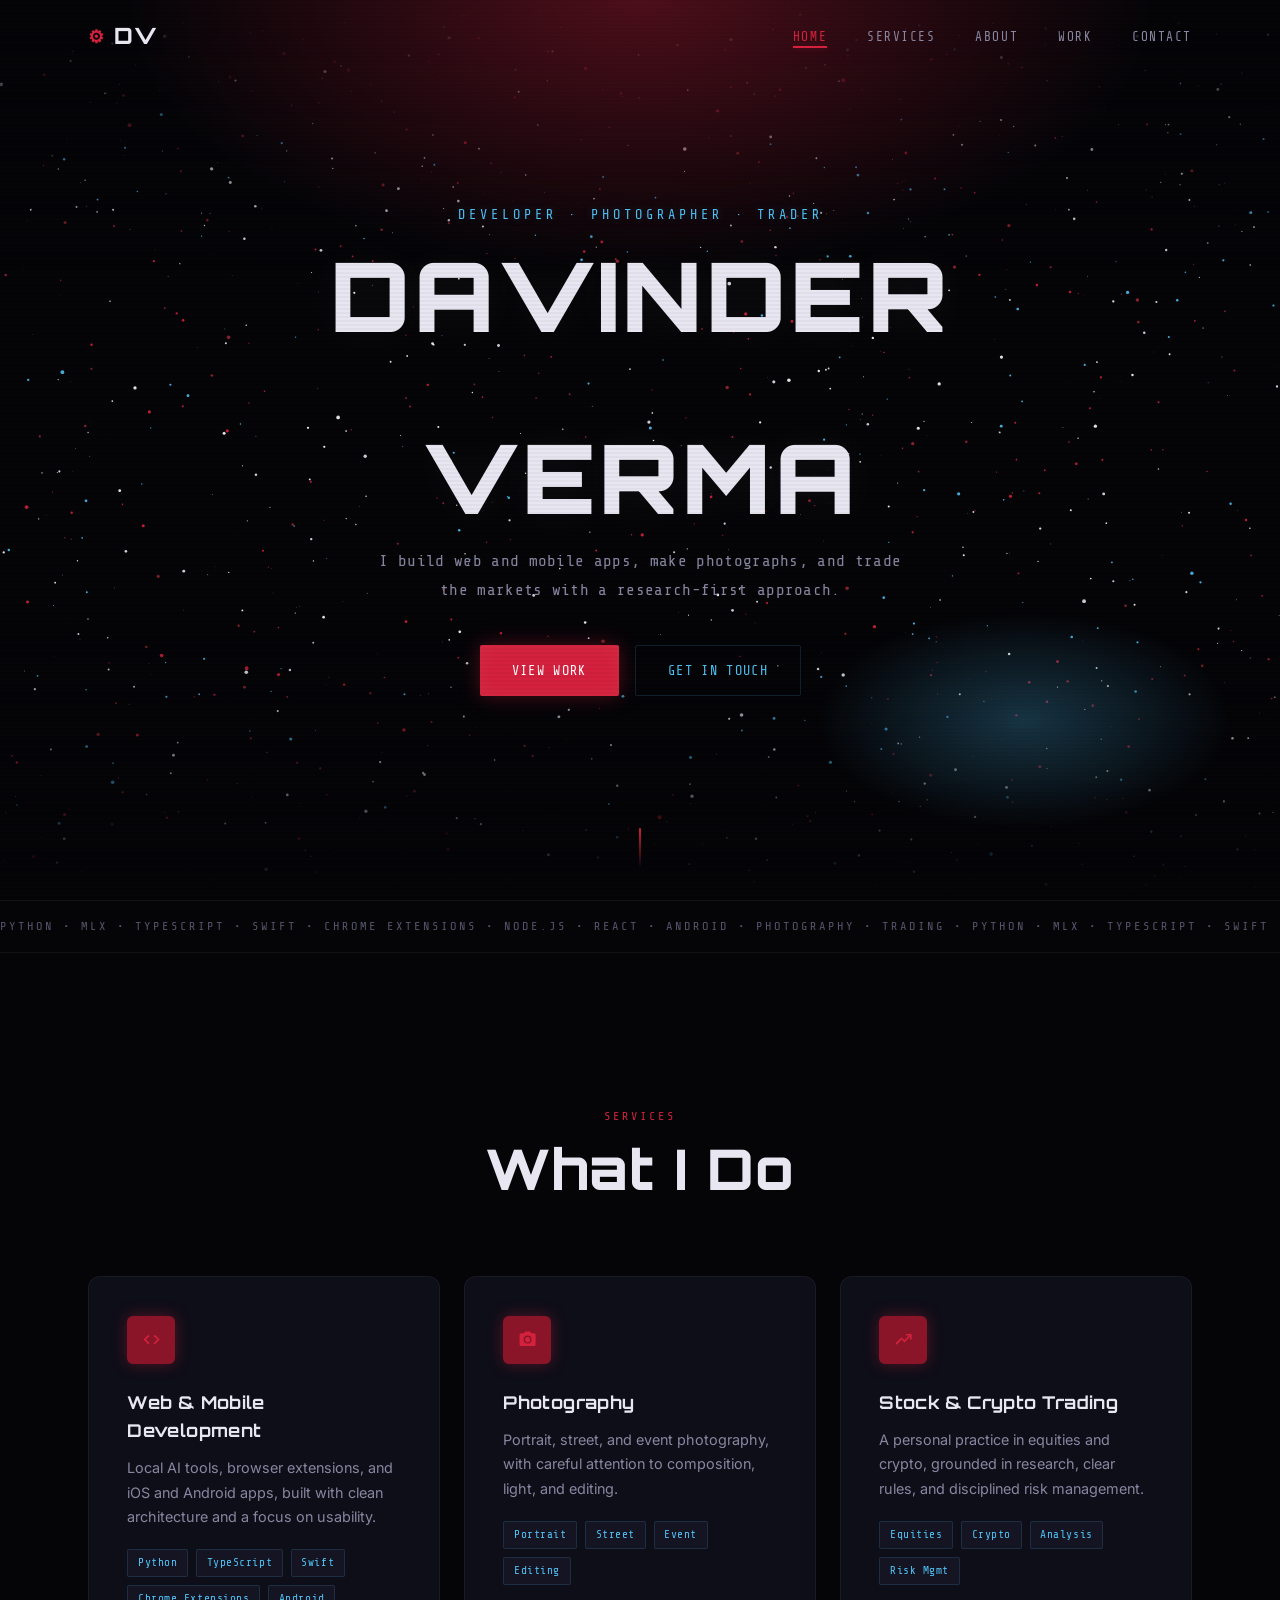
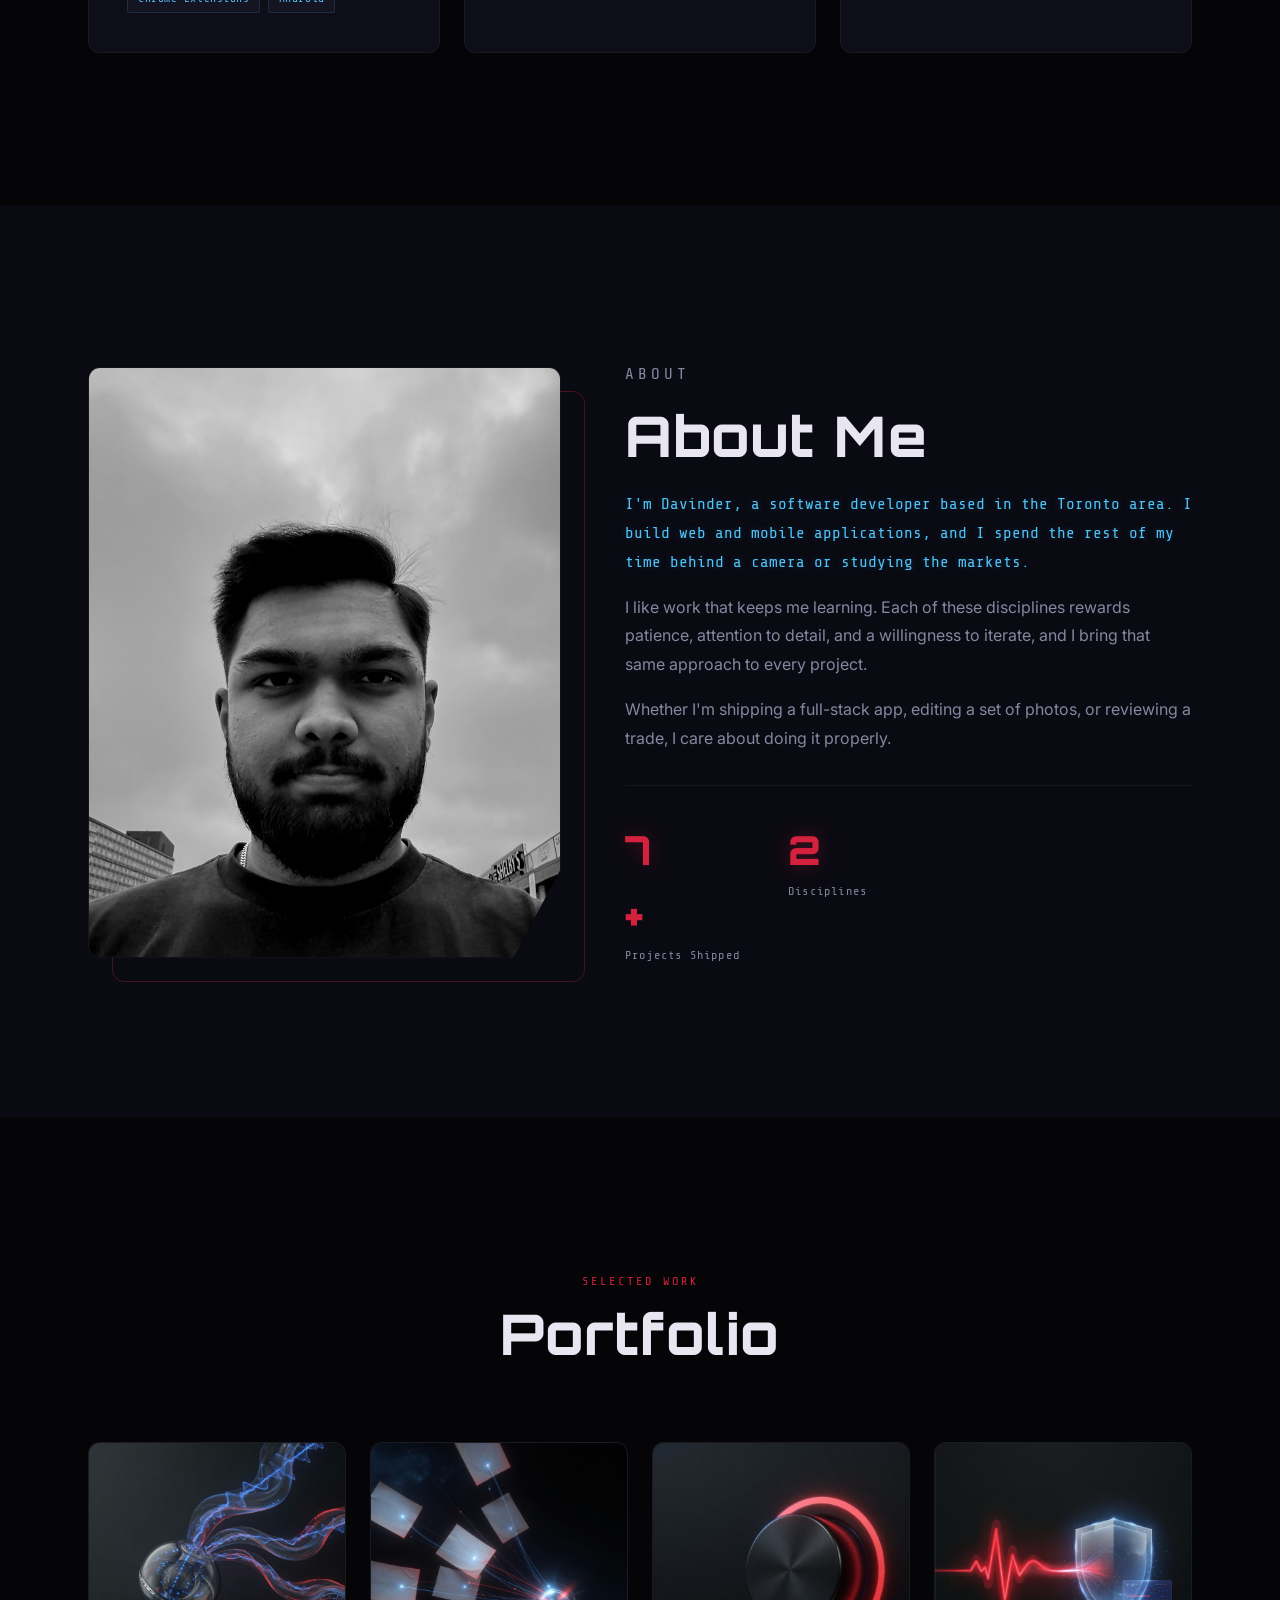
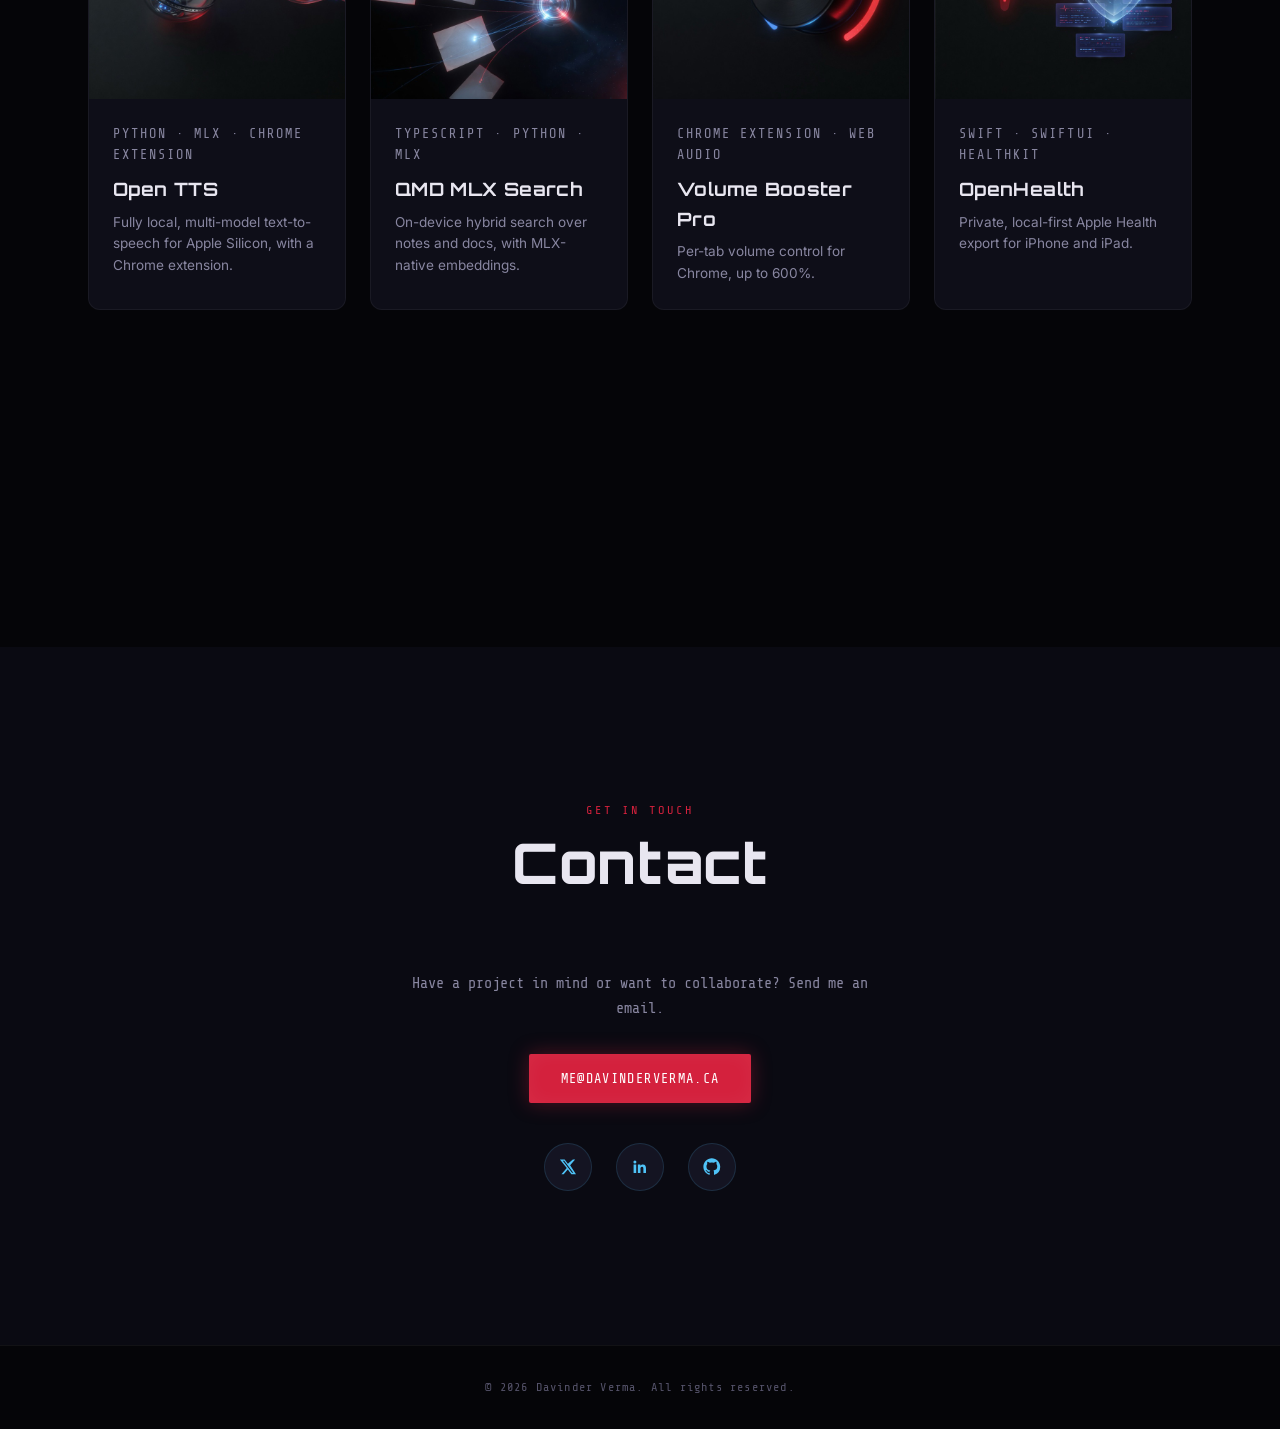
==== commit b5bb8170: "Expand earlier-work pages: Chat App, Google Lens Clone, Weather App, Desi Khanna - Same detail layou" ====
--- a/index.html
+++ b/index.html
@@ -177,10 +177,10 @@
       <div class="earlier-work reveal">
         <h3 class="earlier-work-title">Earlier work</h3>
         <ul class="earlier-work-list">
-          <li><a href="portfolio-item1.html">Chat App <span>Android, Firebase</span></a></li>
+          <li><a href="portfolio-item1.html">Chat App <span>Kotlin, Firebase</span></a></li>
           <li><a href="portfolio-item2.html">Google Lens Clone <span>Android, ML Kit</span></a></li>
-          <li><a href="portfolio-item3.html">Weather App <span>Android, Weather API</span></a></li>
-          <li><a href="portfolio-item4.html">Desi Khanna <span>Full-stack, Node.js</span></a></li>
+          <li><a href="portfolio-item3.html">Weather App <span>Android, REST API</span></a></li>
+          <li><a href="portfolio-item4.html">Desi Khanna <span>Node.js, MongoDB</span></a></li>
         </ul>
       </div>
     </div>
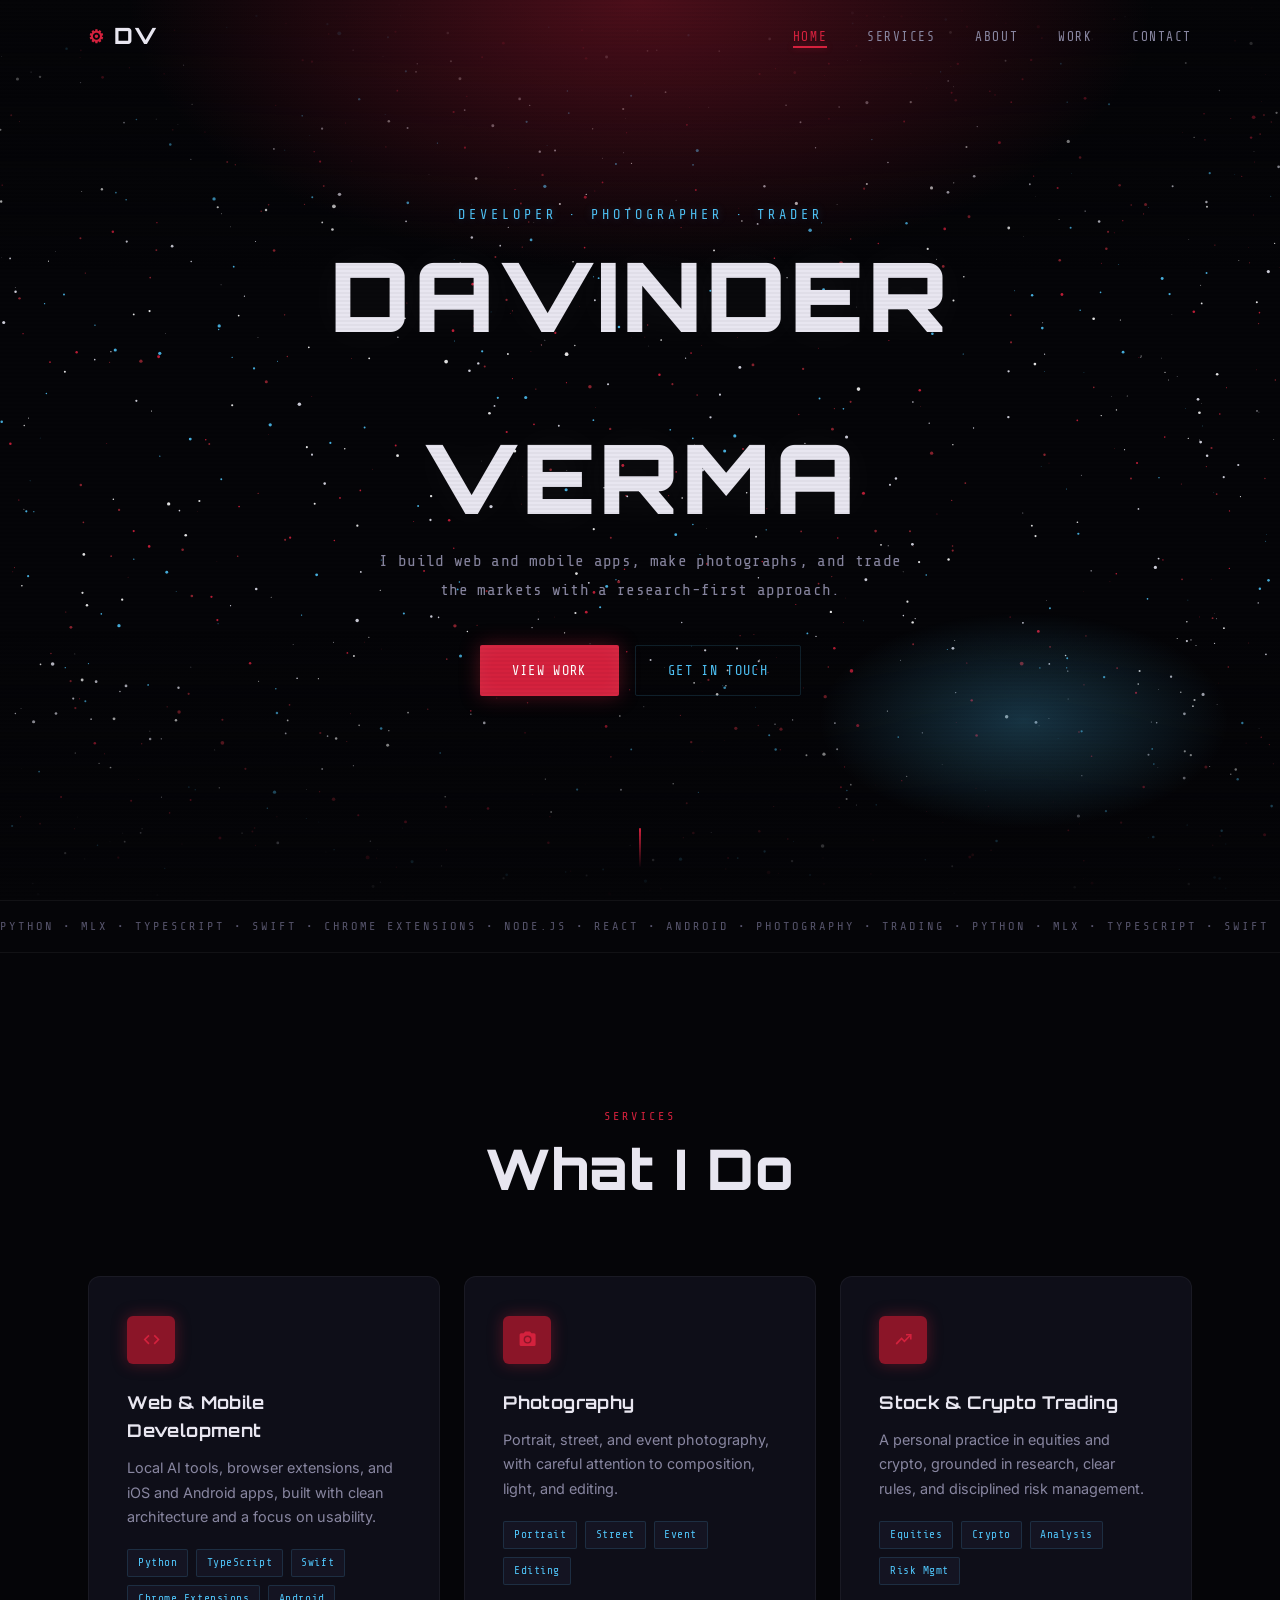
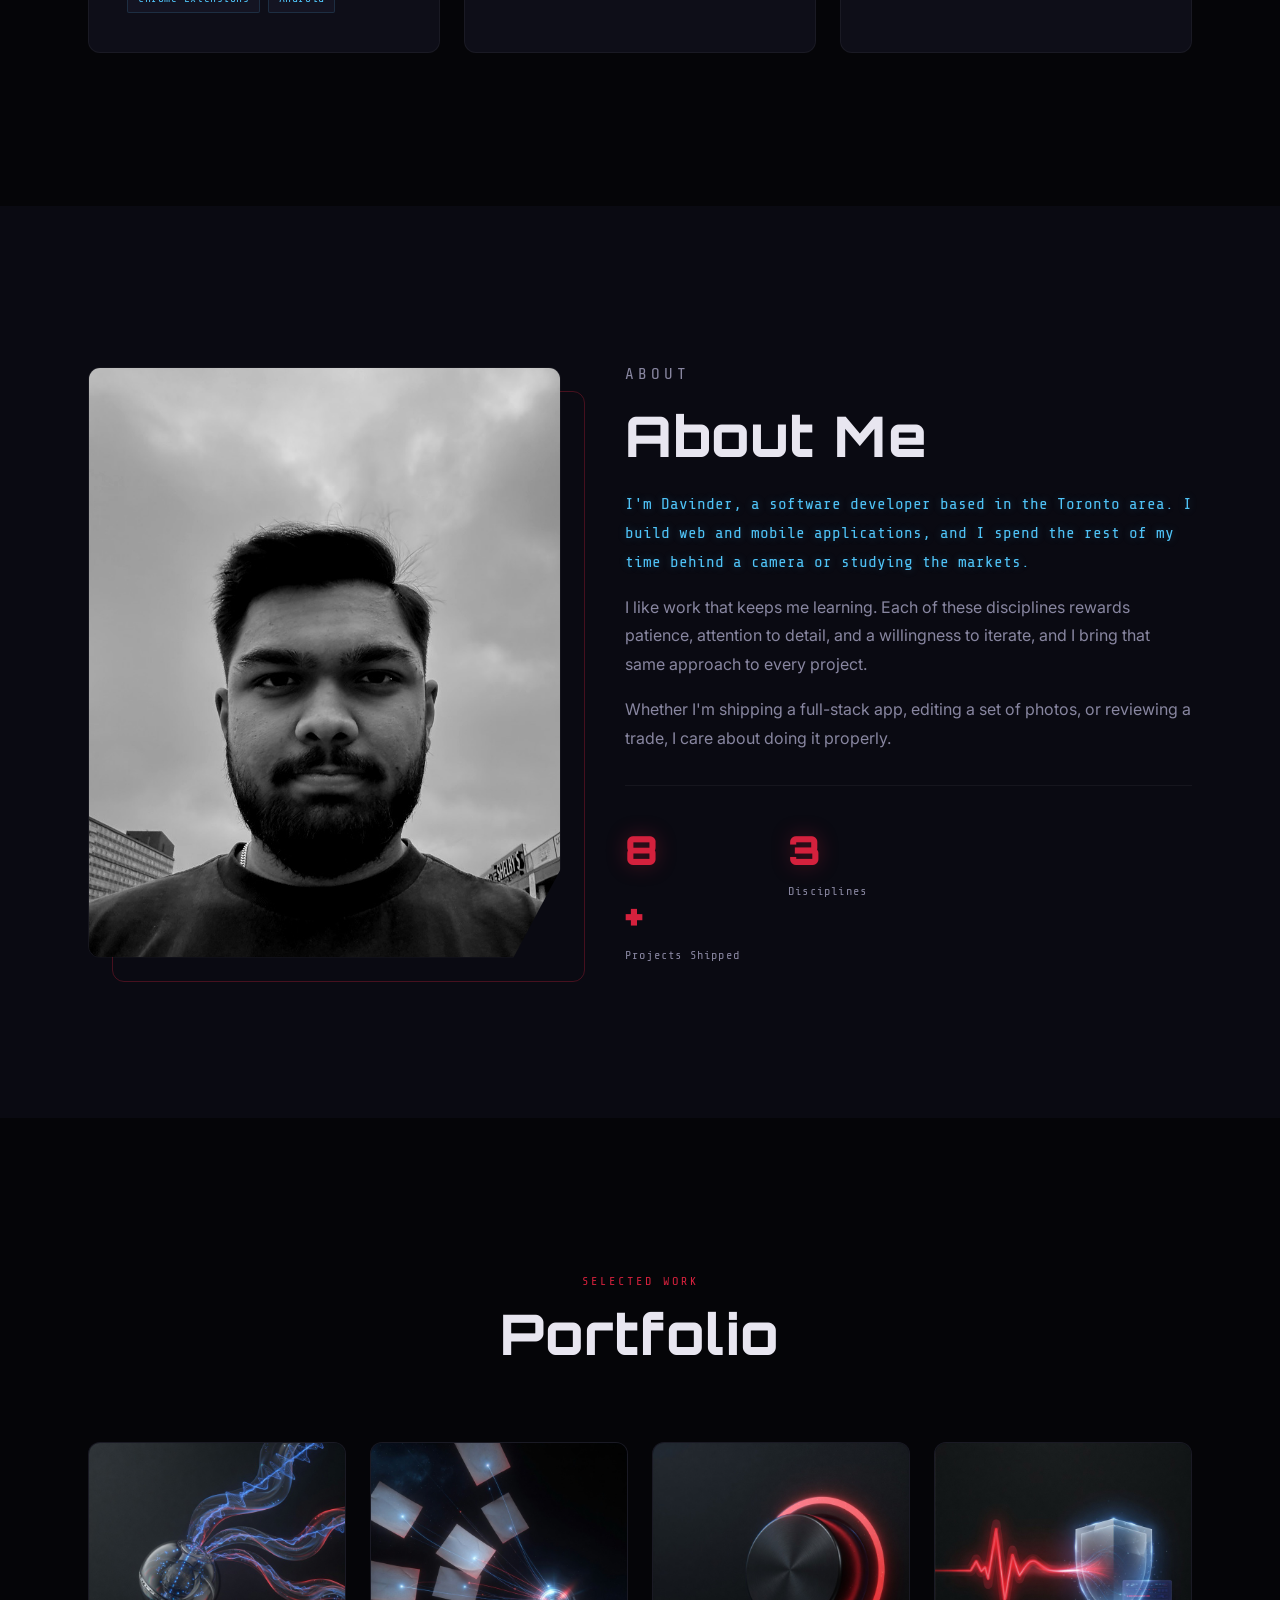
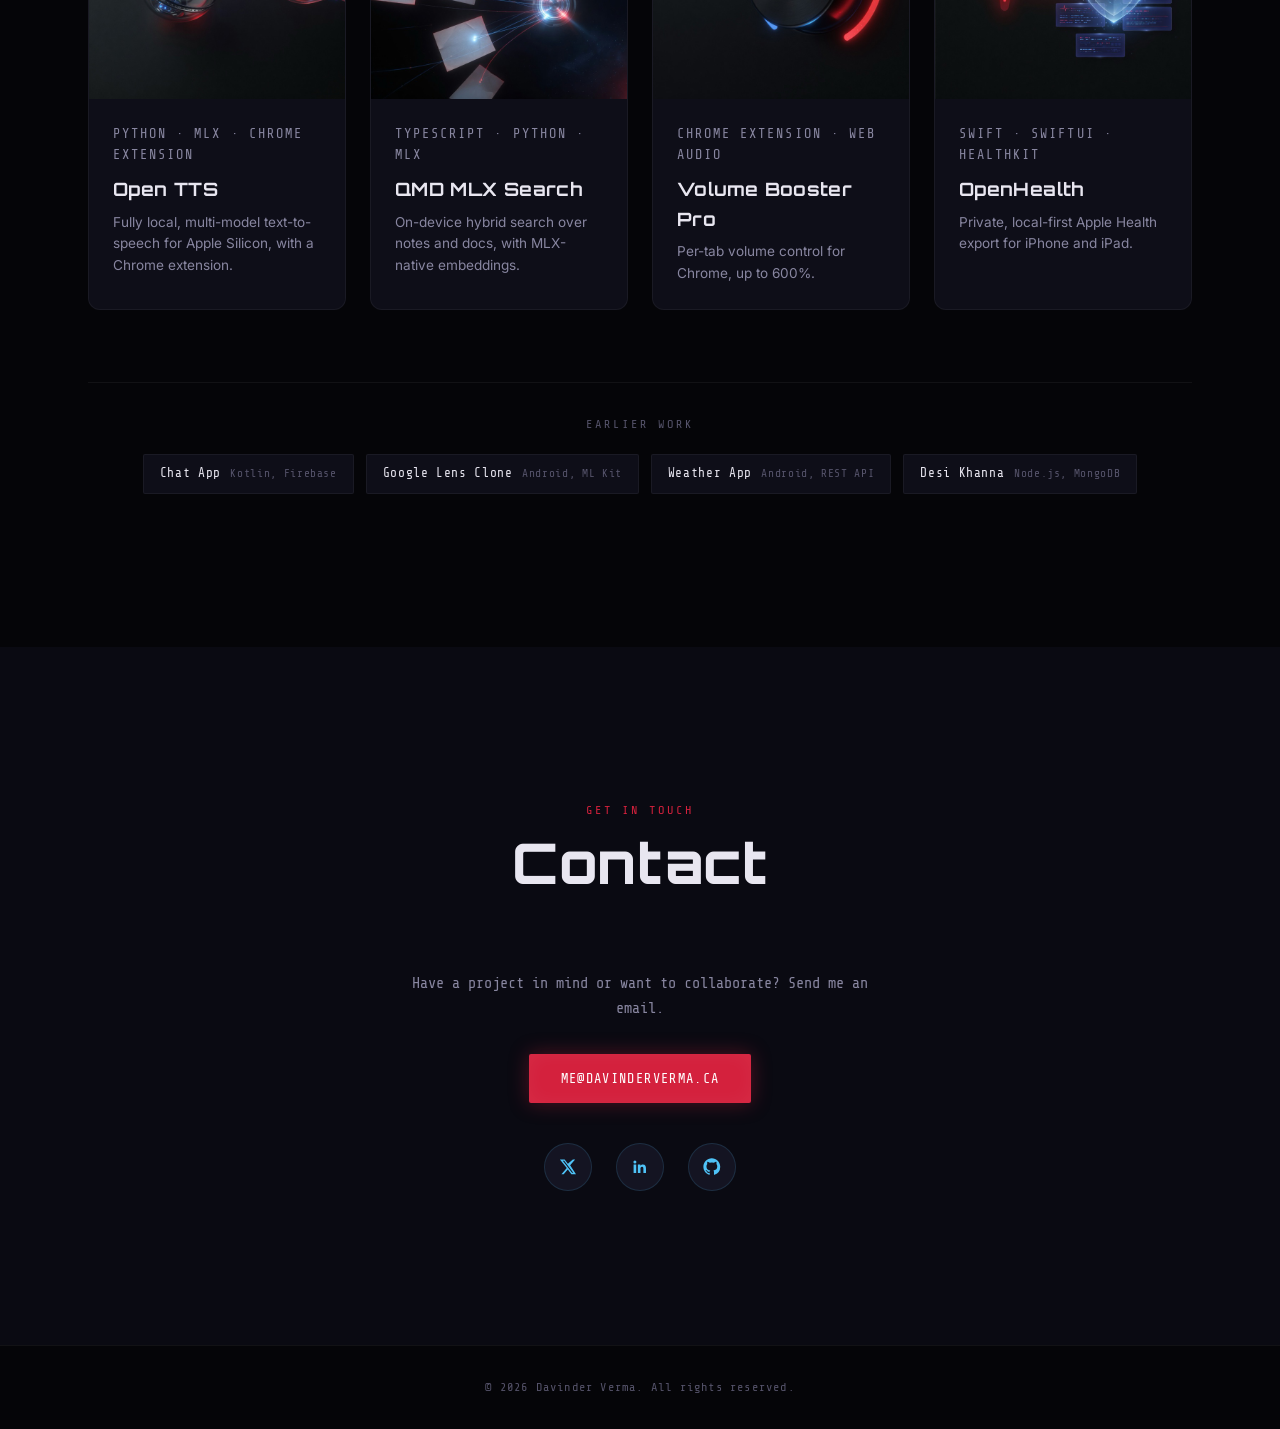
==== commit 0511754e: "Fix project pages showing only the hero: reveal tall sections on any visibility The detail body is t" ====
--- a/index.html
+++ b/index.html
@@ -18,7 +18,7 @@
   <link rel="preconnect" href="https://fonts.gstatic.com" crossorigin />
   <link href="https://fonts.googleapis.com/css2?family=Inter:wght@400;500&family=Orbitron:wght@700;800;900&family=Share+Tech+Mono&display=swap" rel="stylesheet" />
   <link rel="icon" type="image/svg+xml" href="favicon.svg" />
-  <link rel="stylesheet" href="css/style.css" />
+  <link rel="stylesheet" href="css/style.css?v=20260929b" />
 </head>
 
 <body>
@@ -219,6 +219,6 @@
   </div>
 
   <!-- Main script -->
-  <script src="js/script.js" defer></script>
+  <script src="js/script.js?v=20260929b" defer></script>
 </body>
 </html>
